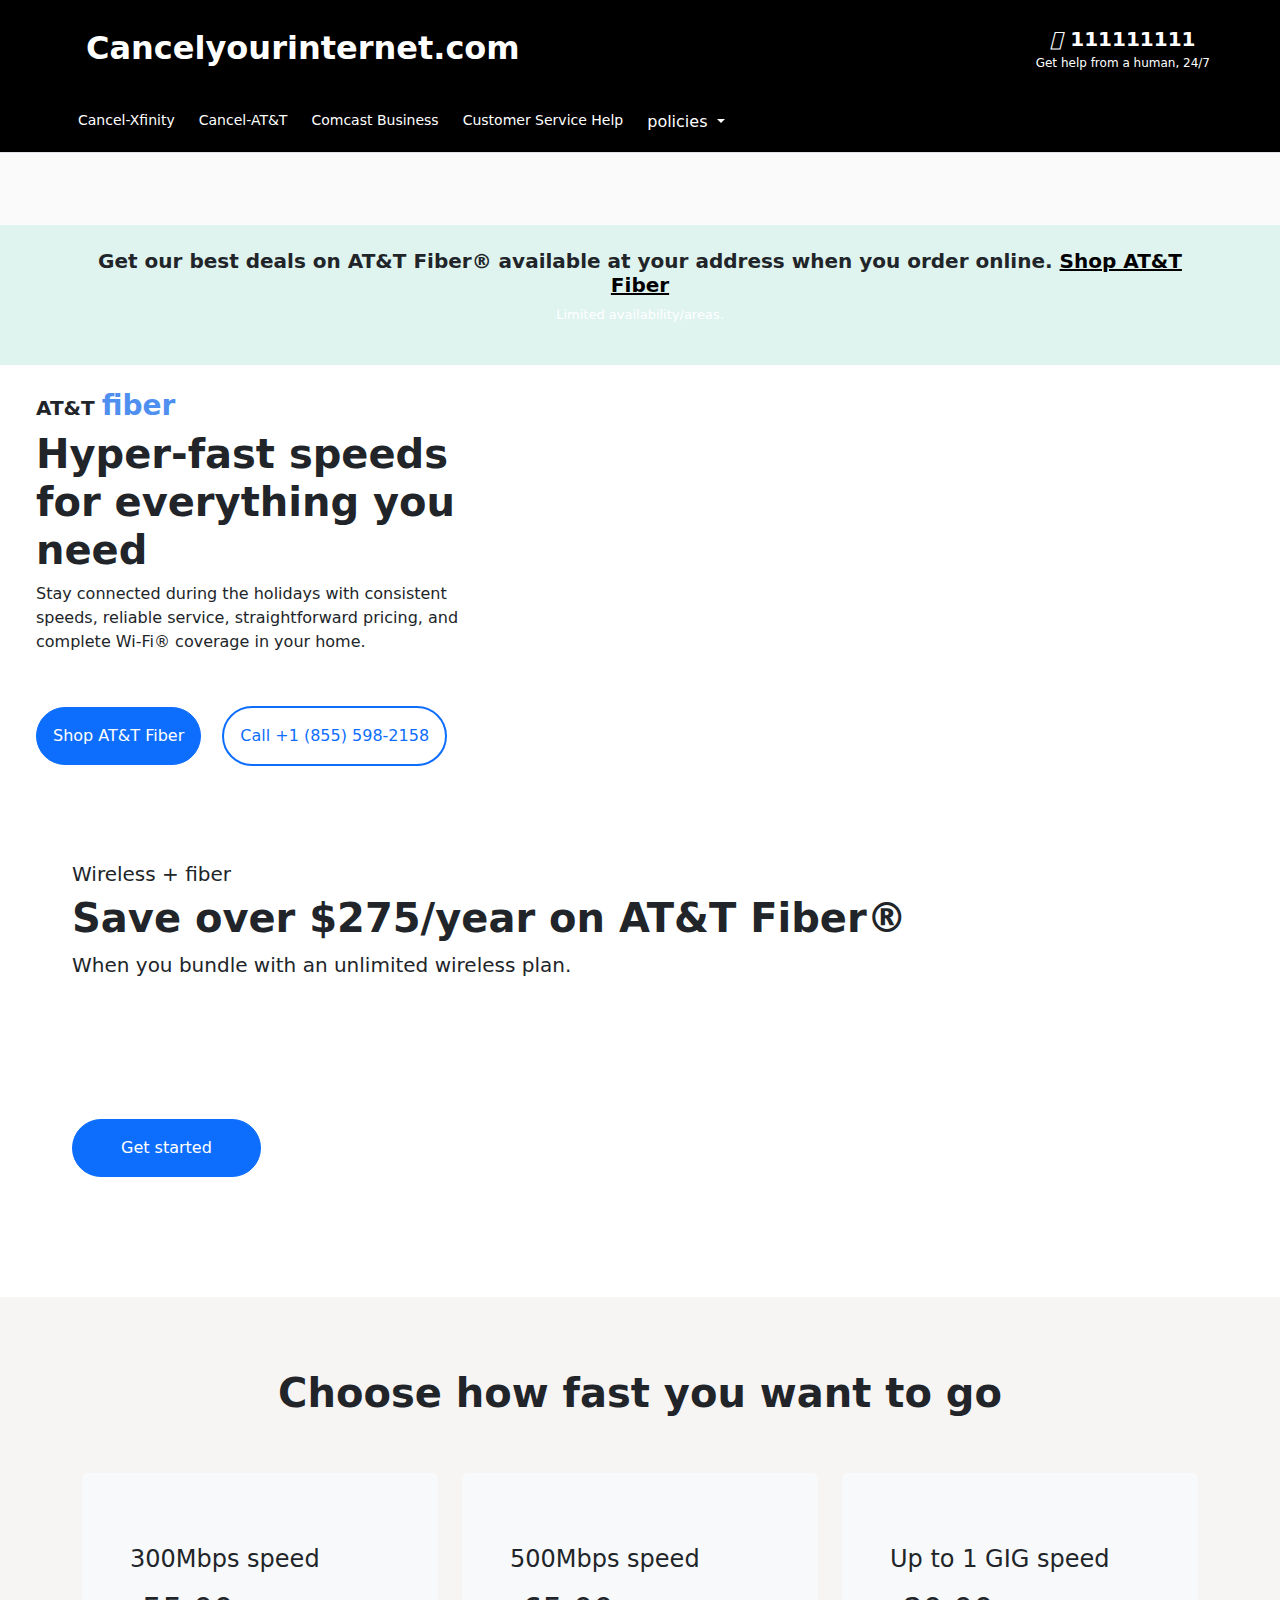
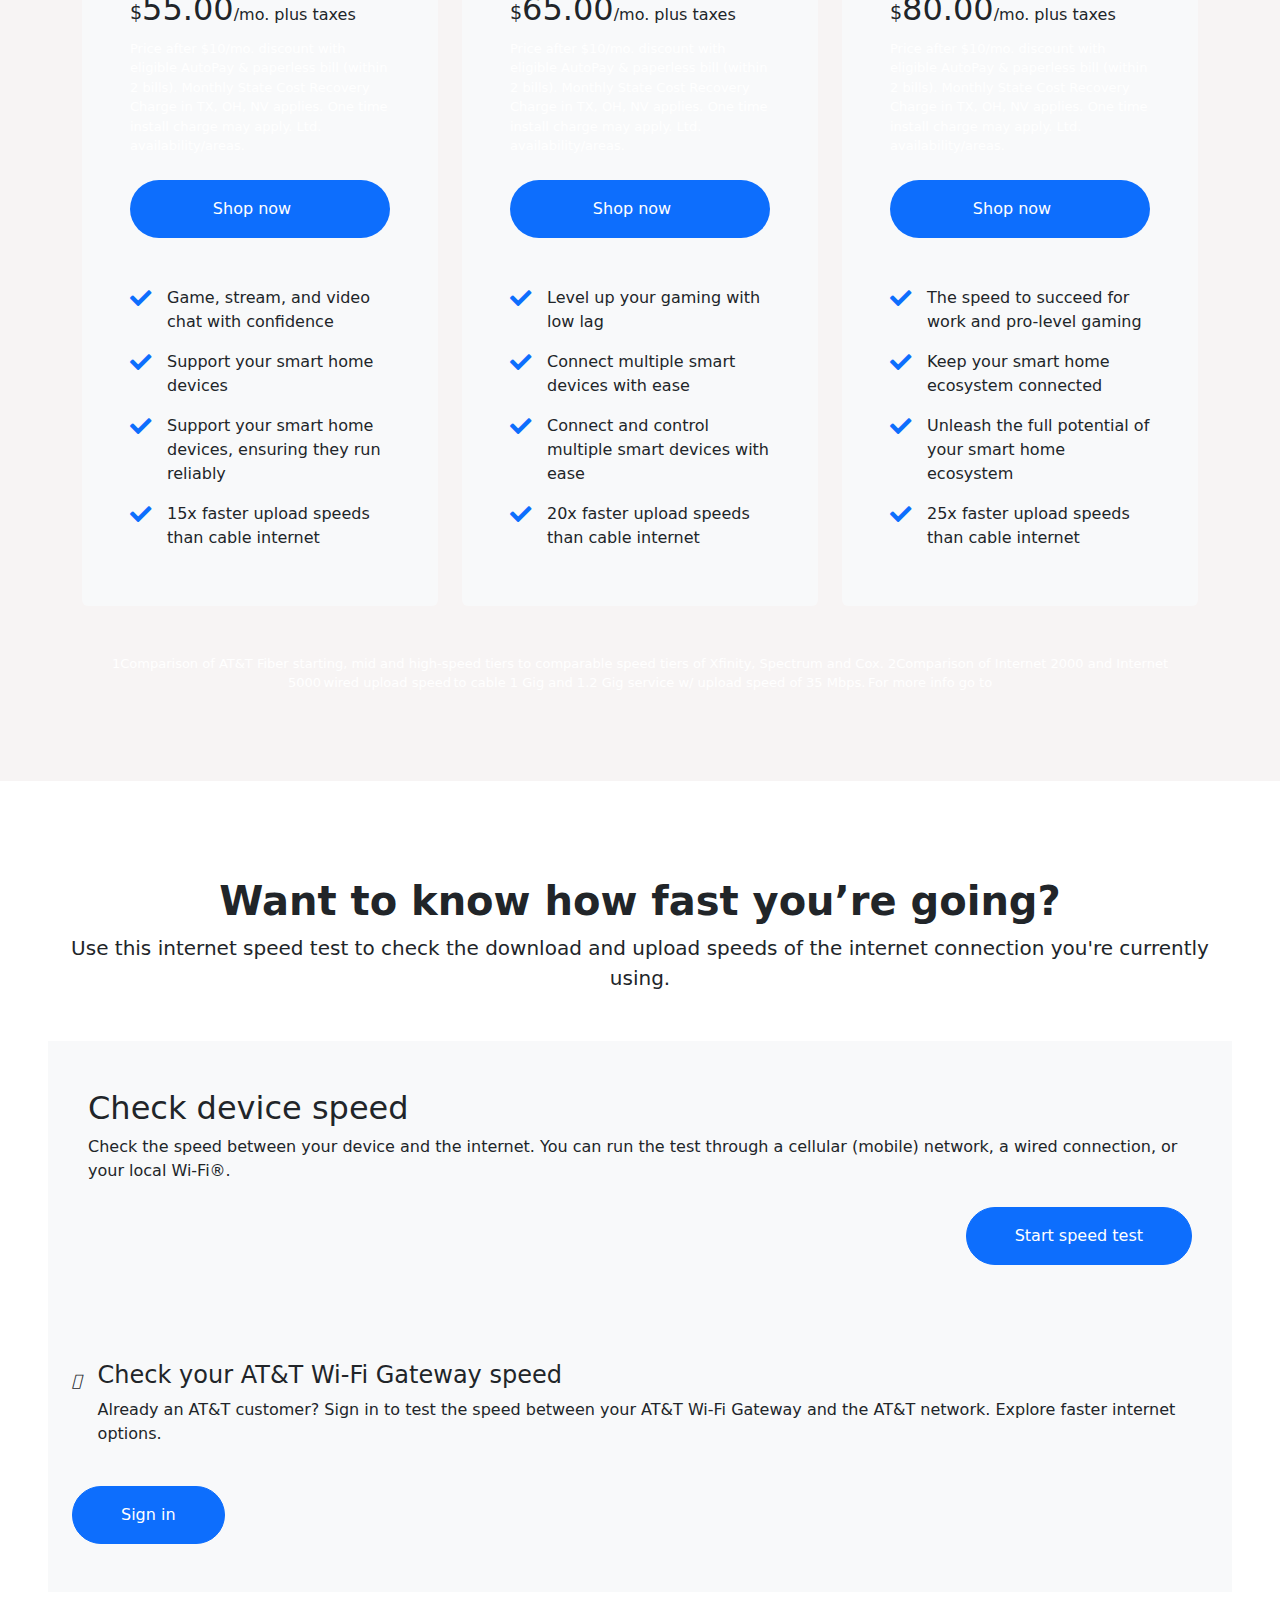
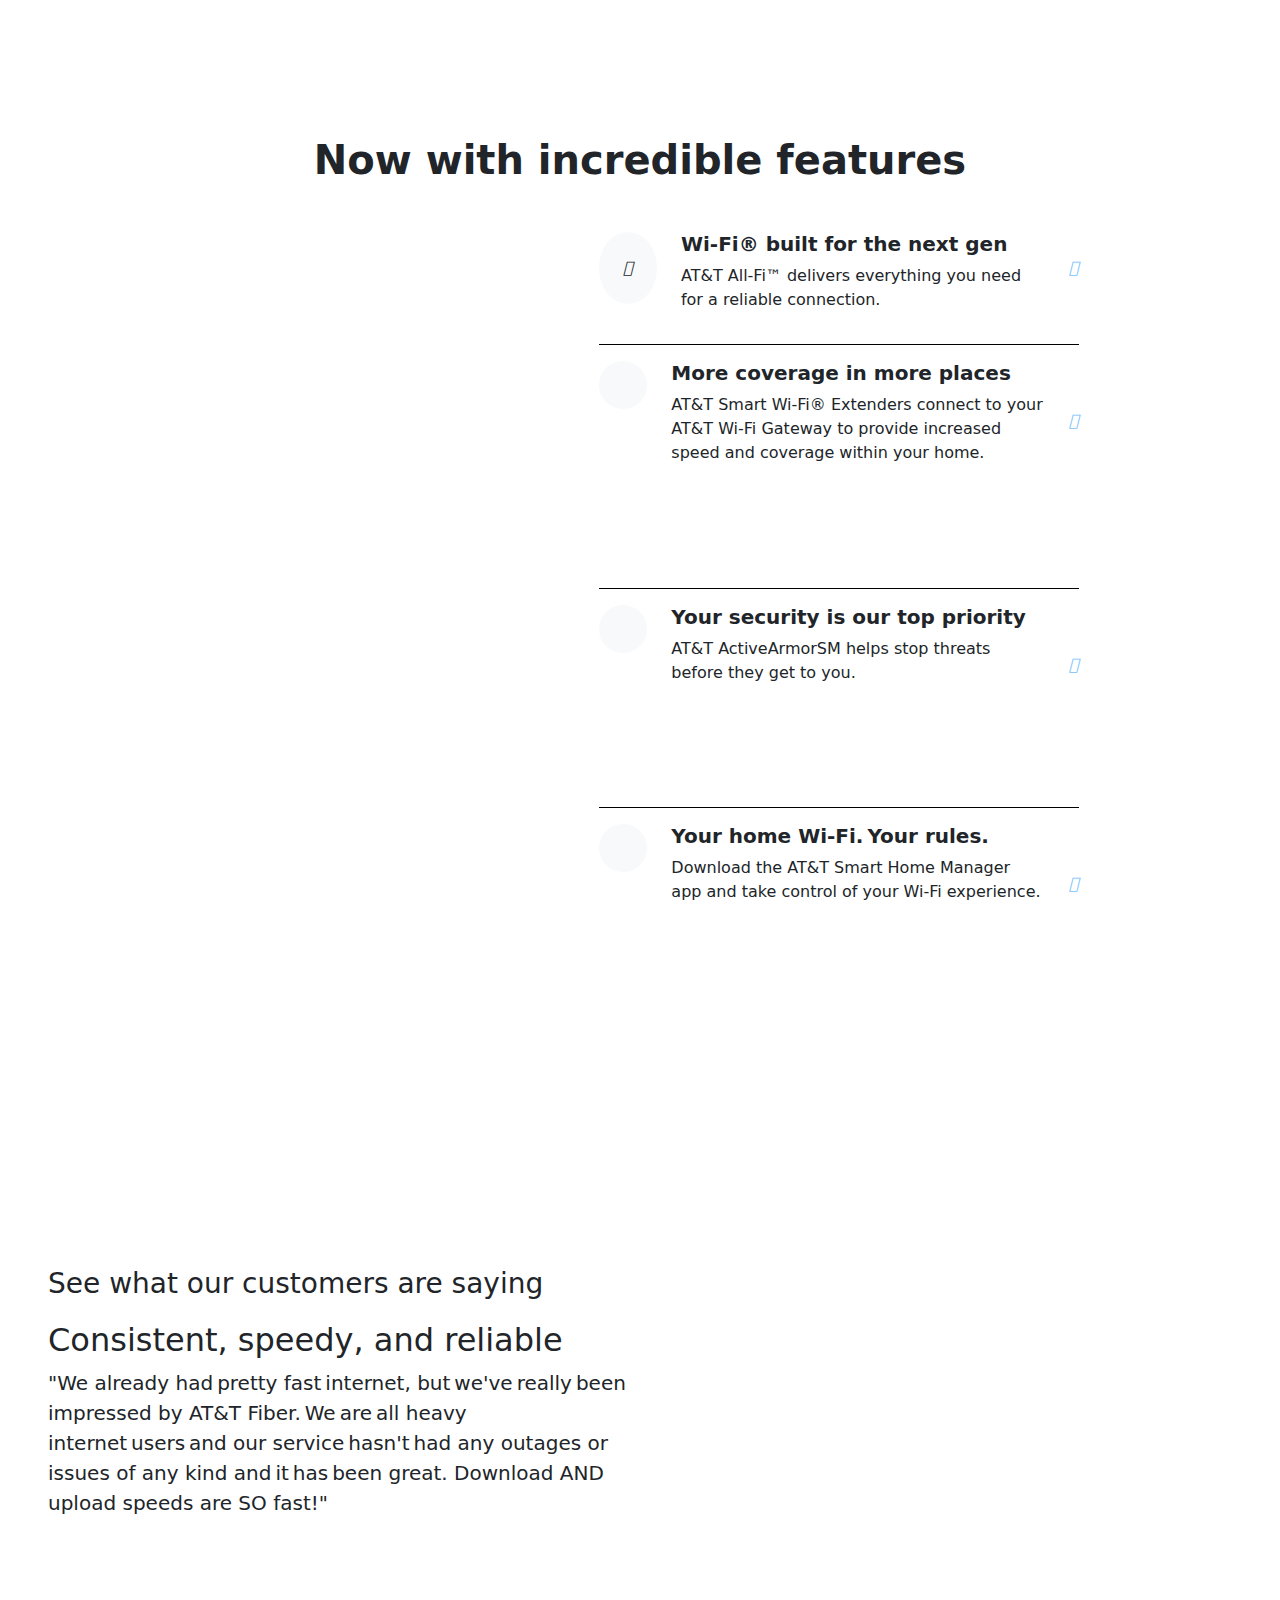
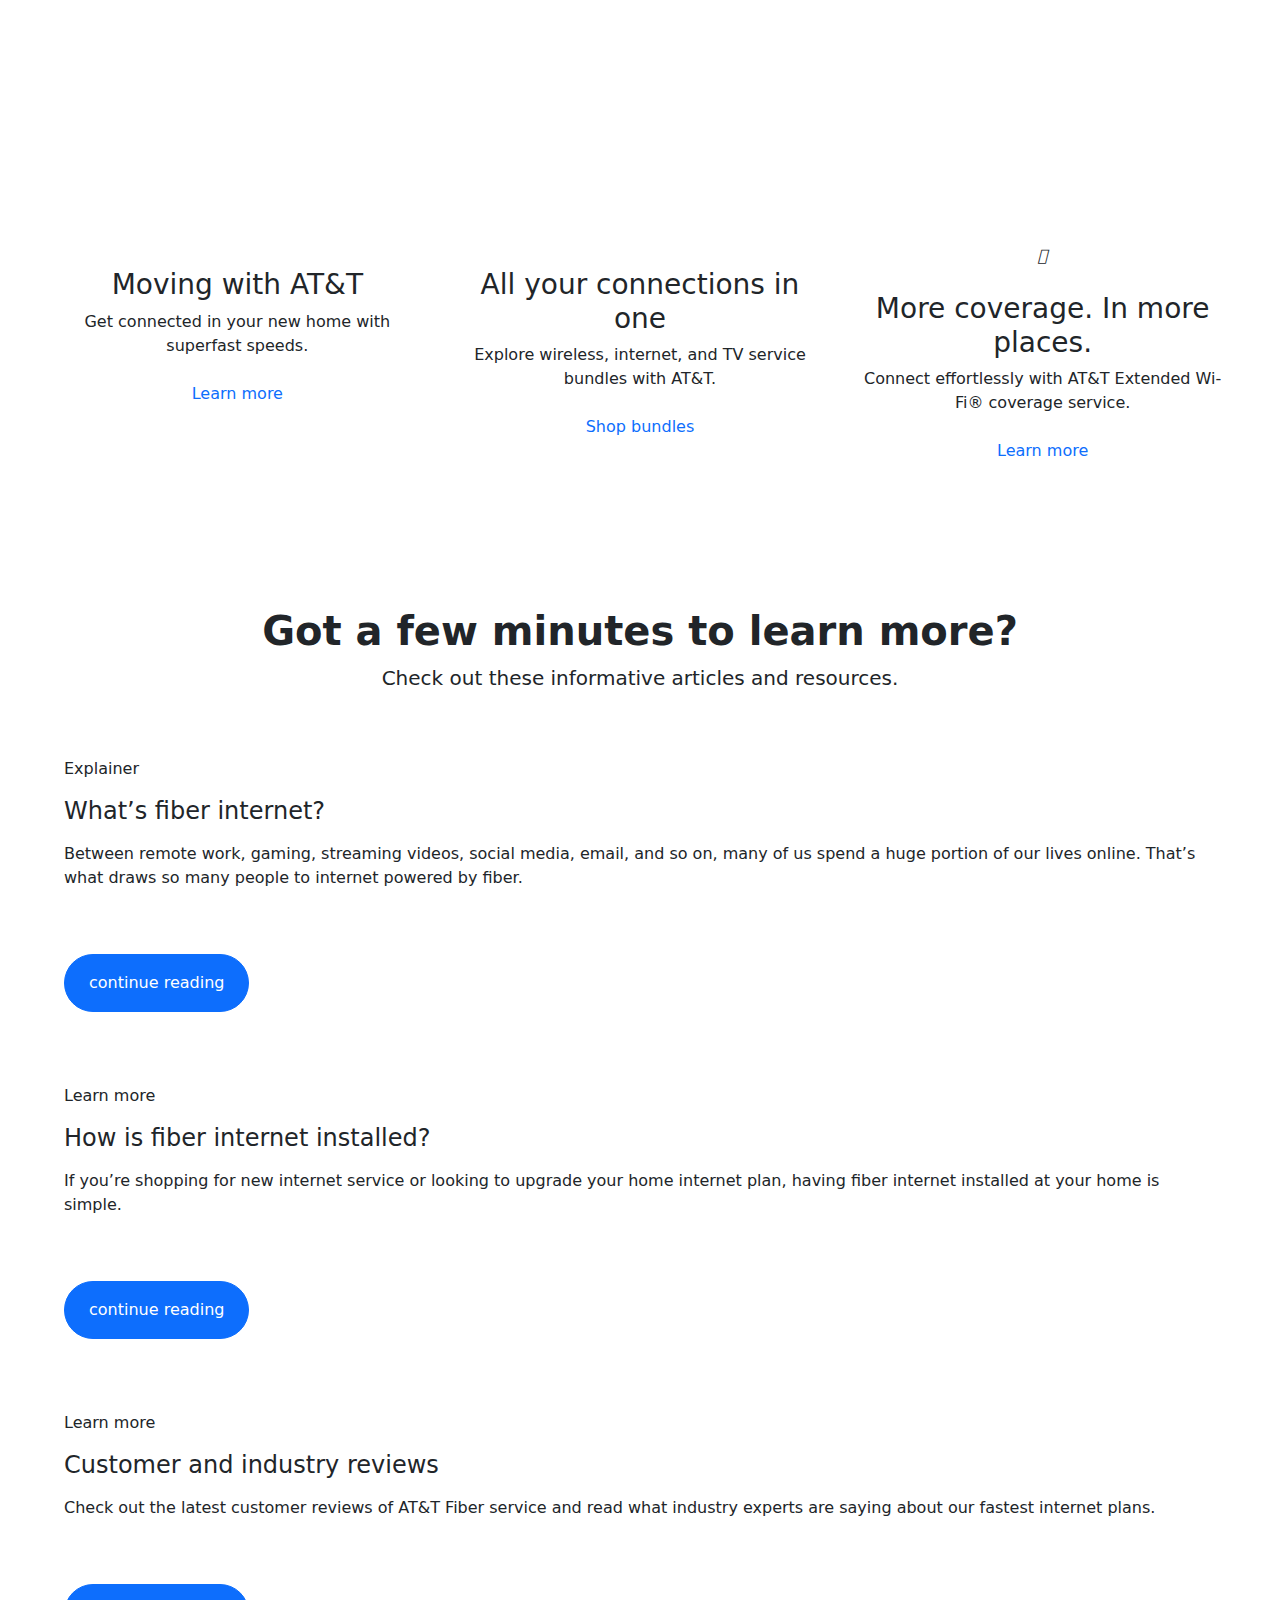
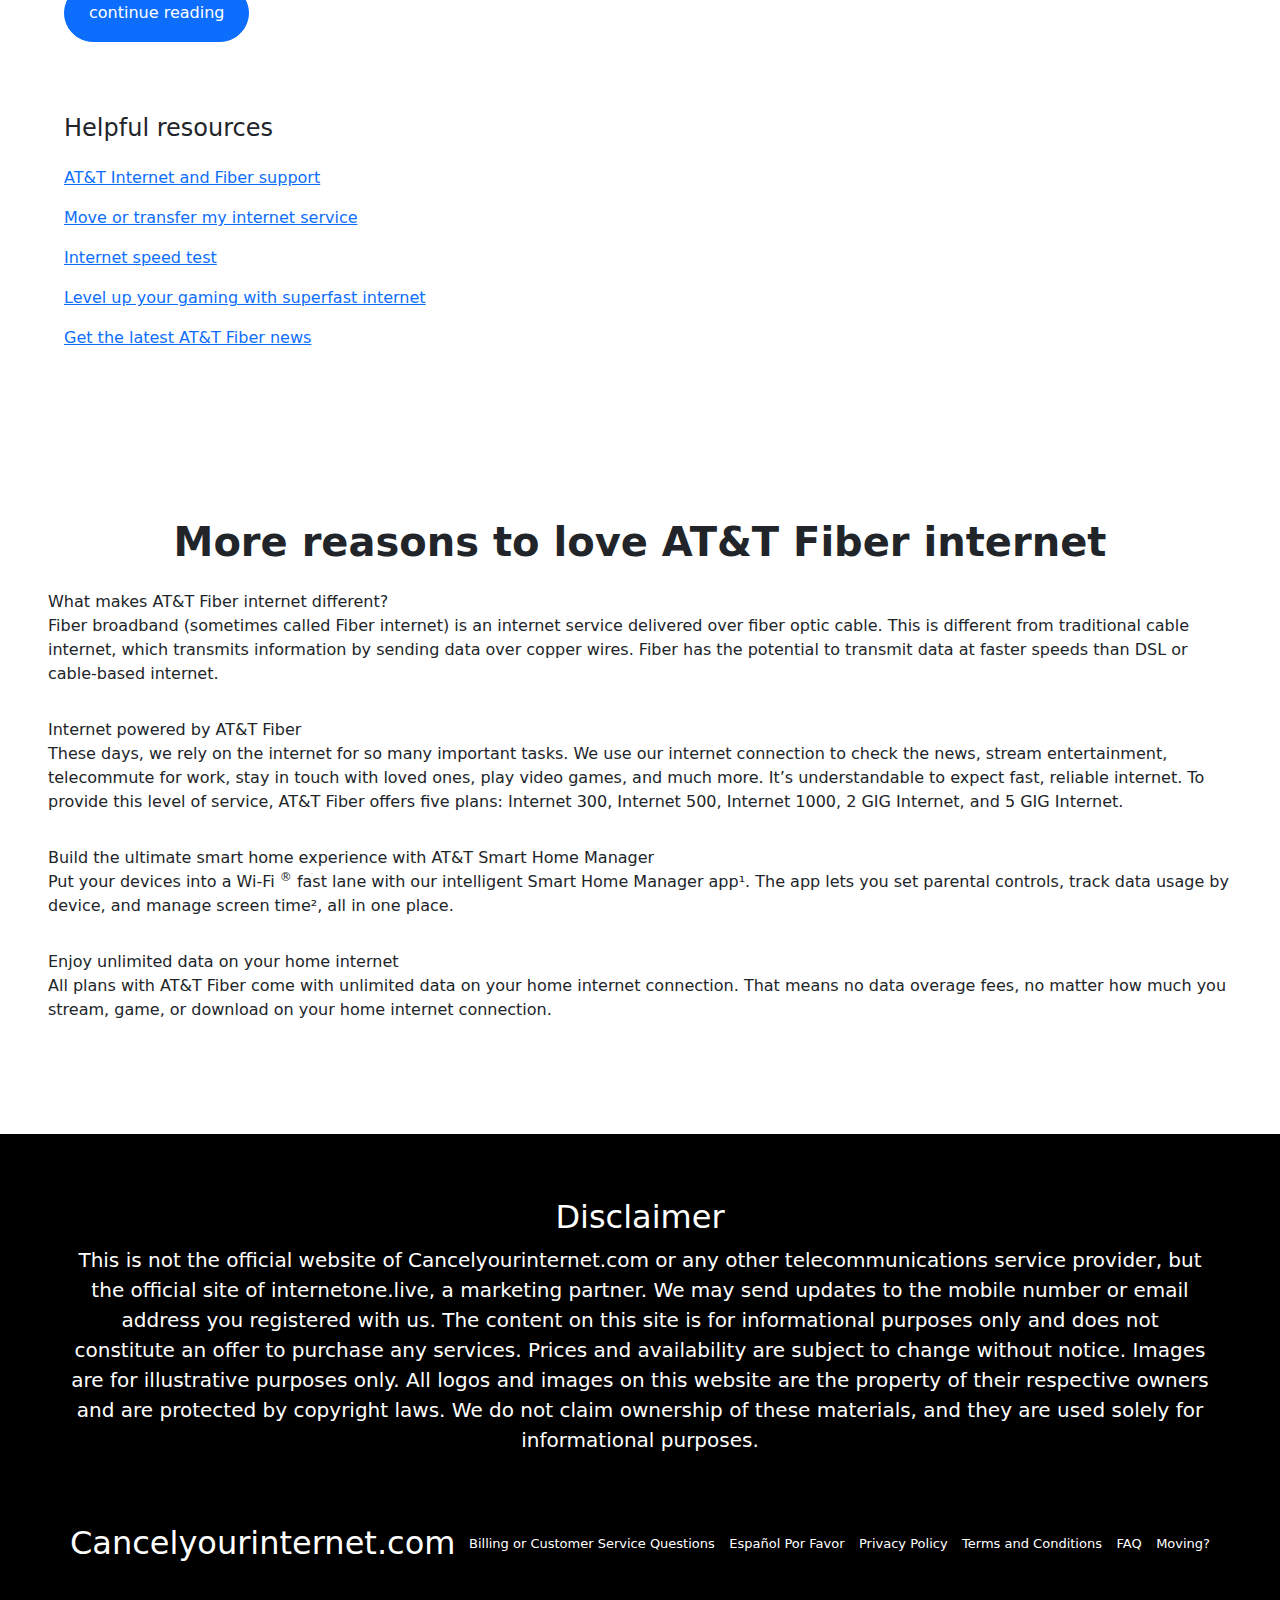
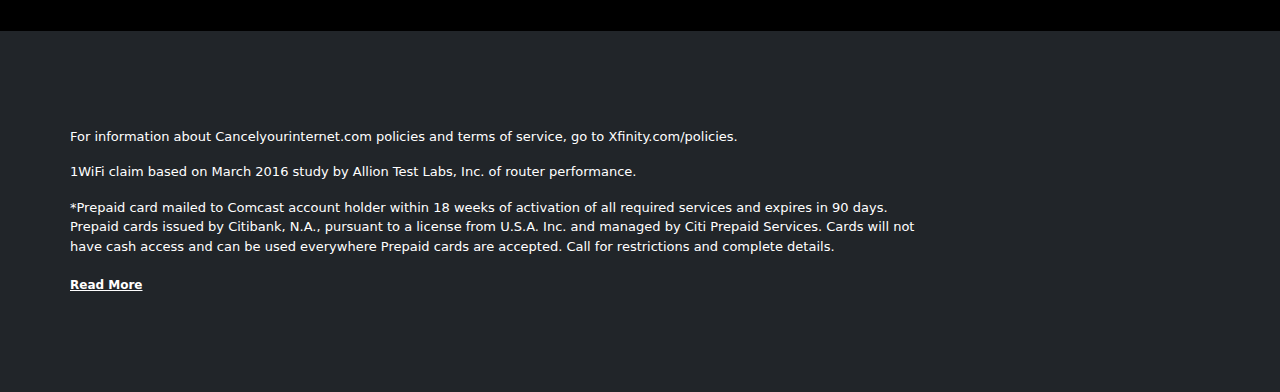
==== at&t.html @ edb3fdcb "set popop and navbar" ====
<!DOCTYPE html>
<html lang="en">

<head>
    <meta charset="utf-8">
    <title> Cancelyourinternet.com - at&t </title>
    <meta name="viewport" content="width=device-width, initial-scale=1.0" />
    
    <!-- Primary Meta Tags -->
    <meta name="title" content=" Cancelyourinternet.com - Quality Internet Providers" />
    <meta name="description" content=" Cancelyourinternet.com provides top-notch internet services, including fiber-optic, satellite, and cable internet. Discover our comprehensive solutions tailored to your connectivity needs." />
    <meta name="keywords" content="internet providers, fiber-optic internet, satellite internet, cable internet, Wi-Fi solutions, VoIP services, entertainment bundles" />
    <meta name="robots" content="index, follow" />
    <meta name="author" content="Xfinity" />

    <!-- Favicon -->
    <link href="img/favicon.png" rel="icon">

    <!-- Google Web Fonts -->
    <link rel="preconnect" href="https://fonts.googleapis.com">
    <link rel="preconnect" href="https://fonts.gstatic.com" crossorigin>
    <link href="https://fonts.googleapis.com/css2?family=Nunito:wght@400;600;700;800&family=Rubik:wght@400;500;600;700&display=swap" rel="stylesheet">

    <!-- Icon Font Stylesheet -->
    <link href="https://cdnjs.cloudflare.com/ajax/libs/font-awesome/5.10.0/css/all.min.css" rel="stylesheet">
    <link href="https://cdn.jsdelivr.net/npm/bootstrap-icons@1.4.1/font/bootstrap-icons.css" rel="stylesheet">
    <link href="https://cdn.jsdelivr.net/npm/bootstrap@5.3.3/dist/css/bootstrap.min.css" rel="stylesheet" integrity="sha384-QWTKZyjpPEjISv5WaRU9OFeRpok6YctnYmDr5pNlyT2bRjXh0JMhjY6hW+ALEwIH" crossorigin="anonymous">
    <link rel="stylesheet" href="https://cdnjs.cloudflare.com/ajax/libs/font-awesome/6.6.0/css/all.min.css" integrity="sha512-Kc323vGBEqzTmouAECnVceyQqyqdsSiqLQISBL29aUW4U/M7pSPA/gEUZQqv1cwx4OnYxTxve5UMg5GT6L4JJg==" crossorigin="anonymous" referrerpolicy="no-referrer" />
    <!-- Libraries Stylesheet -->
    <link href="lib/owlcarousel/assets/owl.carousel.min.css" rel="stylesheet">
    <link href="lib/animate/animate.min.css" rel="stylesheet">
    <link rel="stylesheet" href="style.css">
    <link rel="stylesheet" href="at&t.css">


    <!-- Customized Bootstrap Stylesheet -->

	<!-- Modernizer js -->
	<script src="js/vendor/modernizr-3.5.0.min.js"></script>
</head>

<body >
    <section class="banner">
      
          <!-- <div class="overlay"> -->
            <div class="popup">
              <div class="popupHeader" style="background-color: black;">
                <div><a href="tel:222222222" class="text-white fw-bold fs-2 text-decoration-none">222222222</a></div>
              </div>
              <div class="popupContent">
                <div class="text-center w-75 py-3"  >

                    <img
                    src="./images/at_t-logo-removebg-preview.png"
                    alt="Logo"
                    class="logo"
                    />
                </div>
                <h2 class="popupheading" style="font-size: 34px;">
                    Cancel your Internet  <br />
                    Services Now
                </h2>
                <a class="phoneNumber text-white fs-3 fw-bold text-decoration-none" href="tel:222222222"  style="background-color: black;">222222222</a>
              </div>
              <div class="popupFooter" style="background-color:  black;"><a href="tel:222222222" class="text-white fs-1 fw-bold text-decoration-none">Call Now 222222222</a></div>
            </div>
          <!-- </div> -->
        
      </section>
  
   <!-- nav one  -->
    <nav class="navbar navbar-expand-lg navbar-light     " style="background-color: black;" >
        <div class="container-lg d-flex container-fluid align-items-center px-lg-0 px-md-5 px-3 ">
             <button class="navbar-toggler border-white bg-white" type="button" data-bs-toggle="collapse" data-bs-target="#navbarSupportedContent" aria-controls="navbarSupportedContent" aria-expanded="false" aria-label="Toggle navigation">
            <span class="navbar-toggler-icon"></span>
          </button>
          <a class="navbar-brand   ms-3 logo1 text-white fs-2 fw-bold" href="#"  >Cancelyourinternet.com</a>
          <div class="collapse navbar-collapse" id="navbarSupportedContent">
              <ul class="navbar-nav gap-2 d-lg-none d-block" style="margin-top: -20px; " >
                <li class="nav-item mt-lg-0 mt-2">
                  <a class="nav-link text-white active" style="font-size: 14px;"  aria-current="page" href="index.html"> Cancel-Xfinity </a>
                </li>
              
                <li class="nav-item mt-lg-0 mt-2">
                  <a class="nav-link text-white active" style="font-size: 14px;"  aria-current="page" href="at&t.html">Cancel-AT&T </a>
                </li>
                <li class="nav-item mt-lg-0 mt-2">
                  <a class="nav-link text-white active" style="font-size: 14px;"  aria-current="page" href="#">Comcast Business</a>
                </li>
                <li class="nav-item mt-lg-0 mt-2">
                  <a class="nav-link text-white active" style="font-size: 14px;"  aria-current="page" href="#"> Customer Service Help</a>
                </li>
              
                <li class="nav-item dropdown">
                  <a class="nav-link dropdown-toggle text-white" href="#" id="navbarDropdown" role="button" data-bs-toggle="dropdown" aria-expanded="false">
                    policies
                  </a>
                  <ul class="dropdown-menu" aria-labelledby="navbarDropdown">
                    <li><a class="dropdown-item" href="privacypolicy.html">Privacy Policy</a></li>
                    <li><a class="dropdown-item" href="tremscondition.html">Trems&condition</a></li>
                    <li><a class="dropdown-item" href="disclaimer.html">Disclaimer</a></li>
                  </ul>
                </li>
              </ul> 
          </div>
          <div class="ms-auto mt-lg-3 text-center d-lg-block d-none">
            <a href="" class="link"><i class="fa-solid fa-phone me-2" style="color: #ffffff;"></i>111111111</a>
            <p style="font-size: 12px;" class="text-white">Get help from a human, 24/7                </p>
          </div>
          <div class="d-lg-none d-block">
            <a href="" class="link"><i class="fa-solid fa-phone me-2" style="color: #ffffff;"></i>Call</a>
          </div>
        </div>
      </nav>
      <!-- nav one  -->
      <!-- nav two  -->
        <nav class="navbar navbar-expand-lg navbar-light d-lg-block d-none pt-4 " style="background-color: black;" >
          <div class="container-lg container-fluid px-lg-0 px-md-5 px-3 ">
           
            <div class="collapse navbar-collapse " id="navbarSupportedContent">
              <ul class="navbar-nav gap-2  " style="margin-top: -20px; " >
                <li class="nav-item mt-lg-0 mt-2">
                    <a class="nav-link text-white active" style="font-size: 14px;"  aria-current="page" href="index.html"> Cancel-Xfinity </a>
                  </li>
                
                <li class="nav-item mt-lg-0 mt-2">
                  <a class="nav-link text-white active" style="font-size: 14px;"  aria-current="page" href="at&t.html">Cancel-AT&T </a>
                </li>
                  <li class="nav-item mt-lg-0 mt-2">
                    <a class="nav-link text-white active" style="font-size: 14px;"  aria-current="page" href="#">Comcast Business</a>
                  </li>
                  <li class="nav-item mt-lg-0 mt-2">
                    <a class="nav-link text-white active" style="font-size: 14px;"  aria-current="page" href="#"> Customer Service Help</a>
                  </li>
                
                  <li class="nav-item dropdown">
                    <a class="nav-link dropdown-toggle text-white" href="#" id="navbarDropdown" role="button" data-bs-toggle="dropdown" aria-expanded="false">
                      policies
                    </a>
                    <ul class="dropdown-menu" aria-labelledby="navbarDropdown">
                      <li><a class="dropdown-item" href="privacypolicy.html">Privacy Policy</a></li>
                      <li><a class="dropdown-item" href="tremscondition.html">Trems&condition</a></li>
                      <li><a class="dropdown-item" href="disclaimer.html">Disclaimer</a></li>
                    </ul>
                  </li>
                
              
               
              </ul> 
            </div>
          <div class="">
              <img src="./images/powered-by-updater.png" alt="">
          </div> 
  
          </div>
    
        </nav>
      <!-- nav two  -->
  

 <!-- head-2 start  -->
 <div class="container-fluid py-4 px-4 border-top " style="background-color: #fafafa;" >
   
          <div ><img src="./images/at_t-logo-removebg-preview.png" alt="" style="width: 16%;" ></div>
        
    
        </div>
        <!-- head-2 end -->
    <!-- head-2 start  -->
    <!-- <div class="container-fluid py-4 px-4 border-top " style="background-color: #fafafa;">

      <div><img src="./img/att_logo.jpg" alt="" class="img-fluid" width="180px"></div>


    </div> -->
    <!-- head-2 end -->

    <!-- at&t sec start  -->
    <div class="container-fluid py-4 " style="background-color: #d7f1ebcb;">
      <div class="container text-center">
        <h5 class="fw-bold">Get our best deals on AT&T Fiber® available at your address when you order online. <a
            href="" class="text-black" style="color: black; text-decoration: underline; ">Shop AT&T Fiber</a></h5>
        <p class="p1">Limited availability/areas.</p>
      </div>

    </div>
    <!-- at&t sec end -->

    <!-- hero sec start  -->
    <div class="container-fluid bg-white">
      <div class="att   ">
        <div class="bg-body col-xl-5 col-7 p-4 d-lg-block d-none " style="border-radius: 10px;">
          <div>
            <h5 class="fw-semibold">AT&T <span style="color: rgb(79, 143, 240);  " class="fw-bold fs-3">fiber</span>
            </h5>
          </div>
          <h1 class="h-1 fw-bold">Hyper-fast speeds for everything you need</h1>
          <p class="pe-3">Stay connected during the holidays with consistent speeds, reliable service, straightforward
            pricing, and complete Wi-Fi® coverage in your home. </p>
          <p class="p1">Limited availability/areas.</p>
          <a style="border-radius: 50px;" href="tel:+18556109401"
            class="btn btn-primary py-md-3 px-md-3 me-3 animated slideInLeft">Shop AT&T Fiber</a>
          <a style="border-radius: 50px; border: 2px solid ;" href="./contact.html"
            class="btn  btn-outline-primary py-md-3 px-md-3 animated slideInRight border-primary">Call +1 (855)
            598-2158</a>
        </div>


      </div>

      <div class=" mt-3 col-xl-5 col-12 py-md-4 py-0 d-lg-none d-block" style="border-radius: 10px;">
        <div>
          <h5 class="fw-semibold">AT&T <span style="color: rgb(79, 143, 240);  " class="fw-bold fs-3">fiber</span></h5>
        </div>
        <h1 class="h-1 fw-bold">Hyper-fast speeds for everything you need</h1>
        <p class="pe-3">Stay connected during the holidays with consistent speeds, reliable service, straightforward
          pricing, and complete Wi-Fi® coverage in your home. </p>
        <p class="p1">Limited availability/areas.</p>
        <a style="border-radius: 50px;" href="tel:+18556109401"
          class="btn btn-primary py-md-3 px-md-3 me-3 animated slideInLeft">Shop AT&T Fiber</a>
        <a style="border-radius: 50px; border: 2px solid ;" href="./contact.html"
          class="btn  btn-outline-primary py-md-3 px-md-3 animated slideInRight border-primary">Call +1 (855)
          598-2158</a>
      </div>

    </div>
    <!-- hero sec end -->

   
    <!-- hero sec2 start  -->

    <div class="container-fluid bg--white py-5 px-sm-5 px-3">
      <div class="atnt-1">
        <div class="atnt-2  py-4 px-4 pb-5">
          <div class="col-12 pb-4">

            <h5 class="fw-light">Wireless + fiber</h5>
            <h1 class="fw-semibold">Save over $275/year on AT&T Fiber®</h1>
            <p class="fs-5 fw-lighter">When you bundle with an unlimited wireless plan.</p>
            <p class="p1 fw-bold">AT&T Wireless:  AT&T may temporarily slow data speeds if the network is busy.</p>
            <r class="p1">Savings based on 20% discount on internet w/ eligible wireless and $10/mo.<br> discount with
              eligible AutoPay & paperless bill (start within 2 bills).<br>  Limited availability/areas.</p>
            <a style="border-radius: 50px;" href="tel:+18556109401"
              class="btn btn-primary py-md-3 px-md-5 me-3 animated slideInLeft">Get started</a>
          </div>
        </div>
      </div>

    </div>
    <!-- hero sec2 end -->

    <!-- price sec start  -->
    <div class="container-fluid py-5 " style="background-color: rgb(247, 244, 244);">
      <div class="container py-4">
        <h1 class="fw-bold h-1 text-center">
          Choose how fast you want to go
        </h1>
        <div class="row py-5">
          <div class="col-lg-4 col-md-6 col-12">
            <div class=" wow slideInUp " data-wow-delay="0.3s">
              <div class="bg-light rounded py-5">
                <div class=" pt-4 px-5 mb-3">
                  <h4 class="mb-1">300Mbps speed</h4>
                </div>
                <div class="px-5  pt-0">
                  <h2 class=" mb-1">
                    <small class="align-top" style="font-size: 19px; line-height: 45px">$</small>55.00<small
                      class="align-bottom" style="font-size: 16px; line-height: 40px">/mo. plus taxes</small>
                  </h2>
                  <p class="p1 p-0 m-0">Price after $10/mo. discount with eligible AutoPay & paperless bill (within 2
                    bills). Monthly State Cost Recovery Charge in TX, OH, NV applies. One time install charge may apply.
                    Ltd. availability/areas.</p>
                  <div class="bg-primary text-center mt-4 mb-5" style="border-radius: 50px;">

                    <a style="border-radius: 50px;" href="tel:+18556109401"
                      class="btn text-white py-md-3 px-md-5 me-3 animated slideInLeft">Shop now</a>
                  </div>
                  <div class="d-flex justify-content-between mb-3">
                    <i class="fa fa-check text-primary fa-lg me-3 pt-1"></i>
                    <span>Game, stream, and video chat with confidence</span>
                  </div>
                  <div class="d-flex justify-content-between mb-3">
                    <i class="fa fa-check text-primary fa-lg me-3  pt-1"></i>
                    <span>Support your smart home devices</span>
                  </div>
                  <div class="d-flex justify-content-between mb-3">
                    <i class="fa fa-check text-primary fa-lg me-3 pt-1"></i>
                    <span>Support your smart home devices, ensuring they run reliably</span>
                  </div>
                  <div class="d-flex justify-content-between mb-2">
                    <i class="fa fa-check text-primary fa-lg me-3 pt-1"></i>
                    <span>15x faster upload speeds than cable internet</span>
                  </div>
                </div>
              </div>
            </div>

          </div>

          <div class="col-lg-4 col-md-6 col-12 mt-md-0 mt-5">
            <div class=" wow slideInUp " data-wow-delay="0.3s">
              <div class="bg-light rounded py-5">
                <div class=" pt-4 px-5 mb-3">
                  <h4 class="mb-1">500Mbps speed</h4>
                </div>
                <div class="px-5  pt-0">
                  <h2 class=" mb-1">
                    <small class="align-top" style="font-size: 19px; line-height: 45px">$</small>65.00<small
                      class="align-bottom" style="font-size: 16px; line-height: 40px">/mo. plus taxes</small>
                  </h2>
                  <p class="p1 p-0 m-0">Price after $10/mo. discount with eligible AutoPay & paperless bill (within 2
                    bills). Monthly State Cost Recovery Charge in TX, OH, NV applies. One time install charge may apply.
                    Ltd. availability/areas.</p>
                  <div class="bg-primary text-center mt-4 mb-5" style="border-radius: 50px;">

                    <a style="border-radius: 50px;" href="tel:+18556109401"
                      class="btn text-white py-md-3 px-md-5 me-3 animated slideInLeft">Shop now</a>
                  </div>
                  <div class="d-flex justify-content-between mb-3">
                    <i class="fa fa-check text-primary fa-lg me-3 pt-1"></i>
                    <span>Level up your gaming with low lag</span>
                  </div>
                  <div class="d-flex justify-content-between mb-3">
                    <i class="fa fa-check text-primary fa-lg me-3  pt-1"></i>
                    <span>Connect multiple smart devices with ease</span>
                  </div>
                  <div class="d-flex justify-content-between mb-3">
                    <i class="fa fa-check text-primary fa-lg me-3 pt-1"></i>
                    <span>Connect and control multiple smart devices with ease</span>
                  </div>
                  <div class="d-flex justify-content-between mb-2">
                    <i class="fa fa-check text-primary fa-lg me-3 pt-1"></i>
                    <span>20x faster upload speeds than cable internet</span>
                  </div>
                </div>
              </div>
            </div>

          </div>

          <div class="col-lg-4 col-md-6 col-12 mt-lg-0 mt-5">
            <div class=" wow slideInUp " data-wow-delay="0.3s">
              <div class="bg-light rounded py-5">
                <div class=" pt-4 px-5 mb-3">
                  <h4 class="mb-1">Up to 1 GIG speed
                  </h4>
                </div>
                <div class="px-5  pt-0">
                  <h2 class=" mb-1">
                    <small class="align-top" style="font-size: 19px; line-height: 45px">$</small>80.00<small
                      class="align-bottom" style="font-size: 16px; line-height: 40px">/mo. plus taxes</small>
                  </h2>
                  <p class="p1 p-0 m-0">Price after $10/mo. discount with eligible AutoPay & paperless bill (within 2
                    bills). Monthly State Cost Recovery Charge in TX, OH, NV applies. One time install charge may apply.
                    Ltd. availability/areas.</p>
                  <div class="bg-primary text-center mt-4 mb-5" style="border-radius: 50px;">

                    <a style="border-radius: 50px;" href="tel:+18556109401"
                      class="btn text-white py-md-3 px-md-5 me-3 animated slideInLeft">Shop now</a>
                  </div>
                  <div class="d-flex justify-content-between mb-3">
                    <i class="fa fa-check text-primary fa-lg me-3 pt-1"></i>
                    <span>The speed to succeed for work and pro-level gaming</span>
                  </div>
                  <div class="d-flex justify-content-between mb-3">
                    <i class="fa fa-check text-primary fa-lg me-3  pt-1"></i>
                    <span>Keep your smart home ecosystem connected</span>
                  </div>
                  <div class="d-flex justify-content-between mb-3">
                    <i class="fa fa-check text-primary fa-lg me-3 pt-1"></i>
                    <span>Unleash the full potential of your smart home ecosystem</span>
                  </div>
                  <div class="d-flex justify-content-between mb-2">
                    <i class="fa fa-check text-primary fa-lg me-3 pt-1"></i>
                    <span>25x faster upload speeds than cable internet</span>
                  </div>
                </div>
              </div>
            </div>

          </div>

        </div>

        <p class="p1 text-center">1Comparison of AT&T Fiber starting, mid and high-speed tiers to comparable speed tiers
          of Xfinity, Spectrum and Cox. 2Comparison of Internet 2000 and Internet 5000 wired upload speed to cable 1 Gig
          and 1.2 Gig service w/ upload speed of 35 Mbps. For more info go to</p>

      </div>
    </div>
    <!-- price sec end  -->

    <!-- center sec start  -->
    <div class="container-fluid px-sm-5 px-3 py-5 my-5 bg--white">
      <h1 class="fw-bold h-1 text-center">Want to know how fast you’re going?</h1>
      <p class="fs-5 text-center">Use this internet speed test to check the download and upload speeds of the internet
        connection you're currently using.</p>
      <div class="atnt-4 mt-5">
        <div class="atnt-5 bg-light py-5 px-4">
          <div class="d-flex align-items-start gap-3 mb-2 ">
            <div class="mt-2"><i class="fa-solid fa-2xl  fa-gauge-simple-high"></i></div>
            <div>
              <h2>Check device speed</h2>
              <p>Check the speed between your device and the internet. You can run the test through a cellular (mobile)
                network, a wired connection, or your local Wi-Fi®.</p>
            </div>
          </div>
          <div class="text-end">
            <a style="border-radius: 50px;" href="tel:+18556109401"
              class="btn btn-primary  py-md-3 px-md-5 me-3 animated slideInLeft">Start speed test</a>
          </div>


        </div>
        <div class="atnt-6 bg-light py-5 px-4 mt-lg-0 mt-5">
          <div class="d-flex align-items-start gap-3 mb-4 ">
            <div class="mt-2"><i class="fa-solid fa-2xl fa-network-wired"></i></div>
            <div>
              <h4>Check your AT&T
                Wi-Fi Gateway speed</h4>
              <p>Already an AT&T customer? Sign in to test the speed between your AT&T Wi-Fi Gateway and the AT&T
                network. Explore faster internet options. </p>
            </div>
          </div>
          <div class="text-start">

            <a style="border-radius: 50px;" href="tel:+18556109401"
              class="btn btn-primary  py-md-3 px-md-5 me-3 animated slideInLeft">Sign in</a>
          </div>

        </div>

      </div>

    </div>
    <!-- center sec end -->


    <!-- feature sec start  -->
    <div class="container-fluid px-sm-5 px-3 py-5 bg--white">
      <h1 class="fw-bold h-1 text-center">Now with incredible features</h1>
      <div class="row mt-5 gap-5 align-items-start">
        <div class="col-lg-5 col-12">
          <img src="./images/at&t-4.jpg" class="img-fluid" alt="" style="border-radius: 15px;">
        </div>
        <div class="col-lg-5 col-12 mt-lg-0 mt-5">
          <div class="d-flex align-items-start">
            <div class="bg-light p-4" style="border-radius: 100%;"><i class="fa-solid fa-2xl fa-wifi"></i></div>
            <div class="px-4">
              <h5 class="fw-bold">Wi-Fi® built for the next gen </h5>
              <p class="fs-6">AT&T All-Fi™ delivers everything you need for a reliable connection.</p>
            </div>
            <div class="mt-4">
              <i class="fa-solid fa-arrow-right" style="color: #74C0FC;"></i>
            </div>
          </div>

          <div class="d-flex align-items-start mt-3 py-3" style=" border-top:1px solid black;">
            <div class="bg-light p-4" style="border-radius: 100%;"><i class="fa-solid fa-2xl fa-house"></i></div>
            <div class="px-4">
              <h5 class="fw-bold">More coverage in more places </h5>
              <p class="fs-6">AT&T Smart Wi-Fi® Extenders connect to your AT&T Wi-Fi Gateway to provide increased speed
                and coverage within your home.</p>
              <p class="p1">Requires AT&T Extended Wi-Fi Coverage Service, $10/month for up to 5 extenders at the sole
                discretion of AT&T.</p>
            </div>
            <div class="mt-5">
              <i class="fa-solid fa-arrow-right" style="color: #74C0FC;"></i>
            </div>
          </div>

          <div class="d-flex align-items-start mt-3 py-3" style=" border-top:1px solid black;">
            <div class="bg-light p-4" style="border-radius: 100%;"><i class="fa-solid fa-2xl fa-shield-halved"></i>
            </div>
            <div class="px-4">
              <h5 class="fw-bold">Your security is our top priority </h5>
              <p class="fs-6">AT&T ActiveArmorSM helps stop threats before they get to you.  </p>
              <p class="p1">Guards against known threats only. Compatible gateway and Smart Home Manager app req’d.
                Security features must be enabled. </p>
            </div>
            <div class="mt-5">
              <i class="fa-solid fa-arrow-right" style="color: #74C0FC;"></i>
            </div>
          </div>

          <div class="d-flex align-items-start mt-3 py-3" style=" border-top:1px solid black;">
            <div class="bg-light p-4" style="border-radius: 100%;"><i class="fa-solid fa-2xl fa-house-signal"></i></div>
            <div class="px-4">
              <h5 class="fw-bold">Your home Wi-Fi. Your rules. </h5>
              <p class="fs-6">Download the AT&T Smart Home Manager app and take control of your Wi-Fi experience. </p>
            </div>
            <div class="mt-5">
              <i class="fa-solid fa-arrow-right" style="color: #74C0FC;"></i>
            </div>
          </div>

        </div>
      </div>

    </div>
    <!-- feature sec end -->

    <!-- speedy sec start  -->
    <div class="container-fluid feature py-5 mt-5 px-sm-5 px-3 bg--white">
      <div class="row pt-5 mt-5 justify-content-center align-items-center">
        <div class="col-lg-6 col-md-5 col-12 text-dark">
          <p class="fs-3  fw-lighter">See what our customers are saying</p>
          <h2 class="text-dark h-1">Consistent, speedy, and reliable</h2>
          <p class="fs-5">"We already had pretty fast internet, but we've really been impressed by AT&T
            Fiber. We are all heavy internet users and our service hasn't had any outages or issues of any kind
            and it has been great. Download AND upload speeds are SO fast!"</p>
          <p class="p1">SB Texas​ <br>
            Verified customer</p>
         
        </div>
        <div class="col-md-6 col-12   d-flex  justify-content-center align-items-center">
          <img src="./images/at&t-5.jpg" alt="" class="" style="border-radius: 15px; height: 500px; max-width: 100%;">
        </div>
      </div>
    </div>
    <!-- speedy sec end -->

    <!-- card sec start  -->
    <div class="container-fluid px-sm-5 px-3 py-5 my-5 bg--white ">
      <div class="row">
        <div class="col-4 text-center ">
          <div class="py-4"><i class="fa-regular fa-2xl fa-floppy-disk"></i></div>
          <h3>Moving with AT&T</h3>
          <p class="p2 mb-4">Get connected in your new home with superfast speeds.</p>
          <a href="" class="fw-medium text-decoration-none">Learn more</a>

        </div>

        <div class="col-4 text-center ">
          <div class="py-4"><i class="fa-solid fa-2xl fa-laptop-file"></i></div>
          <h3>All your connections in one</h3>
          <p class="p2 mb-4">Explore wireless, internet, and TV service bundles with AT&T.</p>
          <a href="" class="fw-medium text-decoration-none">Shop bundles</a>

        </div>

        <div class="col-4 text-center ">
          <div class="py-4"><i class="fa-solid fa-2xl fa-wifi"></i></div>
          <h3>More coverage. In more places.</h3>
          <p class="p2 mb-4">Connect effortlessly with AT&T Extended Wi-Fi® coverage service.</p>
          <a href="" class="fw-medium text-decoration-none">Learn more</a>

        </div>
      </div>

    </div>
    <!-- card sec end -->

    <!-- card sec sec start  -->
    <div class="container-fluid px-sm-5 px-3 py-5 my-5 bg--white">
      <h1 class="h-1 fw-bold text-center">Got a few minutes to learn more?</h1>
      <p class="fs-5 text-center">Check out these informative articles and resources.</p>

      <div class="mc-1">
        <div class="mc-2">
          <img src="/img/atnt-1.jpg" alt="" class="img-fluid" style="border-radius: 15px 15px 0px 0px;">
          <div class="px-3 py-4">

            <p>Explainer</p>
            <h4 class="w-75 m-0">What’s fiber internet?</h4>
            <p class="p2 mt-3">Between remote work, gaming, streaming videos, social media, email, and so on, many of us
              spend a huge portion of our lives online. That’s what draws so many people to internet powered by fiber.
            </p>
            <a style="border-radius: 50px;" href="tel:+18556109401"
              class="btn btn-primary  py-md-3 px-md-4 me-3 mt-5 animated slideInLeft">continue reading</a>
          </div>

        </div>

        <div class="mc-2 mt-md-0 mt-5">
          <img src="/img/atnt-2.webp" alt="" class="img-fluid" style="border-radius: 15px 15px 0px 0px;">
          <div class="px-3 py-4">

            <p>Learn more</p>
            <h4 class=" m-0">How is fiber internet installed?</h4>
            <p class="p2 mt-3">If you’re shopping for new internet service or looking to upgrade your home internet
              plan, having fiber internet installed at your home is simple.</p>
            <a style="border-radius: 50px;" href="tel:+18556109401"
              class="btn btn-primary  py-md-3 px-md-4 me-3 mt-5 animated slideInLeft">continue reading</a>
          </div>

        </div>

        <div class="mc-2 mt-lg-0 mt-5">
          <img src="/img/atnt-3.webp" alt="" class="img-fluid" style="border-radius: 15px 15px 0px 0px;">
          <div class="px-3 py-4">

            <p>Learn more</p>
            <h4 class=" m-0">Customer and industry reviews</h4>
            <p class="p2 mt-3">Check out the latest customer reviews of AT&T Fiber service and read what industry
              experts are saying about our fastest internet plans.</p>
            <a style="border-radius: 50px;" href="tel:+18556109401"
              class="btn btn-primary  py-md-3 px-md-4 me-3 mt-5 animated slideInLeft">continue reading</a>
          </div>

        </div>

        <div class="mc-2 mt-lg-0 mt-5">
          <img src="/img/atnt-4.jpg" alt="" class="img-fluid" style="border-radius: 15px 15px 0px 0px;">
          <div class="px-3 py-4">

            <h4 class=" m-0 mb-4">Helpful resources</h4>

            <div class="gap-5">

              <div> <a href="/">AT&T Internet and Fiber support</a></div>
              <div class="mt-3"> <a href="/">Move or transfer my internet service</a></div>
              <div class="mt-3"> <a href="/">Internet speed test</a></div>
              <div class="mt-3"> <a href="/">Level up your gaming with superfast internet</a></div>
              <div class="mt-3"><a href="/">Get the latest AT&T Fiber news</a></div>

            </div>

          </div>

        </div>

      </div>
    </div>
    <!-- card sec sec end -->

    <!-- faq sec start  -->
    <div class="container-fluid px-sm-5 px-3 py-5 my-5 bg--white ">
      <h1 class="h-1 fw-bold text-center">More reasons to love AT&T Fiber internet</h1>
      <div class="faq py-3" onclick="toggleFAQ(event)">
        <div class="faq-title">What makes AT&T Fiber internet different?</div>
        <div class="faq-content">Fiber broadband (sometimes called Fiber internet) is an internet service delivered over
          fiber optic cable. This is different from traditional cable internet, which transmits information by sending
          data over copper wires. Fiber has the potential to transmit data at faster speeds than DSL or cable-based
          internet.</div>
      </div>

      <div class="faq py-3" onclick="toggleFAQ(event)">
        <div class="faq-title">Internet powered by AT&T Fiber</div>
        <div class="faq-content">These days, we rely on the internet for so many important tasks. We use our internet
          connection to check the news, stream entertainment, telecommute for work, stay in touch with loved ones, play
          video games, and much more. It’s understandable to expect fast, reliable internet. To provide this level of
          service, AT&T Fiber offers five plans: Internet 300, Internet 500, Internet 1000, 2 GIG Internet, and 5 GIG
          Internet.</div>
      </div>

      <div class="faq py-3" onclick="toggleFAQ(event)">
        <div class="faq-title">Build the ultimate smart home experience with AT&T Smart Home Manager</div>
        <div class="faq-content"> Put your devices into a Wi-Fi <sup>®</sup> fast lane with our intelligent Smart Home
          Manager app¹. The app lets you set parental controls, track data usage by device, and manage screen time², all
          in one place.</div>
      </div>

      <div class="faq py-3" onclick="toggleFAQ(event)">
        <div class="faq-title">Enjoy unlimited data on your home internet</div>
        <div class="faq-content">All plans with AT&T Fiber come with unlimited data on your home internet connection.
          That means no data overage fees, no matter how much you stream, game, or download on your home internet
          connection.</div>
      </div>

    </div>
    <!-- faq sec end -->



    <div class="container-fluid py-3 " style="background-color: black;" >
        <div class="container-lg container-fluid px-lg-0 px-md-5 px-3 my-5  ">
          <div class="text-center pb-5">
            <h2 class="text-white">Disclaimer</h2>
            <p class="text-white fs-5 ">This is not the official website of  Cancelyourinternet.com or any other telecommunications service provider, but the official site of internetone.live, a marketing partner. We may send updates to the mobile number or email address you registered with us. The content on this site is for informational purposes only and does not constitute an offer to purchase any services. Prices and availability are subject to change without notice. Images are for illustrative purposes only. All logos and images on this website are the property of their respective owners and are protected by copyright laws. We do not claim ownership of these materials, and they are used solely for informational purposes.</p>
          </div>
            <div class="row-2 align-items-center">
            <div class="line-1 fs-2 text-white"> Cancelyourinternet.com </div>
            <div class=" line-2 d-md-flex justify-content-between    gap-2">
                <div class=" mt-lg-0 mt-3"><a href="" class="text-white text-decoration-none  " style="font-size: 13px;" >Billing or Customer Service Questions</a></div>
                <div class=" mt-lg-0 mt-3"><a href="" class="text-white text-decoration-none  " style="font-size: 13px;" >Español Por Favor</a></div>
     <div class=" mt-lg-0 mt-3"><a href="privacypolicy.html" class="text-white text-decoration-none  " style="font-size: 13px;" >Privacy Policy</a></div>
                <div class=" mt-lg-0 mt-3"><a href="tremscondition.html" class="text-white text-decoration-none  " style="font-size: 13px;" >Terms and Conditions</a></div>
                <div class=" mt-lg-0 mt-3"><a href="" class="text-white text-decoration-none  " style="font-size: 13px;" >FAQ</a></div>
                <div class=" mt-lg-0 mt-3"><a href="" class="text-white text-decoration-none  " style="font-size: 13px;" >Moving?</a></div>
            </div>
        </div>
          
        </div>
        </div>
        <div class="container-fluid py-5 bg-dark"  >
            <div class="container-lg container-fluid px-lg-0 px-md-5 px-3 my-5 ">
                <div class="row justify-content-between">
                    <div class="col-md-9">
                        <p class="p1 fw-medium">For information about  Cancelyourinternet.com policies and terms of service, go to Xfinity.com/policies.</p>
                        <p class="p1 fw-medium">1WiFi claim based on March 2016 study by Allion Test Labs, Inc. of router performance.</p>
                        <p class="p1 fw-medium">*Prepaid card mailed to Comcast account holder within 18 weeks of activation of all required services and expires in 90 days. Prepaid cards issued by Citibank, N.A., pursuant to a license from U.S.A. Inc. and managed by Citi Prepaid Services. Cards will not have cash access and can be used everywhere Prepaid cards are accepted. Call for restrictions and complete details.</p>
                        <a href="" class="text-white fw-bold" style="font-size: 12px;"  >Read More</a>
                    </div>
                    <div class="col-2 mt-md-0 mt-4"><img src="./images/powered-by-updater.png" alt=""></div>
    
                </div>
            </div>
        </div>
        

   

  <!-- JavaScript Libraries -->
  <script src="https://code.jquery.com/jquery-3.4.1.min.js"></script>
  <script src="https://cdn.jsdelivr.net/npm/bootstrap@5.0.0/dist/js/bootstrap.bundle.min.js"></script>
  <script src="lib/wow/wow.min.js"></script>
  <script src="lib/easing/easing.min.js"></script>
  <script src="lib/waypoints/waypoints.min.js"></script>
  <script src="lib/counterup/counterup.min.js"></script>
  <script src="lib/owlcarousel/owl.carousel.min.js"></script>

  <!-- Template Javascript -->
  <script src="js/main.js"></script>
</body>

</html>
---- style.css ----
.link{
    color: white;
    font-size: 20px;
    font-weight: bold;
    text-decoration: none;
}
.link:hover{
    color: white;
    font-size: 20px;
    font-weight: bold;
    text-decoration: underline;
}
.link1{
    color: black;;
    font-size: 18px;
    font-weight: bold;
    text-decoration: none;
}
.link1:hover{
    color: black;;
    font-size: 18px;
    font-weight: bold;
    text-decoration: underline;
}
.main{
    background-image: url(./images/internet-background.jpg);
    background-repeat: no-repeat;
    background-size: cover;
    background-position: right;
}
.heading{
    font-size: 50px;
}
.button{
    background-color: white;
    border-radius: 50px;
    border: 2px solid rgb(127, 65, 243);
    color: rgb(127, 65, 243);

}
.button:hover{
    background-color: rgb(127, 65, 243) ;
    border-radius: 50px;
    border: 2px solid rgb(127, 65, 243);
    color: white;

}
.button2{
    background-color: white;
    border-radius: 50px;
    border: 2px solid  rgb(67, 143, 67);
    color:  rgb(67, 143, 67);

}
.button2:hover{
    background-color:  rgb(67, 143, 67) ;
    border-radius: 50px;
    border: 2px solid  rgb(67, 143, 67);
    color: white;

}
.p1{
    color: white;
    font-size: 13px;
    
}
.logo1{
    width: 50%;
}
.logo1 img{
    width: 30%;
}

.can{
    background-color:  rgb(67, 143, 67);
    
    border-top-right-radius: 40px;
    border-bottom-left-radius: 40px;
    width: 70%;
    margin: auto;
}
.button3{
    border: 2px solid gray;
    border-radius: 5px;
    color: black;
}
.button3:hover{
    background-color: black;
    border: 2px solid black;
    border-radius: 5px;
    color: white;
}
.row-1{
    width: 100%;
    display: flex;
    
}
.card-1{
    width: 47%;
}
.row-2{
    width: 100%;
    display: flex;
    justify-content: space-between;
    
}
.line-1{
    width: 25%;
}
.line-2{
    width: 65%;
}

.banner .overlay {
    cursor: pointer;
  }
  .banner{
    display: none;
  }
  .popup {
    position: fixed;
    display: flex;
    flex-direction: column;
    align-items: center;
    z-index: 999;
    background-color: #fff;
  }
  
  .popupHeader {
    background-color: #bf1111;
    color: #f0f0f0;
    /* display: flex;
    justify-content: center; */
    /* align-items: center; */
    text-align: center;
    /* font-weight: bold; */
    width: 100%;
    padding: 20px 0;
  }
  
  .popupContent {
    display: flex;
    flex-direction: column;
    align-items: center;
    justify-content: space-between;
    margin-bottom: 20px;
    width: 100%;
  }
  
  .logo {
    width: 325px;
    
    height: auto;
    margin-bottom: 10px;
  }
  
  .popupheading {
    text-align: center;
    font-weight: 750;
    color: #050505cb;
    margin: 24px 0px;
  }
  
  .phoneNumber {
    /* font-weight: bold; */
    background-color: #bf1111;
    color: #f0f0f0;
    display: flex;
    justify-content: center;
    align-items: center;
    padding: 20px 60px;
    border-radius: 6px;
    font-size: 25px;
  }
  
  .popupFooter {
    display: flex;
    align-items: center;
    justify-content: center;
    /* font-weight: bold; */
    background-color: #bf1111;
    color: #f0f0f0;
    width: 100%;
  }
  
  @media only screen and (max-width: 428px) {
    .banner{
      display: block;
    }
    .popupheading {
      font-size: 34px !important;
    }
    .popupFooter {
      font-size: 1.1rem;
      height: 10vh;
    }
    .phoneNumber {
      width: 80vw;
      padding: 18px;
      font-size: 16px;
    }
  }
  
  @media only screen and (max-width: 768px) {
    .banner{
      display: block;
    }
    .popup {
      width: 100%;
      height: 100%;
      justify-content: space-between;
    }
    .popupHeader p {
      font-size: 20px;
    }
    .popupFooter {
      font-size: 25px;
      height: 12vh;
    }
  }
  
  @media only screen and (min-width: 768px) {
    .popup {
      top: 5vh;
      left: 5vw;
      width: 22vw;
      padding-top: 3vw;
      height: fit-content;
      border-radius: 6px;
    }
    .popupFooter {
      font-size: 20px;
      height: 8vh;
    }
    .popupheading {
      font-size: 22px;
    }
    .phoneNumber {
      min-width: 80%;
    }
  }
  
@media screen and (max-width:786px){
    .link{
        color: white;
        font-size: 20px;
        font-weight: bold;
        text-decoration: none;
    }
    .link:hover{
        color: white;
        font-size: 20px;
        font-weight: bold;
        text-decoration: underline;
    }
    .link1{
        color: black;;
        font-size: 18px;
        font-weight: bold;
        text-decoration: none;
    }
    .link1:hover{
        color: black;;
        font-size: 18px;
        font-weight: bold;
        text-decoration: underline;
    }
    .main{
        background-image: url(./images/internet-background.jpg);
        background-repeat: no-repeat;
        background-size: cover;
        background-position: right;
    }
    .heading{
        font-size: 50px;
    }
    .button{
        background-color: white;
        border-radius: 50px;
        border: 2px solid rgb(127, 65, 243);
        color: rgb(127, 65, 243);
    
    }
    .button:hover{
        background-color: rgb(127, 65, 243) ;
        border-radius: 50px;
        border: 2px solid rgb(127, 65, 243);
        color: white;
    
    }
    .button2{
        background-color: white;
        border-radius: 50px;
        border: 2px solid  rgb(67, 143, 67);
        color:  rgb(67, 143, 67);
    
    }
    .button2:hover{
        background-color:  rgb(67, 143, 67) ;
        border-radius: 50px;
        border: 2px solid  rgb(67, 143, 67);
        color: white;
    
    }
    .can{
        background-color:  rgb(67, 143, 67);
        
        border-top-right-radius: 40px;
        border-bottom-left-radius: 40px;
        width: 100%;
        margin: auto;
    }
    .p1{
        color: white;
        font-size: 13px;
        
    }
    .logo1{
        width: 50%;
    }
    .logo1 img{
        width: 50%;
    }
    .row-2{
    width: 100%;
    display: flex;
    flex-direction: column;
    justify-content: space-between;
    
}
.line-1{
    width: 50%;
}
.line-2{
    width: 100%;
}
.row-1{
    width: 100%;
    display: flex;
    flex-direction: column;
    
}
.card-1{
    width: 100%;
}
}

@media screen and (max-width:500px){
    .link{
        color: white;
        font-size: 20px;
        font-weight: bold;
        text-decoration: none;
    }
    .link:hover{
        color: white;
        font-size: 20px;
        font-weight: bold;
        text-decoration: underline;
    }
    .link1{
        color: black;;
        font-size: 18px;
        font-weight: bold;
        text-decoration: none;
    }
    .link1:hover{
        color: black;;
        font-size: 18px;
        font-weight: bold;
        text-decoration: underline;
    }
    .main{
        background-image: url(./images/internet-background.jpg);
        background-repeat: no-repeat;
        background-size: cover;
        background-position: right;
    }
    .heading{
        font-size: 50px;
    }
    .button{
        background-color: white;
        border-radius: 50px;
        border: 2px solid rgb(127, 65, 243);
        color: rgb(127, 65, 243);
    
    }
    .button:hover{
        background-color: rgb(127, 65, 243) ;
        border-radius: 50px;
        border: 2px solid rgb(127, 65, 243);
        color: white;
    
    }
    .button2{
        background-color: white;
        border-radius: 50px;
        border: 2px solid  rgb(67, 143, 67);
        color:  rgb(67, 143, 67);
    
    }
    .button2:hover{
        background-color:  rgb(67, 143, 67) ;
        border-radius: 50px;
        border: 2px solid  rgb(67, 143, 67);
        color: white;
    
    }
    .p1{
        color: white;
        font-size: 13px;
        
    }
    .logo1{
        width: 50%;
    }
    .logo1 img{
        width: 80%;
    }
}
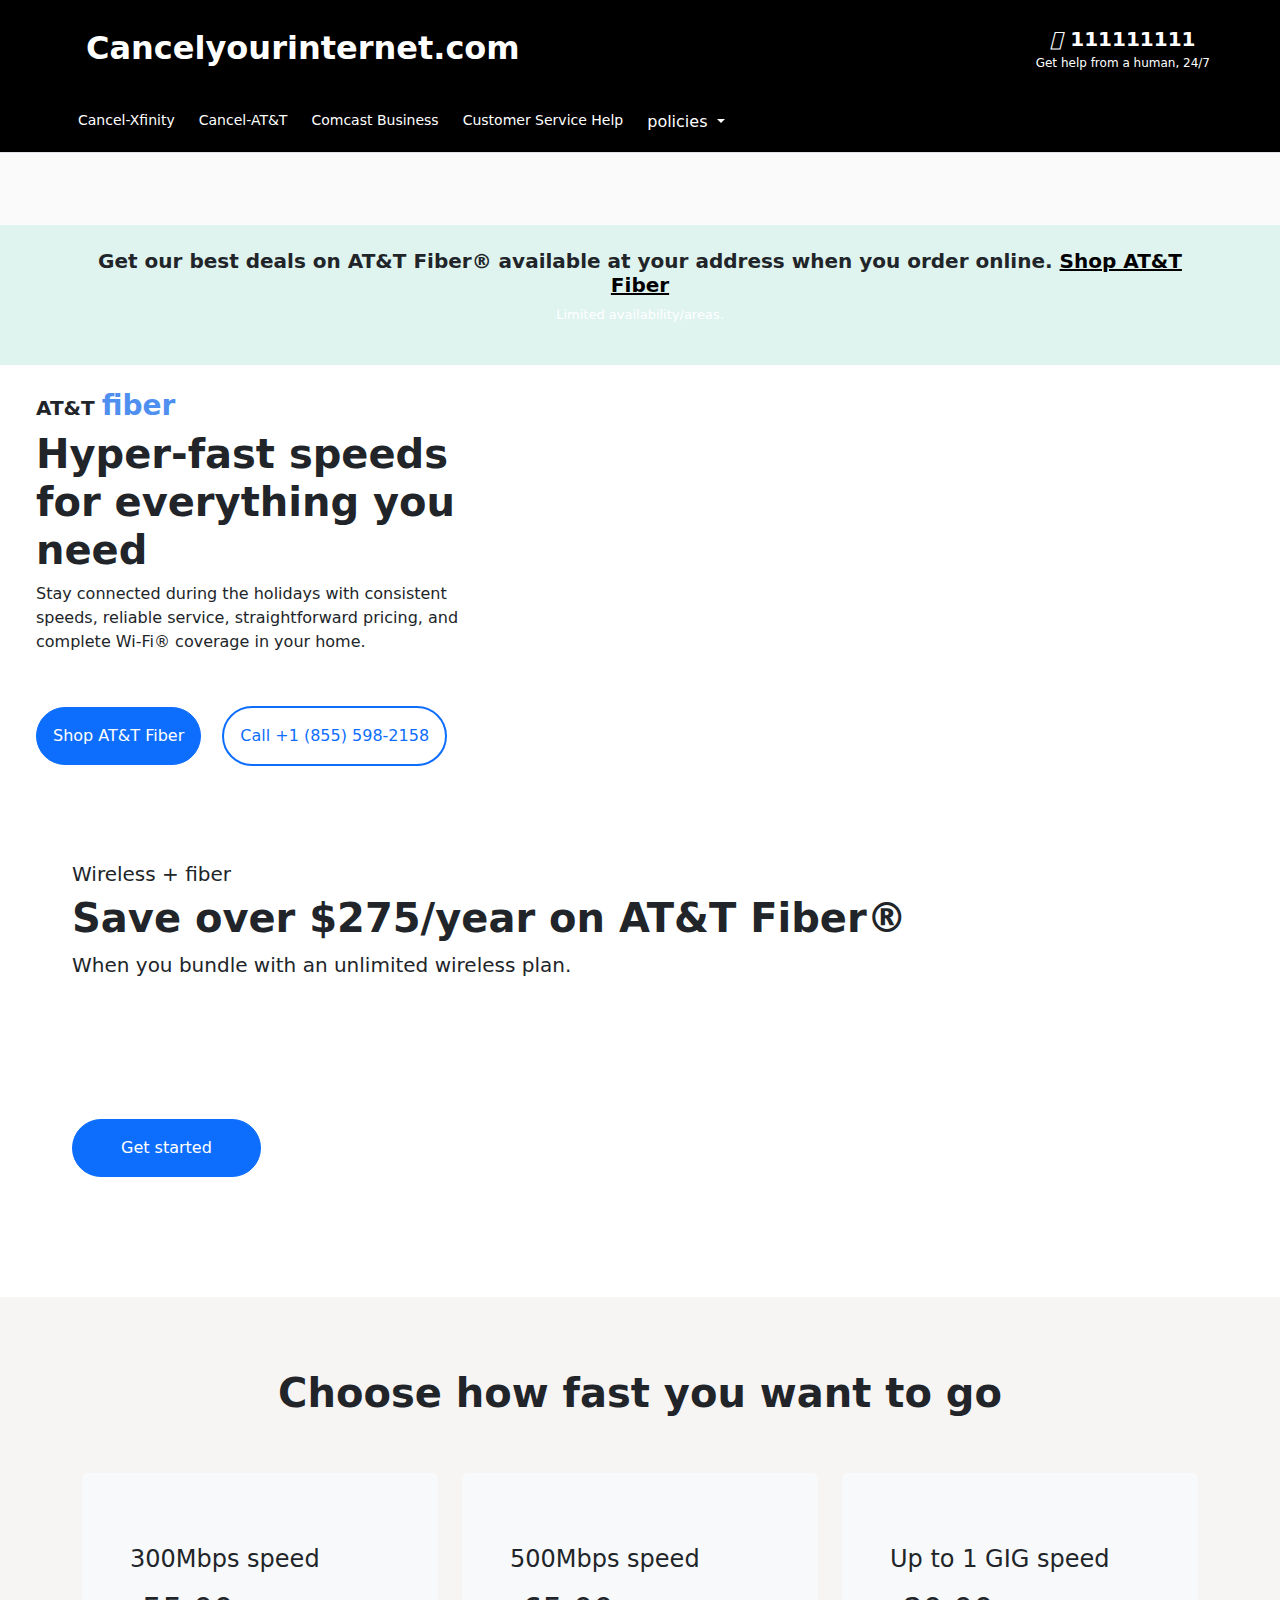
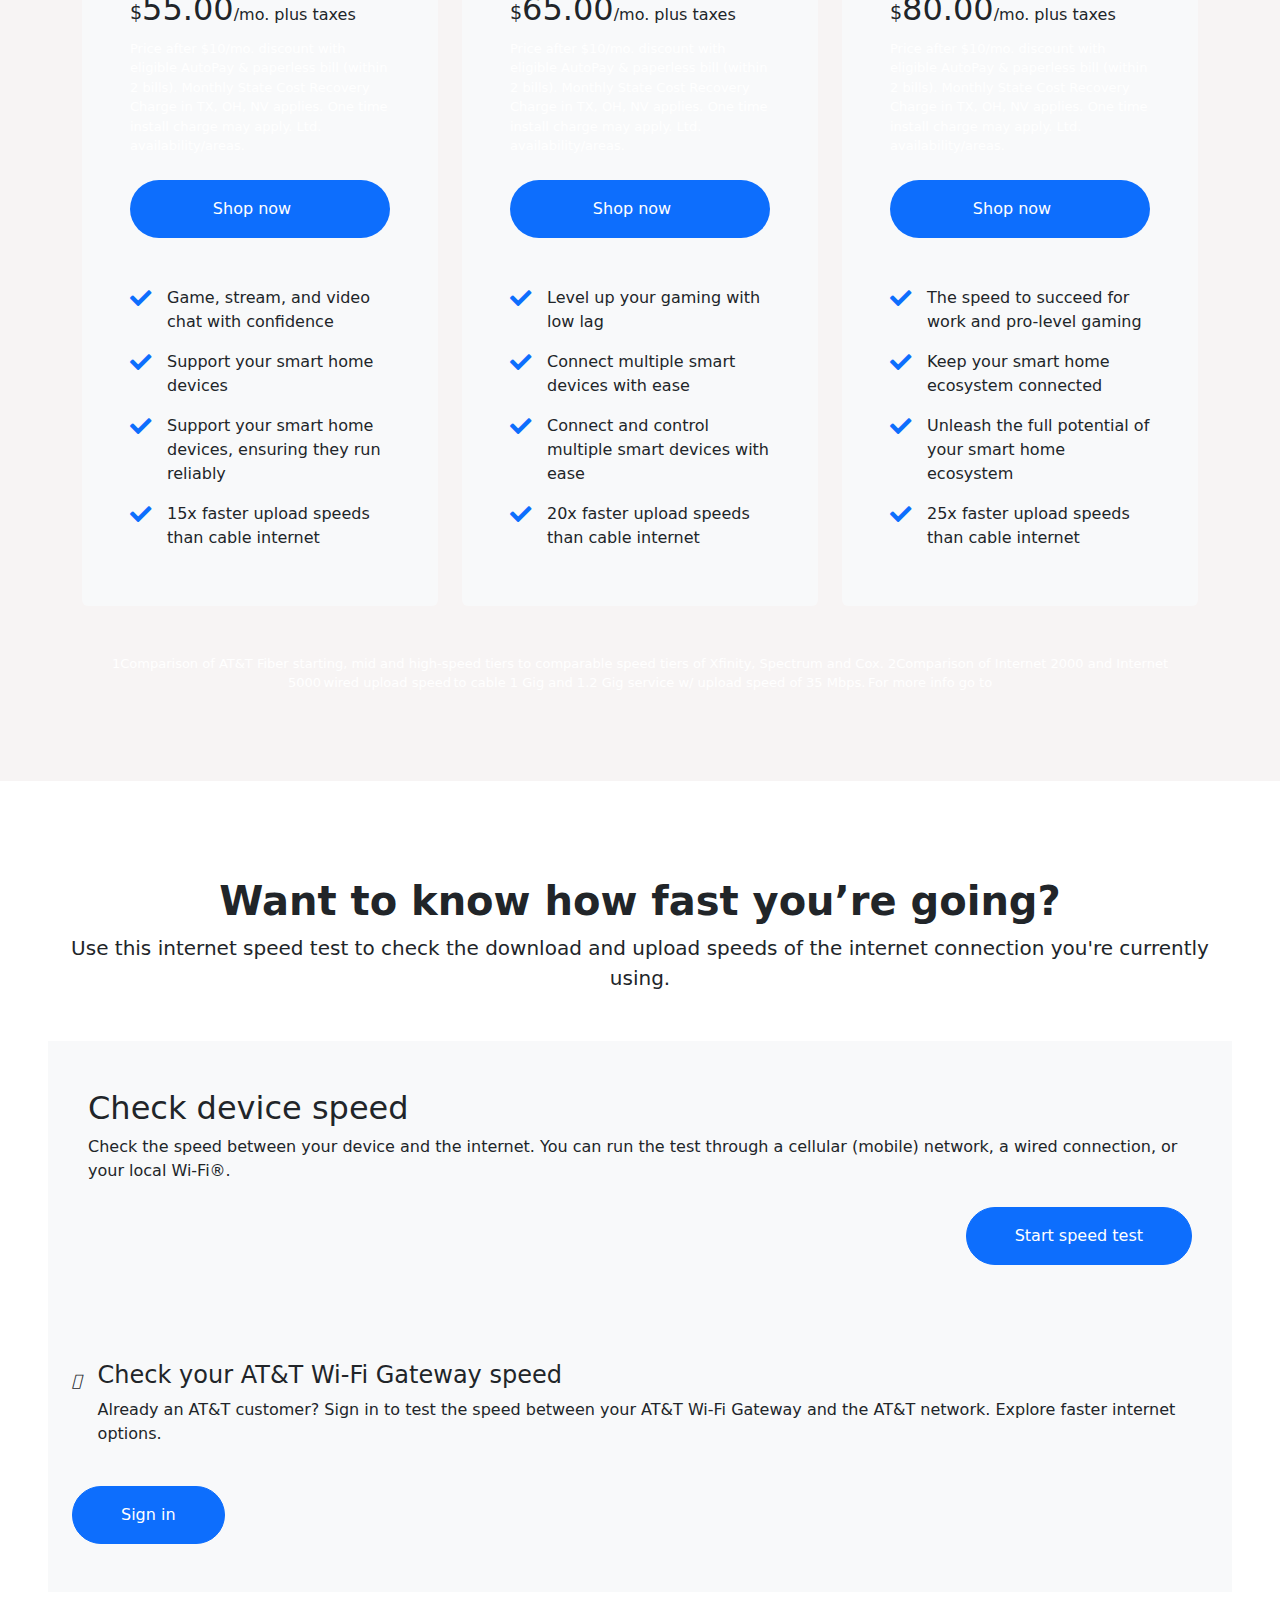
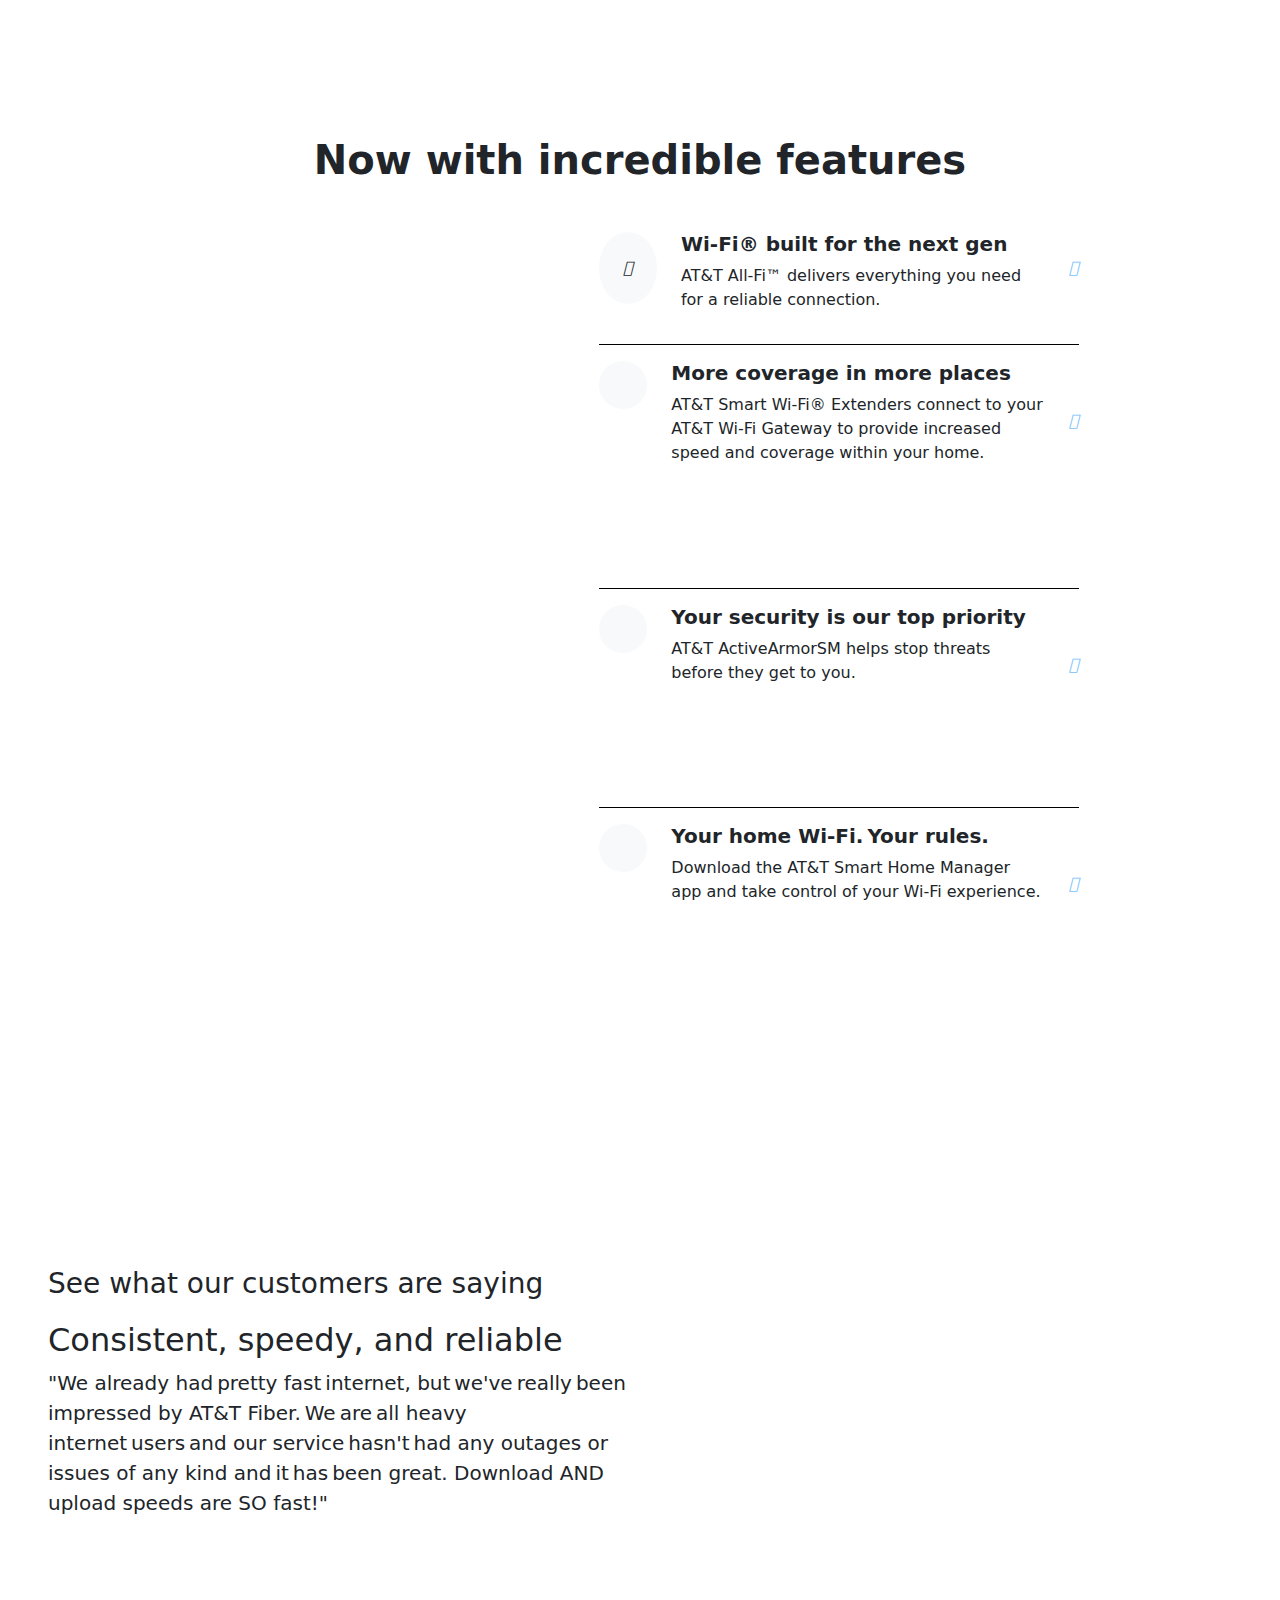
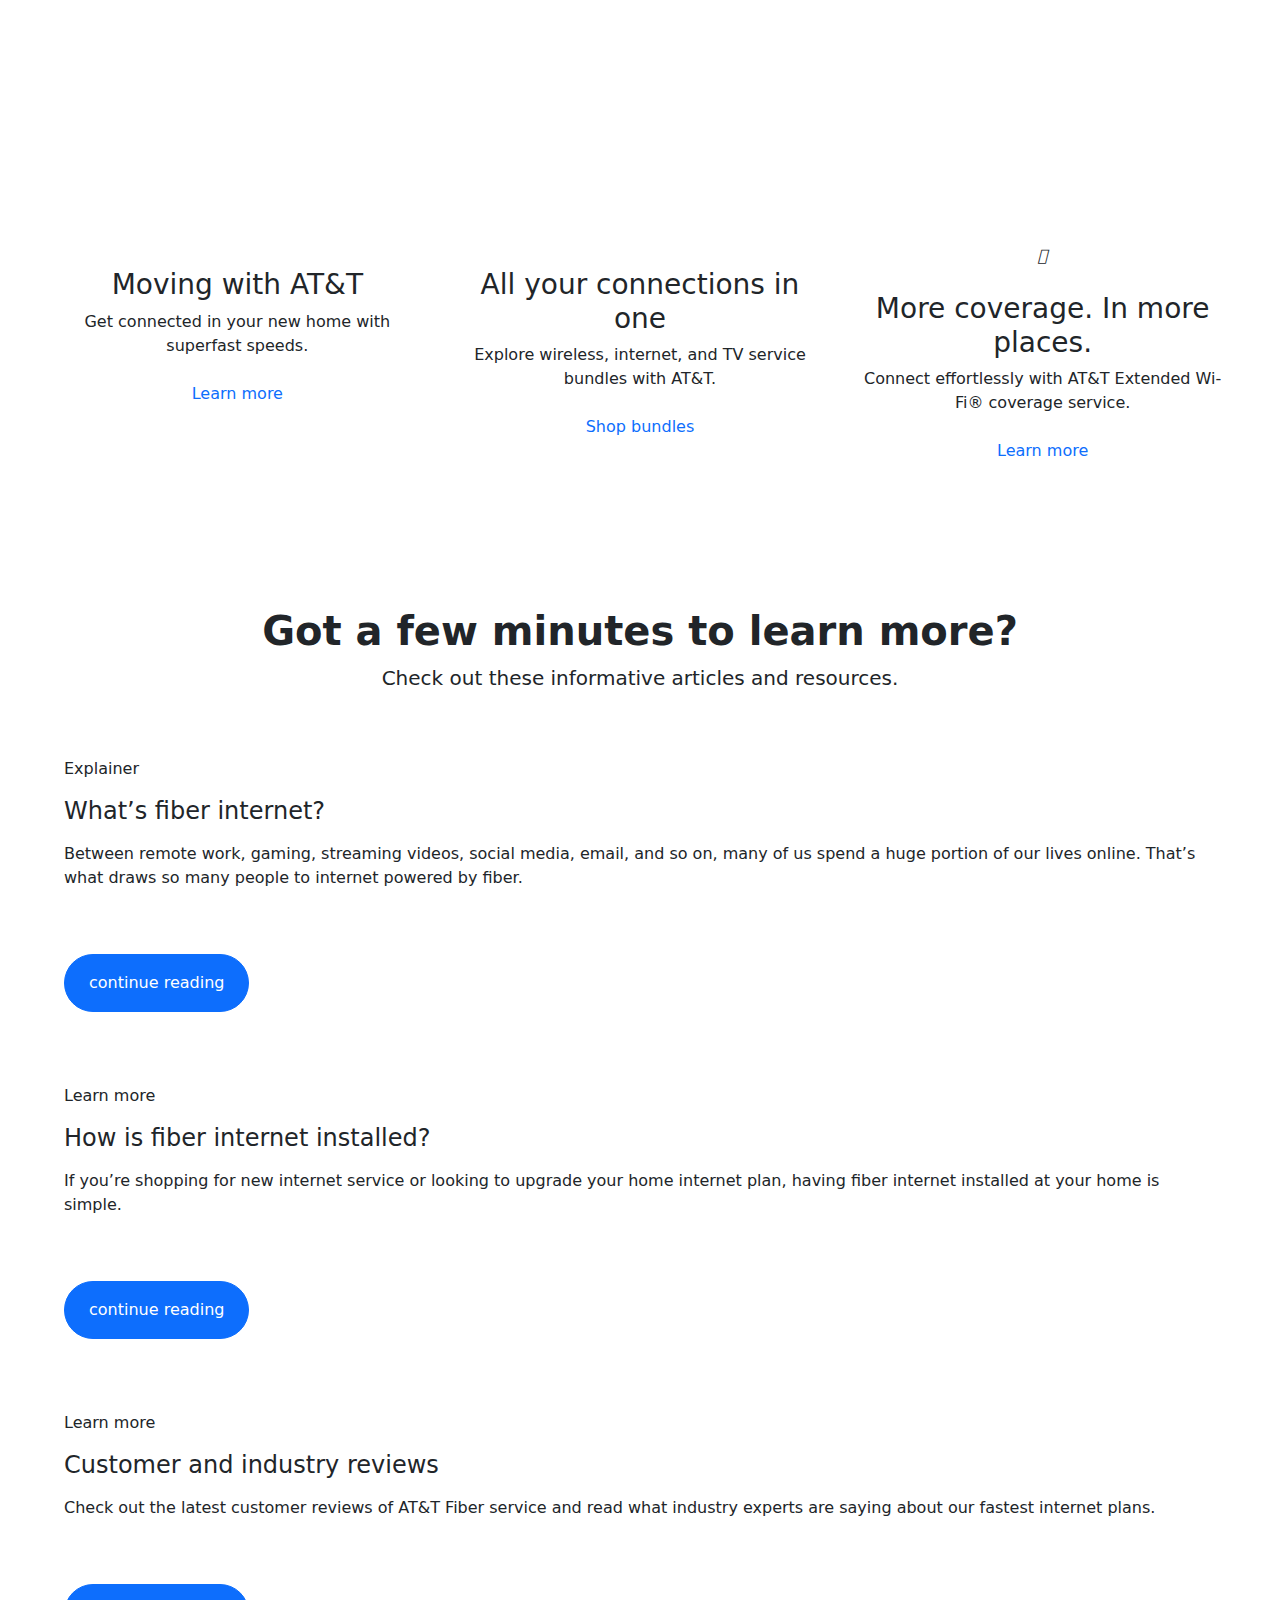
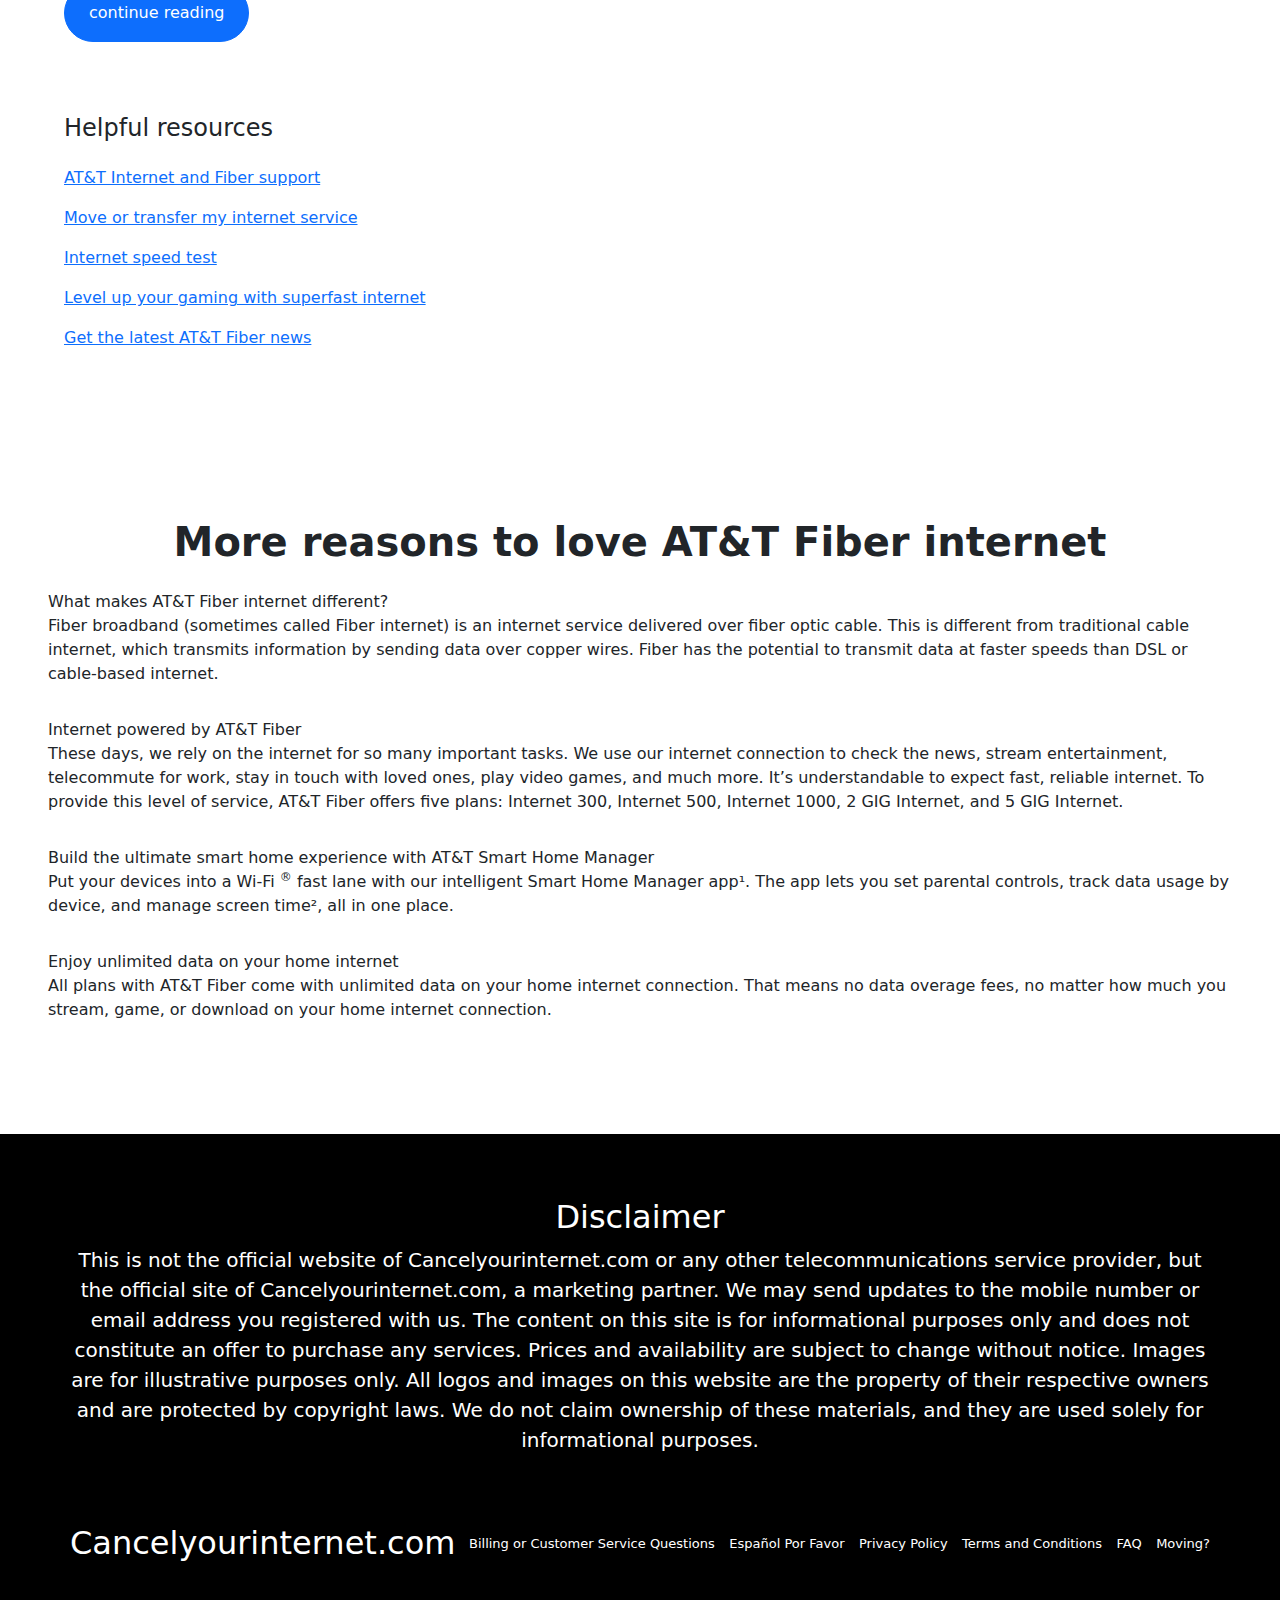
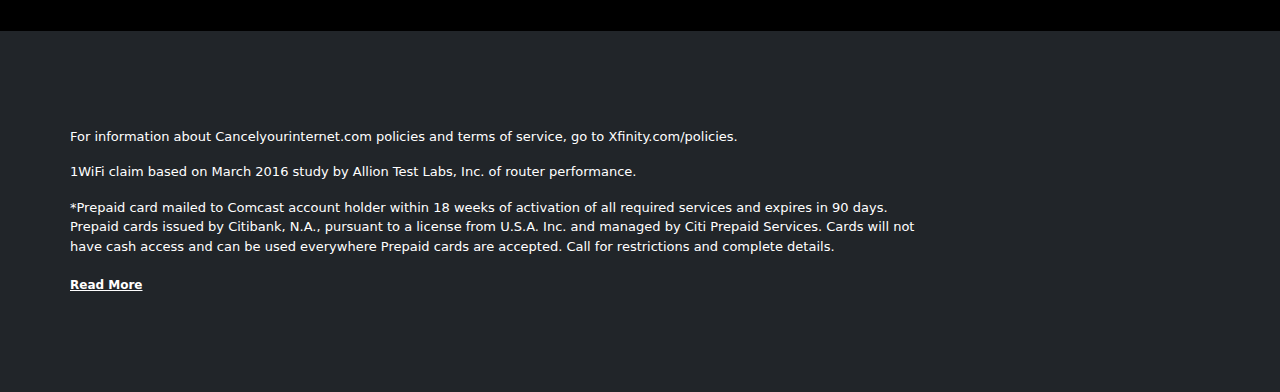
==== commit 026d6cf2: "set disclaimer spial" ====
--- a/at&t.html
+++ b/at&t.html
@@ -667,7 +667,7 @@
         <div class="container-lg container-fluid px-lg-0 px-md-5 px-3 my-5  ">
           <div class="text-center pb-5">
             <h2 class="text-white">Disclaimer</h2>
-            <p class="text-white fs-5 ">This is not the official website of  Cancelyourinternet.com or any other telecommunications service provider, but the official site of internetone.live, a marketing partner. We may send updates to the mobile number or email address you registered with us. The content on this site is for informational purposes only and does not constitute an offer to purchase any services. Prices and availability are subject to change without notice. Images are for illustrative purposes only. All logos and images on this website are the property of their respective owners and are protected by copyright laws. We do not claim ownership of these materials, and they are used solely for informational purposes.</p>
+            <p class="text-white fs-5 ">This is not the official website of  Cancelyourinternet.com or any other telecommunications service provider, but the official site of Cancelyourinternet.com, a marketing partner. We may send updates to the mobile number or email address you registered with us. The content on this site is for informational purposes only and does not constitute an offer to purchase any services. Prices and availability are subject to change without notice. Images are for illustrative purposes only. All logos and images on this website are the property of their respective owners and are protected by copyright laws. We do not claim ownership of these materials, and they are used solely for informational purposes.</p>
           </div>
             <div class="row-2 align-items-center">
             <div class="line-1 fs-2 text-white"> Cancelyourinternet.com </div>
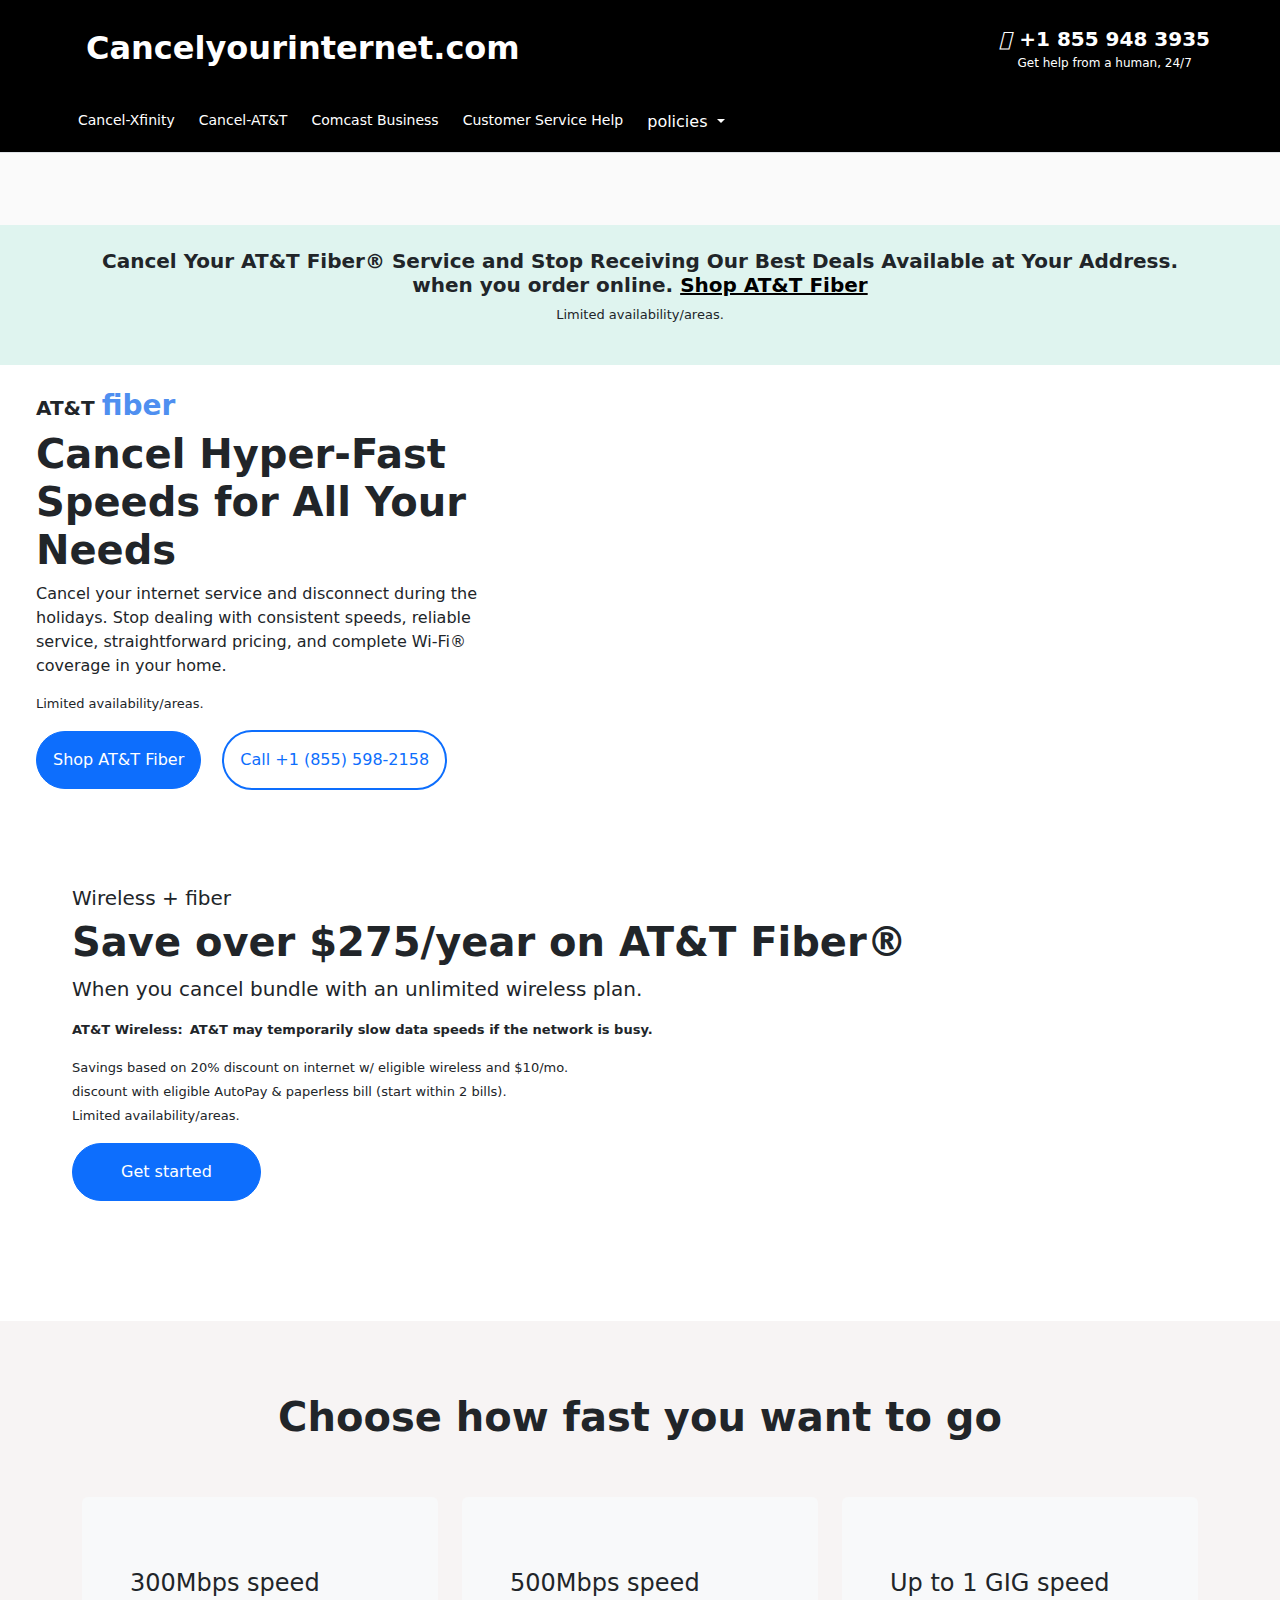
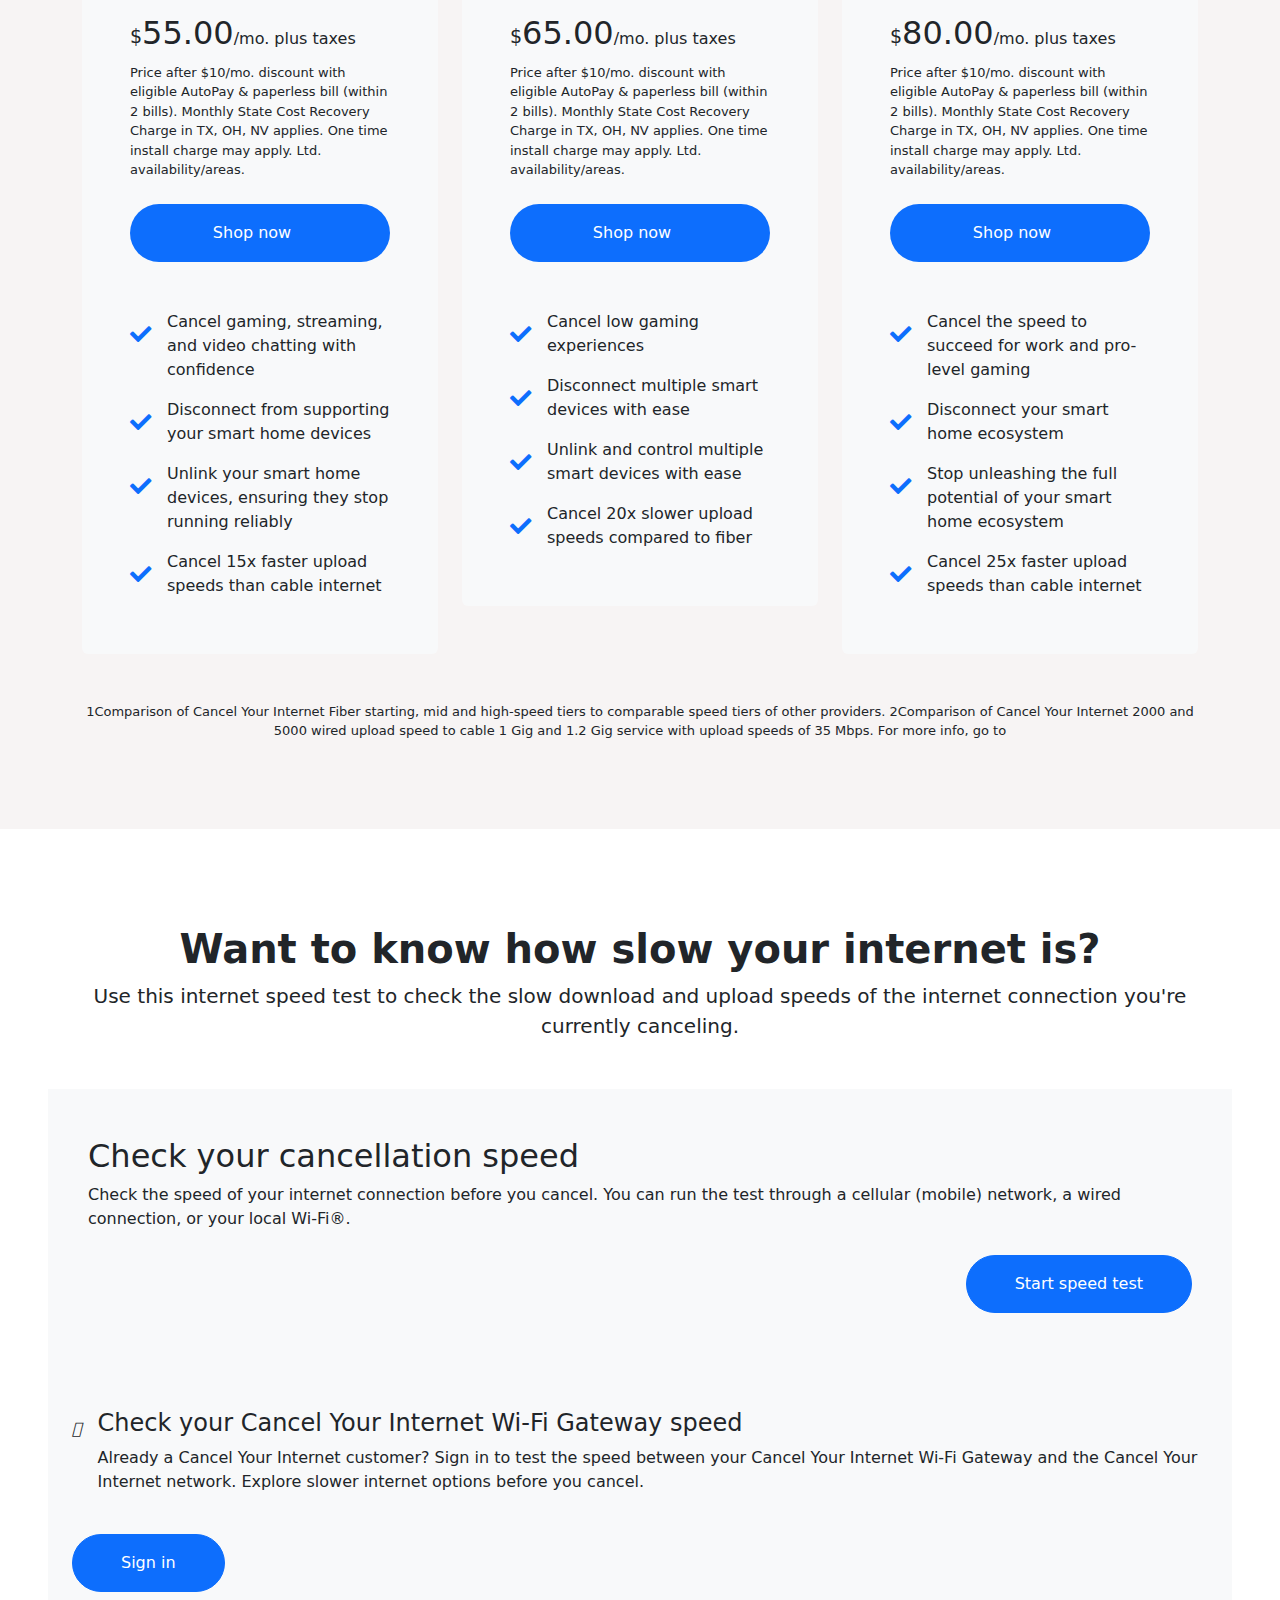
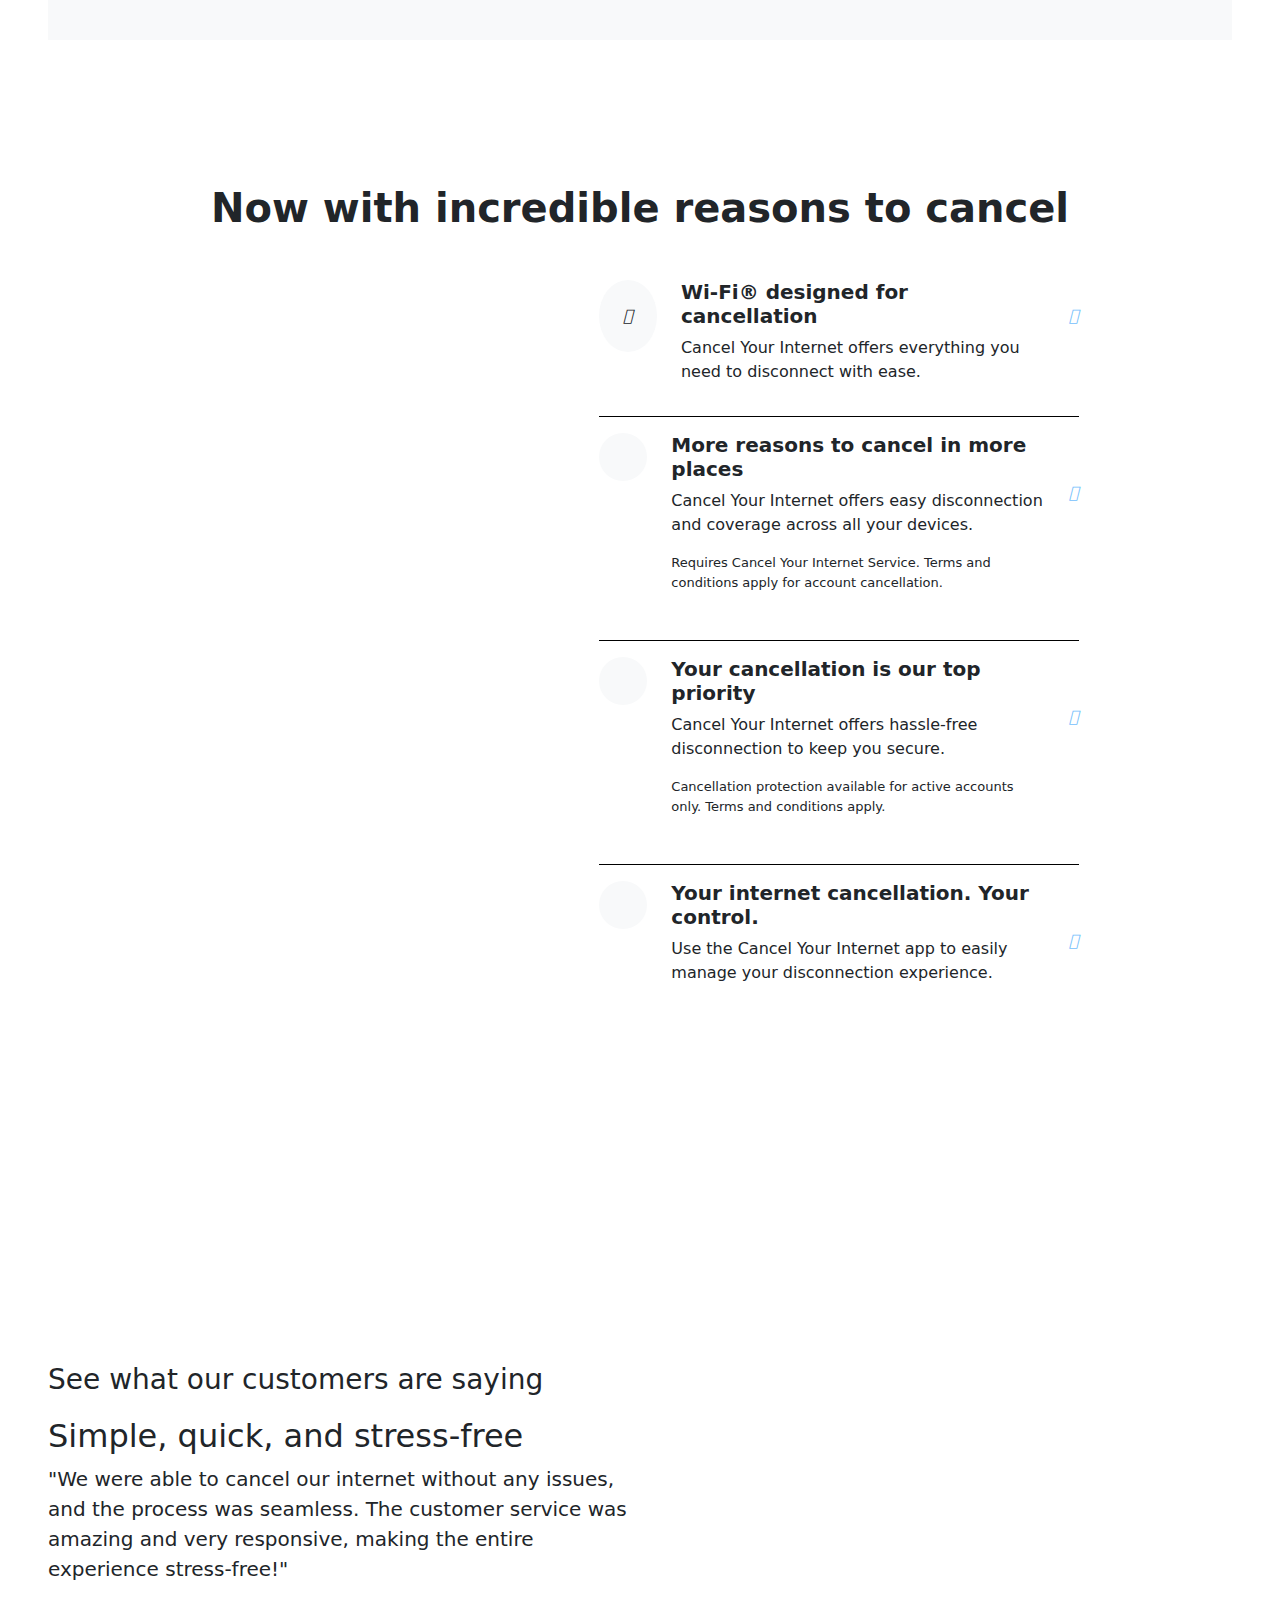
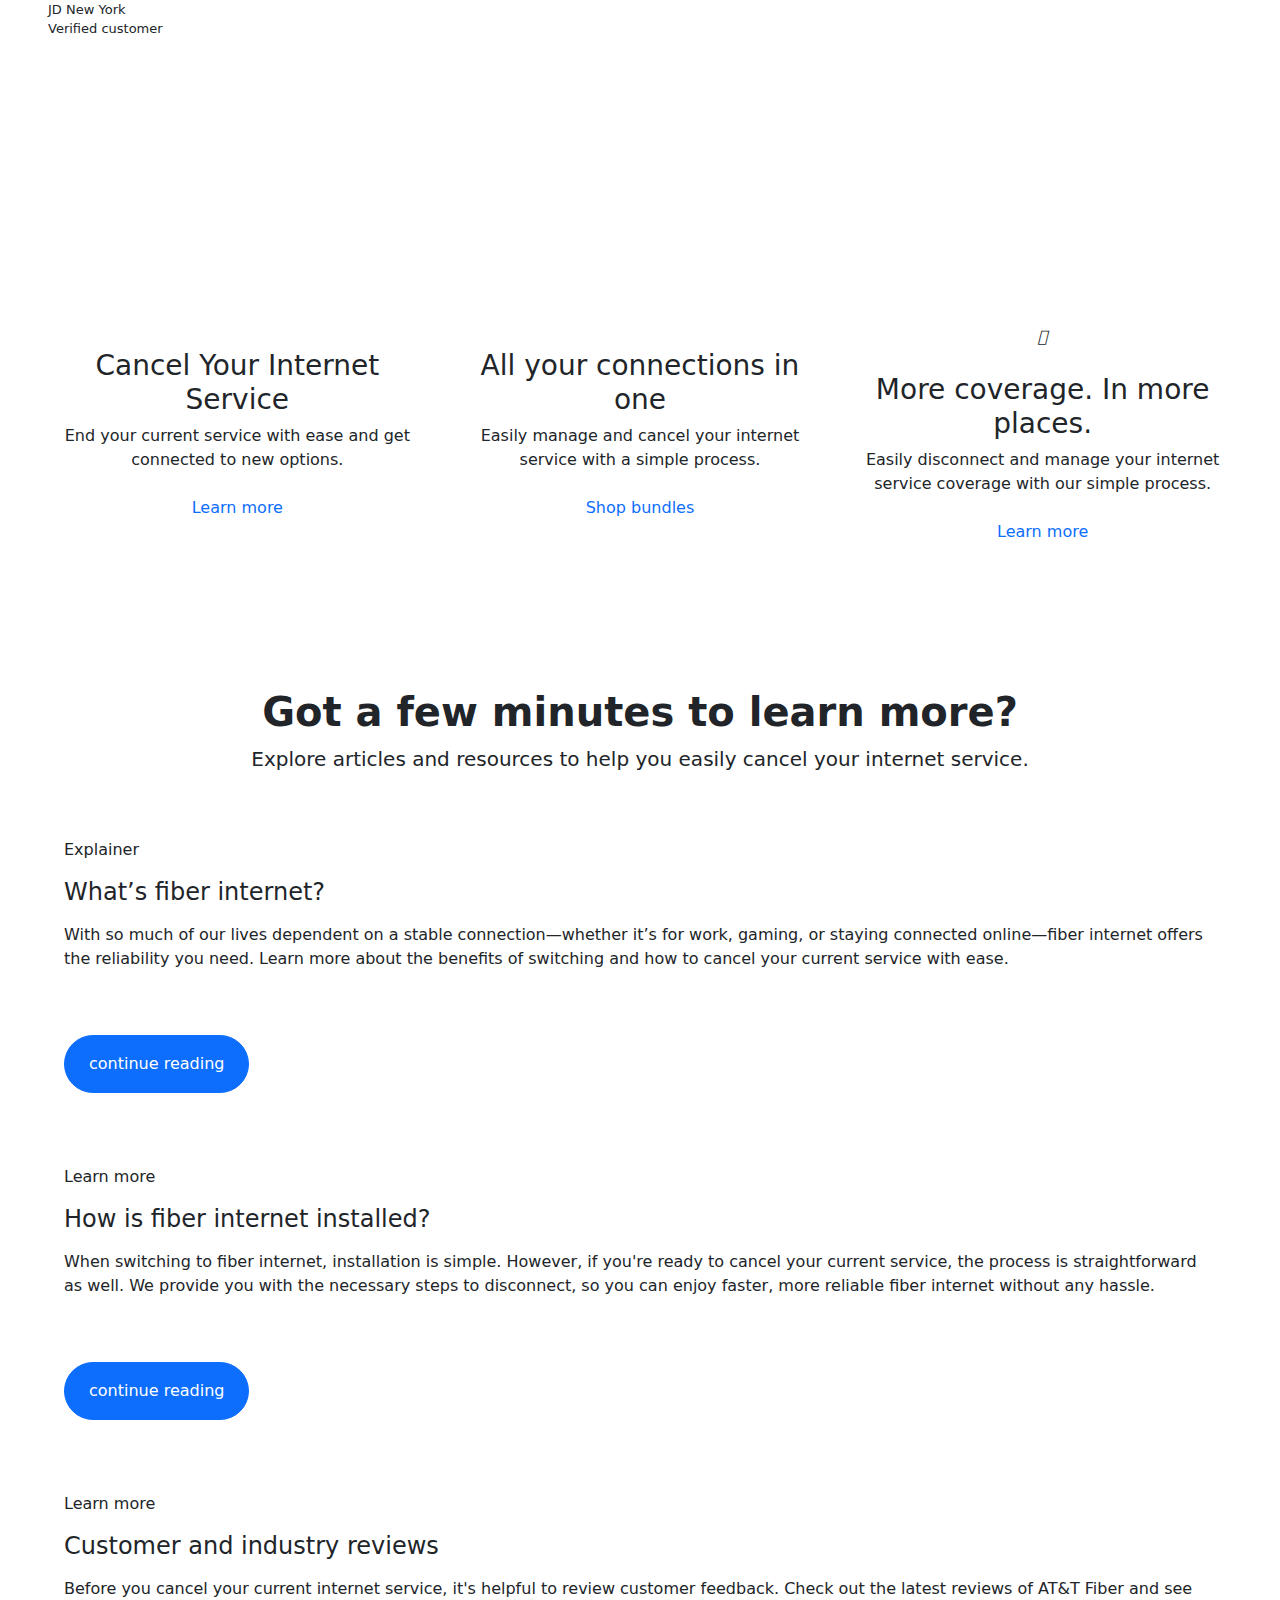
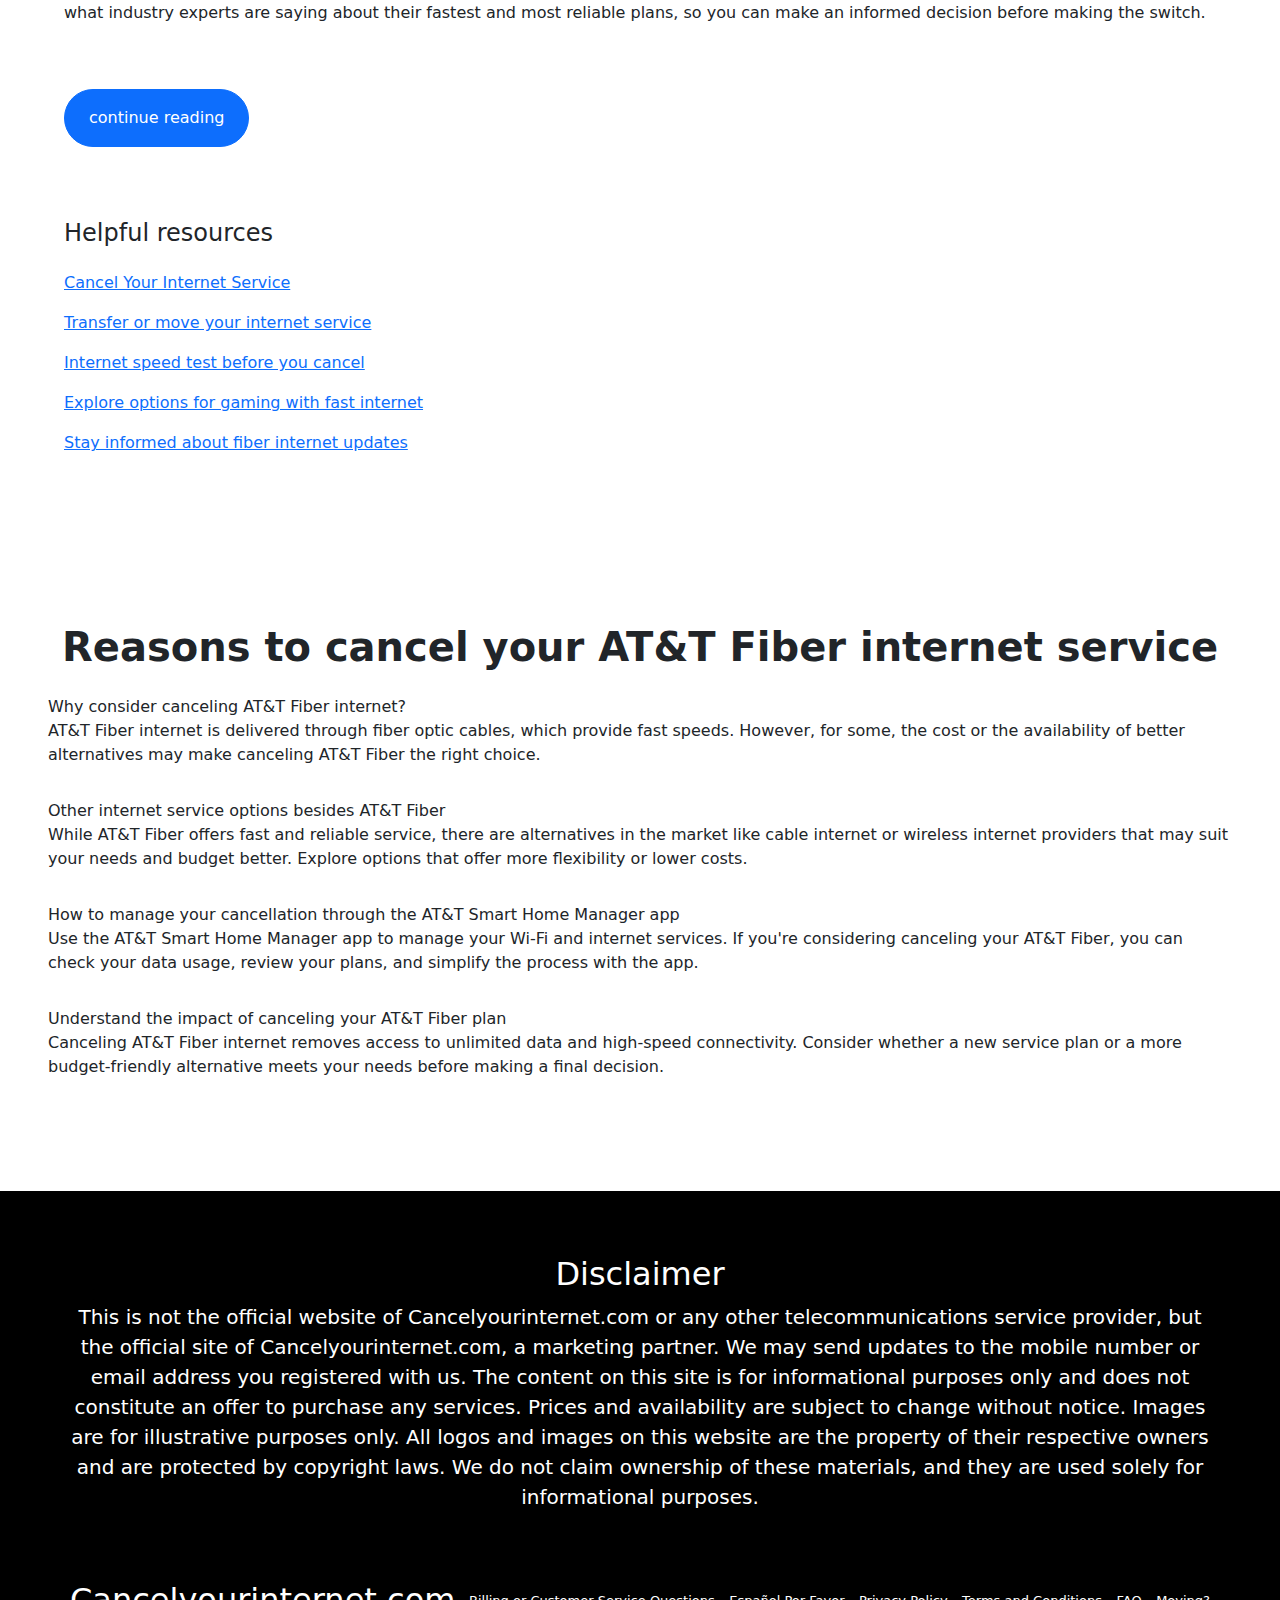
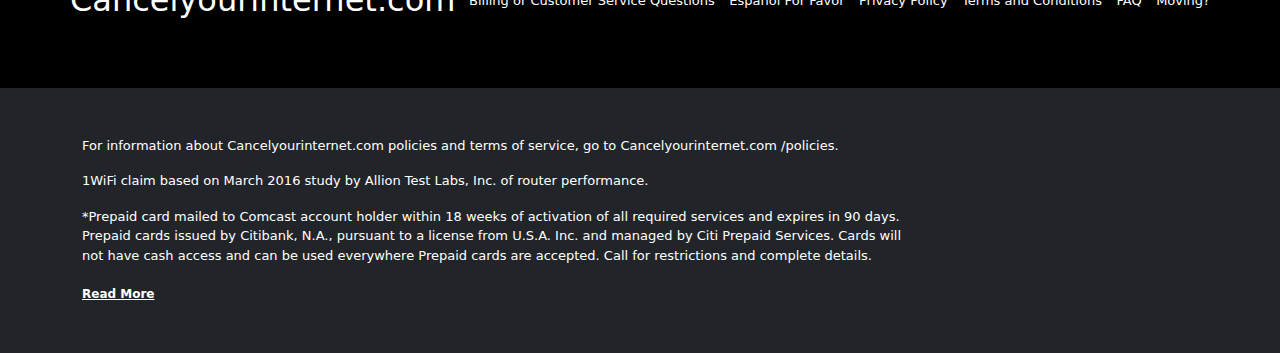
==== commit 1cfc2c9e: "add number" ====
--- a/at&t.html
+++ b/at&t.html
@@ -45,7 +45,7 @@
           <!-- <div class="overlay"> -->
             <div class="popup">
               <div class="popupHeader" style="background-color: black;">
-                <div><a href="tel:222222222" class="text-white fw-bold fs-2 text-decoration-none">222222222</a></div>
+                <div><a href="tel:+1 855 948 3935" class="text-white fw-bold fs-2 text-decoration-none">+1 855 948 3935</a></div>
               </div>
               <div class="popupContent">
                 <div class="text-center w-75 py-3"  >
@@ -60,9 +60,9 @@
                     Cancel your Internet  <br />
                     Services Now
                 </h2>
-                <a class="phoneNumber text-white fs-3 fw-bold text-decoration-none" href="tel:222222222"  style="background-color: black;">222222222</a>
+                <a class="phoneNumber text-white fs-3 fw-bold text-decoration-none" href="tel:+1 855 948 3935"  style="background-color: black;">+1 855 948 3935</a>
               </div>
-              <div class="popupFooter" style="background-color:  black;"><a href="tel:222222222" class="text-white fs-1 fw-bold text-decoration-none">Call Now 222222222</a></div>
+              <div class="popupFooter" style="background-color:  black;"><a href="tel:+1 855 948 3935" class="text-white fs-1 fw-bold text-decoration-none">Call Now +1 855 948 3935</a></div>
             </div>
           <!-- </div> -->
         
@@ -104,7 +104,7 @@
               </ul> 
           </div>
           <div class="ms-auto mt-lg-3 text-center d-lg-block d-none">
-            <a href="" class="link"><i class="fa-solid fa-phone me-2" style="color: #ffffff;"></i>111111111</a>
+            <a href="" class="link"><i class="fa-solid fa-phone me-2" style="color: #ffffff;"></i>+1 855 948 3935</a>
             <p style="font-size: 12px;" class="text-white">Get help from a human, 24/7                </p>
           </div>
           <div class="d-lg-none d-block">
@@ -178,9 +178,9 @@
     <!-- at&t sec start  -->
     <div class="container-fluid py-4 " style="background-color: #d7f1ebcb;">
       <div class="container text-center">
-        <h5 class="fw-bold">Get our best deals on AT&T Fiber® available at your address when you order online. <a
+        <h5 class="fw-bold">Cancel Your AT&T Fiber® Service and Stop Receiving Our Best Deals Available at Your Address. when you order online. <a
             href="" class="text-black" style="color: black; text-decoration: underline; ">Shop AT&T Fiber</a></h5>
-        <p class="p1">Limited availability/areas.</p>
+        <p class="p1 text-dark">Limited availability/areas.</p>
       </div>
 
     </div>
@@ -194,10 +194,9 @@
             <h5 class="fw-semibold">AT&T <span style="color: rgb(79, 143, 240);  " class="fw-bold fs-3">fiber</span>
             </h5>
           </div>
-          <h1 class="h-1 fw-bold">Hyper-fast speeds for everything you need</h1>
-          <p class="pe-3">Stay connected during the holidays with consistent speeds, reliable service, straightforward
-            pricing, and complete Wi-Fi® coverage in your home. </p>
-          <p class="p1">Limited availability/areas.</p>
+          <h1 class="h-1 fw-bold">Cancel Hyper-Fast Speeds for All Your Needs</h1>
+          <p class="pe-3">Cancel your internet service and disconnect during the holidays. Stop dealing with consistent speeds, reliable service, straightforward pricing, and complete Wi-Fi® coverage in your home.</p>
+          <p class="p1 text-dark">Limited availability/areas.</p>
           <a style="border-radius: 50px;" href="tel:+18556109401"
             class="btn btn-primary py-md-3 px-md-3 me-3 animated slideInLeft">Shop AT&T Fiber</a>
           <a style="border-radius: 50px; border: 2px solid ;" href="./contact.html"
@@ -213,9 +212,8 @@
           <h5 class="fw-semibold">AT&T <span style="color: rgb(79, 143, 240);  " class="fw-bold fs-3">fiber</span></h5>
         </div>
         <h1 class="h-1 fw-bold">Hyper-fast speeds for everything you need</h1>
-        <p class="pe-3">Stay connected during the holidays with consistent speeds, reliable service, straightforward
-          pricing, and complete Wi-Fi® coverage in your home. </p>
-        <p class="p1">Limited availability/areas.</p>
+        <p class="pe-3">Cancel your internet service and disconnect during the holidays. Stop dealing with consistent speeds, reliable service, straightforward pricing, and complete Wi-Fi® coverage in your home.</p>
+        <p class="p1 text-dark">Limited availability/areas.</p>
         <a style="border-radius: 50px;" href="tel:+18556109401"
           class="btn btn-primary py-md-3 px-md-3 me-3 animated slideInLeft">Shop AT&T Fiber</a>
         <a style="border-radius: 50px; border: 2px solid ;" href="./contact.html"
@@ -236,9 +234,9 @@
 
             <h5 class="fw-light">Wireless + fiber</h5>
             <h1 class="fw-semibold">Save over $275/year on AT&T Fiber®</h1>
-            <p class="fs-5 fw-lighter">When you bundle with an unlimited wireless plan.</p>
-            <p class="p1 fw-bold">AT&T Wireless:  AT&T may temporarily slow data speeds if the network is busy.</p>
-            <r class="p1">Savings based on 20% discount on internet w/ eligible wireless and $10/mo.<br> discount with
+            <p class="fs-5 fw-lighter">When you cancel bundle with an unlimited wireless plan.</p>
+            <p class="p1 text-dark fw-bold">AT&T Wireless:  AT&T may temporarily slow data speeds if the network is busy.</p>
+            <r class="p1 text-dark">Savings based on 20% discount on internet w/ eligible wireless and $10/mo.<br> discount with
               eligible AutoPay & paperless bill (start within 2 bills).<br>  Limited availability/areas.</p>
             <a style="border-radius: 50px;" href="tel:+18556109401"
               class="btn btn-primary py-md-3 px-md-5 me-3 animated slideInLeft">Get started</a>
@@ -267,7 +265,7 @@
                     <small class="align-top" style="font-size: 19px; line-height: 45px">$</small>55.00<small
                       class="align-bottom" style="font-size: 16px; line-height: 40px">/mo. plus taxes</small>
                   </h2>
-                  <p class="p1 p-0 m-0">Price after $10/mo. discount with eligible AutoPay & paperless bill (within 2
+                  <p class="p1 text-dark p-0 m-0 text-dark">Price after $10/mo. discount with eligible AutoPay & paperless bill (within 2
                     bills). Monthly State Cost Recovery Charge in TX, OH, NV applies. One time install charge may apply.
                     Ltd. availability/areas.</p>
                   <div class="bg-primary text-center mt-4 mb-5" style="border-radius: 50px;">
@@ -276,21 +274,22 @@
                       class="btn text-white py-md-3 px-md-5 me-3 animated slideInLeft">Shop now</a>
                   </div>
                   <div class="d-flex justify-content-between mb-3">
-                    <i class="fa fa-check text-primary fa-lg me-3 pt-1"></i>
-                    <span>Game, stream, and video chat with confidence</span>
-                  </div>
-                  <div class="d-flex justify-content-between mb-3">
-                    <i class="fa fa-check text-primary fa-lg me-3  pt-1"></i>
-                    <span>Support your smart home devices</span>
-                  </div>
-                  <div class="d-flex justify-content-between mb-3">
-                    <i class="fa fa-check text-primary fa-lg me-3 pt-1"></i>
-                    <span>Support your smart home devices, ensuring they run reliably</span>
-                  </div>
-                  <div class="d-flex justify-content-between mb-2">
-                    <i class="fa fa-check text-primary fa-lg me-3 pt-1"></i>
-                    <span>15x faster upload speeds than cable internet</span>
-                  </div>
+                    <i class="fa fa-check text-primary fa-lg me-3 pt-3"></i>
+                    <span>Cancel gaming, streaming, and video chatting with confidence</span>
+                </div>
+                <div class="d-flex justify-content-between mb-3">
+                    <i class="fa fa-check text-primary fa-lg me-3 pt-3"></i>
+                    <span>Disconnect from supporting your smart home devices</span>
+                </div>
+                <div class="d-flex justify-content-between mb-3">
+                    <i class="fa fa-check text-primary fa-lg me-3 pt-3"></i>
+                    <span>Unlink your smart home devices, ensuring they stop running reliably</span>
+                </div>
+                <div class="d-flex justify-content-between mb-2">
+                    <i class="fa fa-check text-primary fa-lg me-3 pt-3"></i>
+                    <span>Cancel 15x faster upload speeds than cable internet</span>
+                </div>
+                
                 </div>
               </div>
             </div>
@@ -308,7 +307,7 @@
                     <small class="align-top" style="font-size: 19px; line-height: 45px">$</small>65.00<small
                       class="align-bottom" style="font-size: 16px; line-height: 40px">/mo. plus taxes</small>
                   </h2>
-                  <p class="p1 p-0 m-0">Price after $10/mo. discount with eligible AutoPay & paperless bill (within 2
+                  <p class="p1 text-dark p-0 m-0 text-dark">Price after $10/mo. discount with eligible AutoPay & paperless bill (within 2
                     bills). Monthly State Cost Recovery Charge in TX, OH, NV applies. One time install charge may apply.
                     Ltd. availability/areas.</p>
                   <div class="bg-primary text-center mt-4 mb-5" style="border-radius: 50px;">
@@ -317,21 +316,22 @@
                       class="btn text-white py-md-3 px-md-5 me-3 animated slideInLeft">Shop now</a>
                   </div>
                   <div class="d-flex justify-content-between mb-3">
-                    <i class="fa fa-check text-primary fa-lg me-3 pt-1"></i>
-                    <span>Level up your gaming with low lag</span>
-                  </div>
-                  <div class="d-flex justify-content-between mb-3">
-                    <i class="fa fa-check text-primary fa-lg me-3  pt-1"></i>
-                    <span>Connect multiple smart devices with ease</span>
-                  </div>
-                  <div class="d-flex justify-content-between mb-3">
-                    <i class="fa fa-check text-primary fa-lg me-3 pt-1"></i>
-                    <span>Connect and control multiple smart devices with ease</span>
-                  </div>
-                  <div class="d-flex justify-content-between mb-2">
-                    <i class="fa fa-check text-primary fa-lg me-3 pt-1"></i>
-                    <span>20x faster upload speeds than cable internet</span>
-                  </div>
+                    <i class="fa fa-check text-primary fa-lg me-3 pt-3"></i>
+                    <span>Cancel low gaming experiences</span>
+                </div>
+                <div class="d-flex justify-content-between mb-3">
+                    <i class="fa fa-check text-primary fa-lg me-3 pt-3"></i>
+                    <span>Disconnect multiple smart devices with ease</span>
+                </div>
+                <div class="d-flex justify-content-between mb-3">
+                    <i class="fa fa-check text-primary fa-lg me-3 pt-3"></i>
+                    <span>Unlink and control multiple smart devices with ease</span>
+                </div>
+                <div class="d-flex justify-content-between mb-2">
+                    <i class="fa fa-check text-primary fa-lg me-3 pt-3"></i>
+                    <span>Cancel 20x slower upload speeds compared to fiber</span>
+                </div>
+                
                 </div>
               </div>
             </div>
@@ -350,7 +350,7 @@
                     <small class="align-top" style="font-size: 19px; line-height: 45px">$</small>80.00<small
                       class="align-bottom" style="font-size: 16px; line-height: 40px">/mo. plus taxes</small>
                   </h2>
-                  <p class="p1 p-0 m-0">Price after $10/mo. discount with eligible AutoPay & paperless bill (within 2
+                  <p class="p1 text-dark p-0 m-0 text-dark">Price after $10/mo. discount with eligible AutoPay & paperless bill (within 2
                     bills). Monthly State Cost Recovery Charge in TX, OH, NV applies. One time install charge may apply.
                     Ltd. availability/areas.</p>
                   <div class="bg-primary text-center mt-4 mb-5" style="border-radius: 50px;">
@@ -359,21 +359,22 @@
                       class="btn text-white py-md-3 px-md-5 me-3 animated slideInLeft">Shop now</a>
                   </div>
                   <div class="d-flex justify-content-between mb-3">
-                    <i class="fa fa-check text-primary fa-lg me-3 pt-1"></i>
-                    <span>The speed to succeed for work and pro-level gaming</span>
-                  </div>
-                  <div class="d-flex justify-content-between mb-3">
-                    <i class="fa fa-check text-primary fa-lg me-3  pt-1"></i>
-                    <span>Keep your smart home ecosystem connected</span>
-                  </div>
-                  <div class="d-flex justify-content-between mb-3">
-                    <i class="fa fa-check text-primary fa-lg me-3 pt-1"></i>
-                    <span>Unleash the full potential of your smart home ecosystem</span>
-                  </div>
-                  <div class="d-flex justify-content-between mb-2">
-                    <i class="fa fa-check text-primary fa-lg me-3 pt-1"></i>
-                    <span>25x faster upload speeds than cable internet</span>
-                  </div>
+                    <i class="fa fa-check text-primary fa-lg me-3 pt-3"></i>
+                    <span>Cancel the speed to succeed for work and pro-level gaming</span>
+                </div>
+                <div class="d-flex justify-content-between mb-3">
+                    <i class="fa fa-check text-primary fa-lg me-3 pt-3"></i>
+                    <span>Disconnect your smart home ecosystem</span>
+                </div>
+                <div class="d-flex justify-content-between mb-3">
+                    <i class="fa fa-check text-primary fa-lg me-3 pt-3"></i>
+                    <span>Stop unleashing the full potential of your smart home ecosystem</span>
+                </div>
+                <div class="d-flex justify-content-between mb-2">
+                    <i class="fa fa-check text-primary fa-lg me-3 pt-3"></i>
+                    <span>Cancel 25x faster upload speeds than cable internet</span>
+                </div>
+                
                 </div>
               </div>
             </div>
@@ -382,9 +383,8 @@
 
         </div>
 
-        <p class="p1 text-center">1Comparison of AT&T Fiber starting, mid and high-speed tiers to comparable speed tiers
-          of Xfinity, Spectrum and Cox. 2Comparison of Internet 2000 and Internet 5000 wired upload speed to cable 1 Gig
-          and 1.2 Gig service w/ upload speed of 35 Mbps. For more info go to</p>
+        <p class="p1 text-dark text-center">1Comparison of Cancel Your Internet Fiber starting, mid and high-speed tiers to comparable speed tiers of other providers. 2Comparison of Cancel Your Internet 2000 and 5000 wired upload speed to cable 1 Gig and 1.2 Gig service with upload speeds of 35 Mbps. For more info, go to</p>
+
 
       </div>
     </div>
@@ -392,17 +392,17 @@
 
     <!-- center sec start  -->
     <div class="container-fluid px-sm-5 px-3 py-5 my-5 bg--white">
-      <h1 class="fw-bold h-1 text-center">Want to know how fast you’re going?</h1>
-      <p class="fs-5 text-center">Use this internet speed test to check the download and upload speeds of the internet
-        connection you're currently using.</p>
+      <h1 class="fw-bold h-1 text-center">Want to know how slow your internet is?</h1>
+<p class="fs-5 text-center">Use this internet speed test to check the slow download and upload speeds of the internet connection you're currently canceling.</p>
+
       <div class="atnt-4 mt-5">
         <div class="atnt-5 bg-light py-5 px-4">
           <div class="d-flex align-items-start gap-3 mb-2 ">
             <div class="mt-2"><i class="fa-solid fa-2xl  fa-gauge-simple-high"></i></div>
             <div>
-              <h2>Check device speed</h2>
-              <p>Check the speed between your device and the internet. You can run the test through a cellular (mobile)
-                network, a wired connection, or your local Wi-Fi®.</p>
+              <h2>Check your cancellation speed</h2>
+<p>Check the speed of your internet connection before you cancel. You can run the test through a cellular (mobile) network, a wired connection, or your local Wi-Fi®.</p>
+
             </div>
           </div>
           <div class="text-end">
@@ -416,10 +416,9 @@
           <div class="d-flex align-items-start gap-3 mb-4 ">
             <div class="mt-2"><i class="fa-solid fa-2xl fa-network-wired"></i></div>
             <div>
-              <h4>Check your AT&T
-                Wi-Fi Gateway speed</h4>
-              <p>Already an AT&T customer? Sign in to test the speed between your AT&T Wi-Fi Gateway and the AT&T
-                network. Explore faster internet options. </p>
+              <h4>Check your Cancel Your Internet Wi-Fi Gateway speed</h4>
+              <p>Already a Cancel Your Internet customer? Sign in to test the speed between your Cancel Your Internet Wi-Fi Gateway and the Cancel Your Internet network. Explore slower internet options before you cancel.</p>
+              
             </div>
           </div>
           <div class="text-start">
@@ -438,7 +437,7 @@
 
     <!-- feature sec start  -->
     <div class="container-fluid px-sm-5 px-3 py-5 bg--white">
-      <h1 class="fw-bold h-1 text-center">Now with incredible features</h1>
+      <h1 class="fw-bold h-1 text-center">Now with incredible reasons to cancel</h1>
       <div class="row mt-5 gap-5 align-items-start">
         <div class="col-lg-5 col-12">
           <img src="./images/at&t-4.jpg" class="img-fluid" alt="" style="border-radius: 15px;">
@@ -447,9 +446,9 @@
           <div class="d-flex align-items-start">
             <div class="bg-light p-4" style="border-radius: 100%;"><i class="fa-solid fa-2xl fa-wifi"></i></div>
             <div class="px-4">
-              <h5 class="fw-bold">Wi-Fi® built for the next gen </h5>
-              <p class="fs-6">AT&T All-Fi™ delivers everything you need for a reliable connection.</p>
-            </div>
+              <h5 class="fw-bold">Wi-Fi® designed for cancellation</h5>
+              <p class="fs-6">Cancel Your Internet offers everything you need to disconnect with ease.</p>
+          </div>          
             <div class="mt-4">
               <i class="fa-solid fa-arrow-right" style="color: #74C0FC;"></i>
             </div>
@@ -458,12 +457,10 @@
           <div class="d-flex align-items-start mt-3 py-3" style=" border-top:1px solid black;">
             <div class="bg-light p-4" style="border-radius: 100%;"><i class="fa-solid fa-2xl fa-house"></i></div>
             <div class="px-4">
-              <h5 class="fw-bold">More coverage in more places </h5>
-              <p class="fs-6">AT&T Smart Wi-Fi® Extenders connect to your AT&T Wi-Fi Gateway to provide increased speed
-                and coverage within your home.</p>
-              <p class="p1">Requires AT&T Extended Wi-Fi Coverage Service, $10/month for up to 5 extenders at the sole
-                discretion of AT&T.</p>
-            </div>
+              <h5 class="fw-bold">More reasons to cancel in more places</h5>
+              <p class="fs-6">Cancel Your Internet offers easy disconnection and coverage across all your devices.</p>
+              <p class="p1 text-dark">Requires Cancel Your Internet Service. Terms and conditions apply for account cancellation.</p>
+          </div>          
             <div class="mt-5">
               <i class="fa-solid fa-arrow-right" style="color: #74C0FC;"></i>
             </div>
@@ -473,11 +470,10 @@
             <div class="bg-light p-4" style="border-radius: 100%;"><i class="fa-solid fa-2xl fa-shield-halved"></i>
             </div>
             <div class="px-4">
-              <h5 class="fw-bold">Your security is our top priority </h5>
-              <p class="fs-6">AT&T ActiveArmorSM helps stop threats before they get to you.  </p>
-              <p class="p1">Guards against known threats only. Compatible gateway and Smart Home Manager app req’d.
-                Security features must be enabled. </p>
-            </div>
+              <h5 class="fw-bold">Your cancellation is our top priority</h5>
+              <p class="fs-6">Cancel Your Internet offers hassle-free disconnection to keep you secure.</p>
+              <p class="p1 text-dark">Cancellation protection available for active accounts only. Terms and conditions apply.</p>
+          </div>          
             <div class="mt-5">
               <i class="fa-solid fa-arrow-right" style="color: #74C0FC;"></i>
             </div>
@@ -486,9 +482,9 @@
           <div class="d-flex align-items-start mt-3 py-3" style=" border-top:1px solid black;">
             <div class="bg-light p-4" style="border-radius: 100%;"><i class="fa-solid fa-2xl fa-house-signal"></i></div>
             <div class="px-4">
-              <h5 class="fw-bold">Your home Wi-Fi. Your rules. </h5>
-              <p class="fs-6">Download the AT&T Smart Home Manager app and take control of your Wi-Fi experience. </p>
-            </div>
+              <h5 class="fw-bold">Your internet cancellation. Your control.</h5>
+              <p class="fs-6">Use the Cancel Your Internet app to easily manage your disconnection experience.</p>
+          </div>          
             <div class="mt-5">
               <i class="fa-solid fa-arrow-right" style="color: #74C0FC;"></i>
             </div>
@@ -504,15 +500,12 @@
     <div class="container-fluid feature py-5 mt-5 px-sm-5 px-3 bg--white">
       <div class="row pt-5 mt-5 justify-content-center align-items-center">
         <div class="col-lg-6 col-md-5 col-12 text-dark">
-          <p class="fs-3  fw-lighter">See what our customers are saying</p>
-          <h2 class="text-dark h-1">Consistent, speedy, and reliable</h2>
-          <p class="fs-5">"We already had pretty fast internet, but we've really been impressed by AT&T
-            Fiber. We are all heavy internet users and our service hasn't had any outages or issues of any kind
-            and it has been great. Download AND upload speeds are SO fast!"</p>
-          <p class="p1">SB Texas​ <br>
-            Verified customer</p>
-         
-        </div>
+          <p class="fs-3 fw-lighter">See what our customers are saying</p>
+          <h2 class="text-dark h-1">Simple, quick, and stress-free</h2>
+          <p class="fs-5">"We were able to cancel our internet without any issues, and the process was seamless. The customer service was amazing and very responsive, making the entire experience stress-free!"</p>
+          <p class="p1 text-dark">JD New York​ <br> Verified customer</p>
+      </div>
+      
         <div class="col-md-6 col-12   d-flex  justify-content-center align-items-center">
           <img src="./images/at&t-5.jpg" alt="" class="" style="border-radius: 15px; height: 500px; max-width: 100%;">
         </div>
@@ -525,8 +518,8 @@
       <div class="row">
         <div class="col-4 text-center ">
           <div class="py-4"><i class="fa-regular fa-2xl fa-floppy-disk"></i></div>
-          <h3>Moving with AT&T</h3>
-          <p class="p2 mb-4">Get connected in your new home with superfast speeds.</p>
+          <h3>Cancel Your Internet Service</h3>
+          <p class="p2 mb-4">End your current service with ease and get connected to new options.</p>
           <a href="" class="fw-medium text-decoration-none">Learn more</a>
 
         </div>
@@ -534,7 +527,7 @@
         <div class="col-4 text-center ">
           <div class="py-4"><i class="fa-solid fa-2xl fa-laptop-file"></i></div>
           <h3>All your connections in one</h3>
-          <p class="p2 mb-4">Explore wireless, internet, and TV service bundles with AT&T.</p>
+          <p class="p2 mb-4">Easily manage and cancel your internet service with a simple process.</p>
           <a href="" class="fw-medium text-decoration-none">Shop bundles</a>
 
         </div>
@@ -542,7 +535,7 @@
         <div class="col-4 text-center ">
           <div class="py-4"><i class="fa-solid fa-2xl fa-wifi"></i></div>
           <h3>More coverage. In more places.</h3>
-          <p class="p2 mb-4">Connect effortlessly with AT&T Extended Wi-Fi® coverage service.</p>
+          <p class="p2 mb-4">Easily disconnect and manage your internet service coverage with our simple process.</p>
           <a href="" class="fw-medium text-decoration-none">Learn more</a>
 
         </div>
@@ -554,7 +547,8 @@
     <!-- card sec sec start  -->
     <div class="container-fluid px-sm-5 px-3 py-5 my-5 bg--white">
       <h1 class="h-1 fw-bold text-center">Got a few minutes to learn more?</h1>
-      <p class="fs-5 text-center">Check out these informative articles and resources.</p>
+<p class="fs-5 text-center">Explore articles and resources to help you easily cancel your internet service.</p>
+
 
       <div class="mc-1">
         <div class="mc-2">
@@ -563,9 +557,8 @@
 
             <p>Explainer</p>
             <h4 class="w-75 m-0">What’s fiber internet?</h4>
-            <p class="p2 mt-3">Between remote work, gaming, streaming videos, social media, email, and so on, many of us
-              spend a huge portion of our lives online. That’s what draws so many people to internet powered by fiber.
-            </p>
+            <p class="p2 mt-3">With so much of our lives dependent on a stable connection—whether it’s for work, gaming, or staying connected online—fiber internet offers the reliability you need. Learn more about the benefits of switching and how to cancel your current service with ease.</p>
+            
             <a style="border-radius: 50px;" href="tel:+18556109401"
               class="btn btn-primary  py-md-3 px-md-4 me-3 mt-5 animated slideInLeft">continue reading</a>
           </div>
@@ -577,9 +570,8 @@
           <div class="px-3 py-4">
 
             <p>Learn more</p>
-            <h4 class=" m-0">How is fiber internet installed?</h4>
-            <p class="p2 mt-3">If you’re shopping for new internet service or looking to upgrade your home internet
-              plan, having fiber internet installed at your home is simple.</p>
+            <h4 class="m-0">How is fiber internet installed?</h4>
+            <p class="p2 mt-3">When switching to fiber internet, installation is simple. However, if you're ready to cancel your current service, the process is straightforward as well. We provide you with the necessary steps to disconnect, so you can enjoy faster, more reliable fiber internet without any hassle.</p>
             <a style="border-radius: 50px;" href="tel:+18556109401"
               class="btn btn-primary  py-md-3 px-md-4 me-3 mt-5 animated slideInLeft">continue reading</a>
           </div>
@@ -591,9 +583,8 @@
           <div class="px-3 py-4">
 
             <p>Learn more</p>
-            <h4 class=" m-0">Customer and industry reviews</h4>
-            <p class="p2 mt-3">Check out the latest customer reviews of AT&T Fiber service and read what industry
-              experts are saying about our fastest internet plans.</p>
+            <h4 class="m-0">Customer and industry reviews</h4>
+            <p class="p2 mt-3">Before you cancel your current internet service, it's helpful to review customer feedback. Check out the latest reviews of AT&T Fiber and see what industry experts are saying about their fastest and most reliable plans, so you can make an informed decision before making the switch.</p>
             <a style="border-radius: 50px;" href="tel:+18556109401"
               class="btn btn-primary  py-md-3 px-md-4 me-3 mt-5 animated slideInLeft">continue reading</a>
           </div>
@@ -608,11 +599,12 @@
 
             <div class="gap-5">
 
-              <div> <a href="/">AT&T Internet and Fiber support</a></div>
-              <div class="mt-3"> <a href="/">Move or transfer my internet service</a></div>
-              <div class="mt-3"> <a href="/">Internet speed test</a></div>
-              <div class="mt-3"> <a href="/">Level up your gaming with superfast internet</a></div>
-              <div class="mt-3"><a href="/">Get the latest AT&T Fiber news</a></div>
+              <div><a href="/">Cancel Your Internet Service</a></div>
+              <div class="mt-3"><a href="/">Transfer or move your internet service</a></div>
+              <div class="mt-3"><a href="/">Internet speed test before you cancel</a></div>
+              <div class="mt-3"><a href="/">Explore options for gaming with fast internet</a></div>
+              <div class="mt-3"><a href="/">Stay informed about fiber internet updates</a></div>
+              
 
             </div>
 
@@ -625,51 +617,42 @@
     <!-- card sec sec end -->
 
     <!-- faq sec start  -->
-    <div class="container-fluid px-sm-5 px-3 py-5 my-5 bg--white ">
-      <h1 class="h-1 fw-bold text-center">More reasons to love AT&T Fiber internet</h1>
+    <div class="container-fluid px-sm-5 px-3 py-5 my-5 bg--white">
+      <h1 class="h-1 fw-bold text-center">Reasons to cancel your AT&T Fiber internet service</h1>
+      
       <div class="faq py-3" onclick="toggleFAQ(event)">
-        <div class="faq-title">What makes AT&T Fiber internet different?</div>
-        <div class="faq-content">Fiber broadband (sometimes called Fiber internet) is an internet service delivered over
-          fiber optic cable. This is different from traditional cable internet, which transmits information by sending
-          data over copper wires. Fiber has the potential to transmit data at faster speeds than DSL or cable-based
-          internet.</div>
-      </div>
-
+        <div class="faq-title">Why consider canceling AT&T Fiber internet?</div>
+        <div class="faq-content">AT&T Fiber internet is delivered through fiber optic cables, which provide fast speeds. However, for some, the cost or the availability of better alternatives may make canceling AT&T Fiber the right choice.</div>
+      </div>
+    
       <div class="faq py-3" onclick="toggleFAQ(event)">
-        <div class="faq-title">Internet powered by AT&T Fiber</div>
-        <div class="faq-content">These days, we rely on the internet for so many important tasks. We use our internet
-          connection to check the news, stream entertainment, telecommute for work, stay in touch with loved ones, play
-          video games, and much more. It’s understandable to expect fast, reliable internet. To provide this level of
-          service, AT&T Fiber offers five plans: Internet 300, Internet 500, Internet 1000, 2 GIG Internet, and 5 GIG
-          Internet.</div>
-      </div>
-
+        <div class="faq-title">Other internet service options besides AT&T Fiber</div>
+        <div class="faq-content">While AT&T Fiber offers fast and reliable service, there are alternatives in the market like cable internet or wireless internet providers that may suit your needs and budget better. Explore options that offer more flexibility or lower costs.</div>
+      </div>
+    
       <div class="faq py-3" onclick="toggleFAQ(event)">
-        <div class="faq-title">Build the ultimate smart home experience with AT&T Smart Home Manager</div>
-        <div class="faq-content"> Put your devices into a Wi-Fi <sup>®</sup> fast lane with our intelligent Smart Home
-          Manager app¹. The app lets you set parental controls, track data usage by device, and manage screen time², all
-          in one place.</div>
-      </div>
-
+        <div class="faq-title">How to manage your cancellation through the AT&T Smart Home Manager app</div>
+        <div class="faq-content">Use the AT&T Smart Home Manager app to manage your Wi-Fi and internet services. If you're considering canceling your AT&T Fiber, you can check your data usage, review your plans, and simplify the process with the app.</div>
+      </div>
+    
       <div class="faq py-3" onclick="toggleFAQ(event)">
-        <div class="faq-title">Enjoy unlimited data on your home internet</div>
-        <div class="faq-content">All plans with AT&T Fiber come with unlimited data on your home internet connection.
-          That means no data overage fees, no matter how much you stream, game, or download on your home internet
-          connection.</div>
-      </div>
-
-    </div>
+        <div class="faq-title">Understand the impact of canceling your AT&T Fiber plan</div>
+        <div class="faq-content">Canceling AT&T Fiber internet removes access to unlimited data and high-speed connectivity. Consider whether a new service plan or a more budget-friendly alternative meets your needs before making a final decision.</div>
+      </div>
+    </div>
+    
     <!-- faq sec end -->
 
 
 
-    <div class="container-fluid py-3 " style="background-color: black;" >
-        <div class="container-lg container-fluid px-lg-0 px-md-5 px-3 my-5  ">
-          <div class="text-center pb-5">
-            <h2 class="text-white">Disclaimer</h2>
-            <p class="text-white fs-5 ">This is not the official website of  Cancelyourinternet.com or any other telecommunications service provider, but the official site of Cancelyourinternet.com, a marketing partner. We may send updates to the mobile number or email address you registered with us. The content on this site is for informational purposes only and does not constitute an offer to purchase any services. Prices and availability are subject to change without notice. Images are for illustrative purposes only. All logos and images on this website are the property of their respective owners and are protected by copyright laws. We do not claim ownership of these materials, and they are used solely for informational purposes.</p>
-          </div>
-            <div class="row-2 align-items-center">
+    <!-- footer section start  -->
+   <div class="container-fluid py-3 " style="background-color: black;" >
+    <div class="container-lg container-fluid px-lg-0 px-md-5 px-3 my-5  ">
+      <div class="text-center pb-5">
+        <h2 class="text-white">Disclaimer</h2>
+        <p class="text-white fs-5 ">This is not the official website of Cancelyourinternet.com or any other telecommunications service provider, but the official site of Cancelyourinternet.com, a marketing partner. We may send updates to the mobile number or email address you registered with us. The content on this site is for informational purposes only and does not constitute an offer to purchase any services. Prices and availability are subject to change without notice. Images are for illustrative purposes only. All logos and images on this website are the property of their respective owners and are protected by copyright laws. We do not claim ownership of these materials, and they are used solely for informational purposes.      </p>
+      </div>
+           <div class="row-2 align-items-center">
             <div class="line-1 fs-2 text-white"> Cancelyourinternet.com </div>
             <div class=" line-2 d-md-flex justify-content-between    gap-2">
                 <div class=" mt-lg-0 mt-3"><a href="" class="text-white text-decoration-none  " style="font-size: 13px;" >Billing or Customer Service Questions</a></div>
@@ -680,23 +663,25 @@
                 <div class=" mt-lg-0 mt-3"><a href="" class="text-white text-decoration-none  " style="font-size: 13px;" >Moving?</a></div>
             </div>
         </div>
-          
-        </div>
-        </div>
-        <div class="container-fluid py-5 bg-dark"  >
-            <div class="container-lg container-fluid px-lg-0 px-md-5 px-3 my-5 ">
-                <div class="row justify-content-between">
-                    <div class="col-md-9">
-                        <p class="p1 fw-medium">For information about  Cancelyourinternet.com policies and terms of service, go to Xfinity.com/policies.</p>
-                        <p class="p1 fw-medium">1WiFi claim based on March 2016 study by Allion Test Labs, Inc. of router performance.</p>
-                        <p class="p1 fw-medium">*Prepaid card mailed to Comcast account holder within 18 weeks of activation of all required services and expires in 90 days. Prepaid cards issued by Citibank, N.A., pursuant to a license from U.S.A. Inc. and managed by Citi Prepaid Services. Cards will not have cash access and can be used everywhere Prepaid cards are accepted. Call for restrictions and complete details.</p>
-                        <a href="" class="text-white fw-bold" style="font-size: 12px;"  >Read More</a>
-                    </div>
-                    <div class="col-2 mt-md-0 mt-4"><img src="./images/powered-by-updater.png" alt=""></div>
+      
+    </div>
+    </div>
+    <div class="container-fluid py-5 bg-dark"  >
+        <div class="container">
+            <div class="row justify-content-between">
+                <div class="col-md-9">
+                    <p class="p1 fw-medium">For information about  Cancelyourinternet.com policies and terms of service, go to Cancelyourinternet.com /policies.</p>
+                    <p class="p1 fw-medium">1WiFi claim based on March 2016 study by Allion Test Labs, Inc. of router performance.</p>
+                    <p class="p1 fw-medium">*Prepaid card mailed to Comcast account holder within 18 weeks of activation of all required services and expires in 90 days. Prepaid cards issued by Citibank, N.A., pursuant to a license from U.S.A. Inc. and managed by Citi Prepaid Services. Cards will not have cash access and can be used everywhere Prepaid cards are accepted. Call for restrictions and complete details.</p>
+                    <a href="" class="text-white fw-bold" style="font-size: 12px;"  >Read More</a>
+                </div>
+                <div class="col-2 mt-md-0 mt-4"><img src="./images/powered-by-updater.png" alt=""></div>
+
+            </div>
+        </div>
+    </div>
     
-                </div>
-            </div>
-        </div>
+   <!-- footer section end -->
         
 
    
--- a/style.css
+++ b/style.css
@@ -29,7 +29,7 @@
     background-position: right;
 }
 .heading{
-    font-size: 50px;
+    font-size: 40px;
 }
 .button{
     background-color: white;
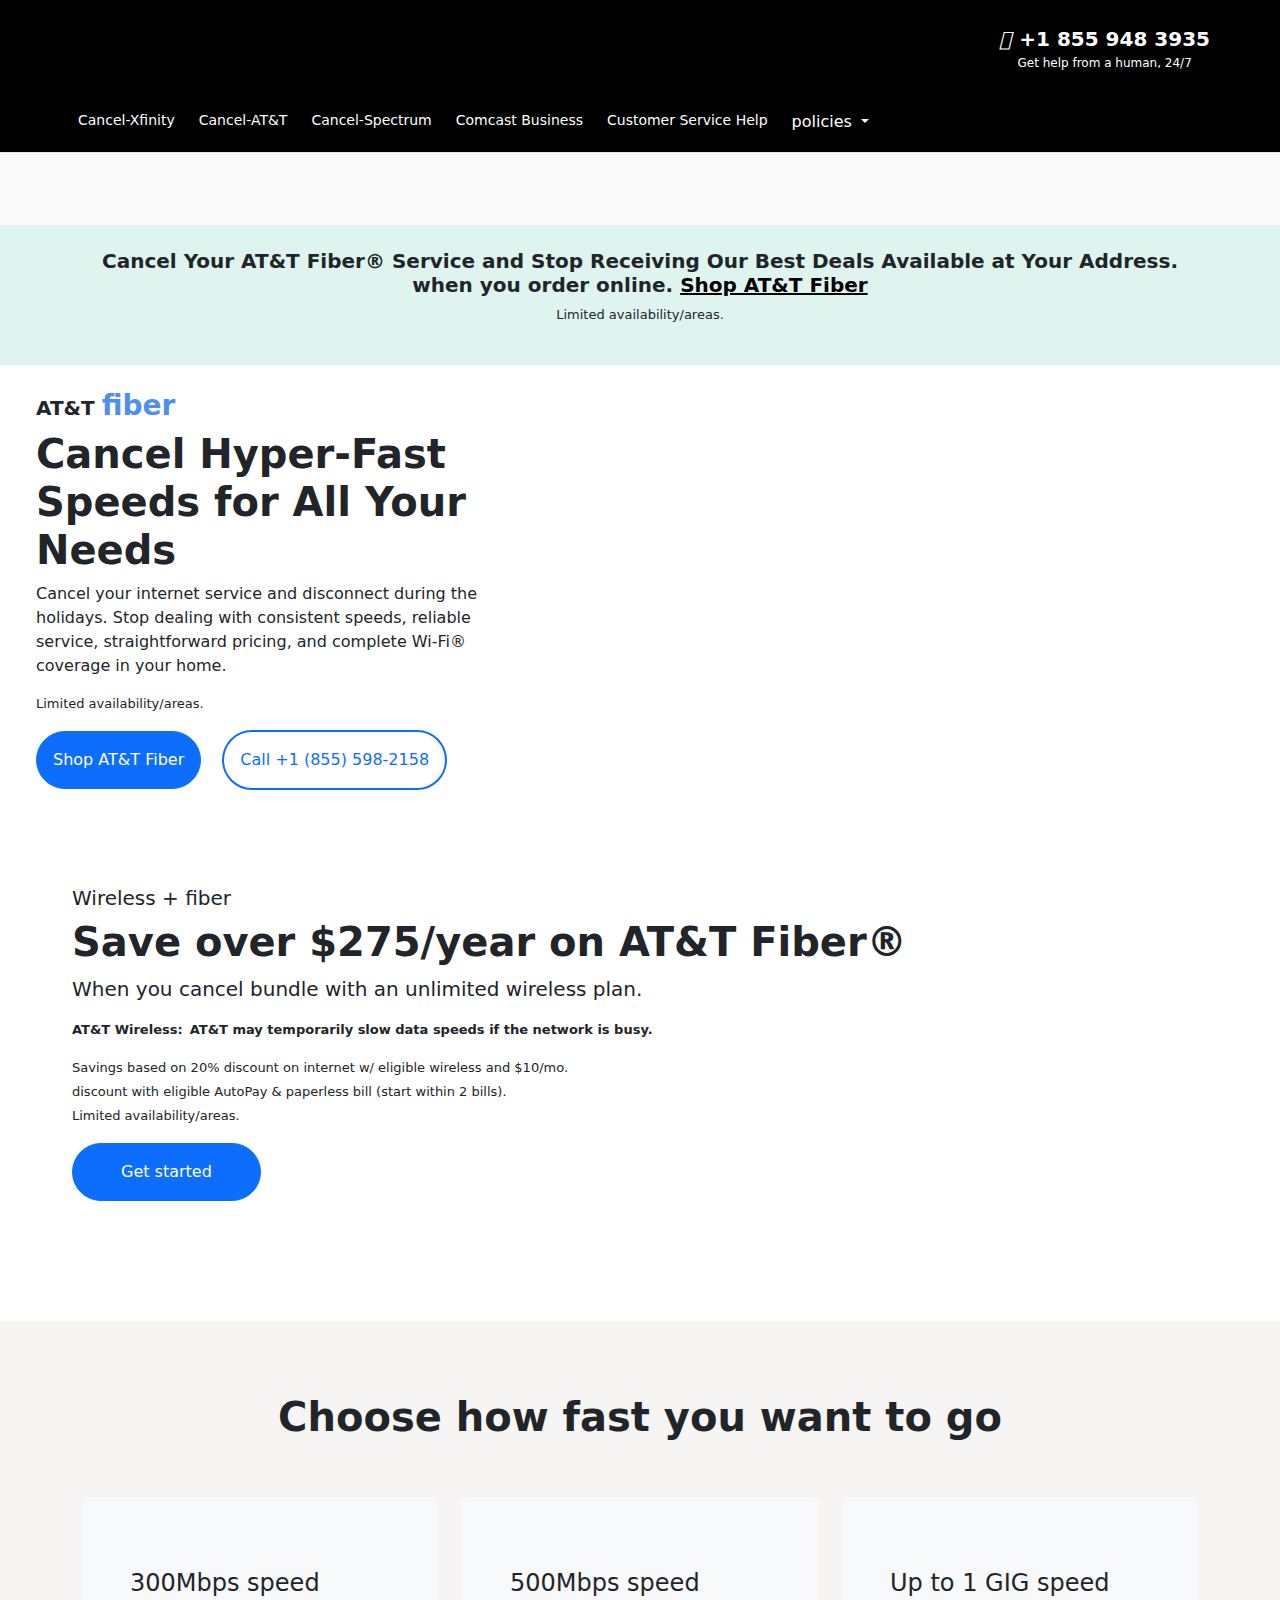
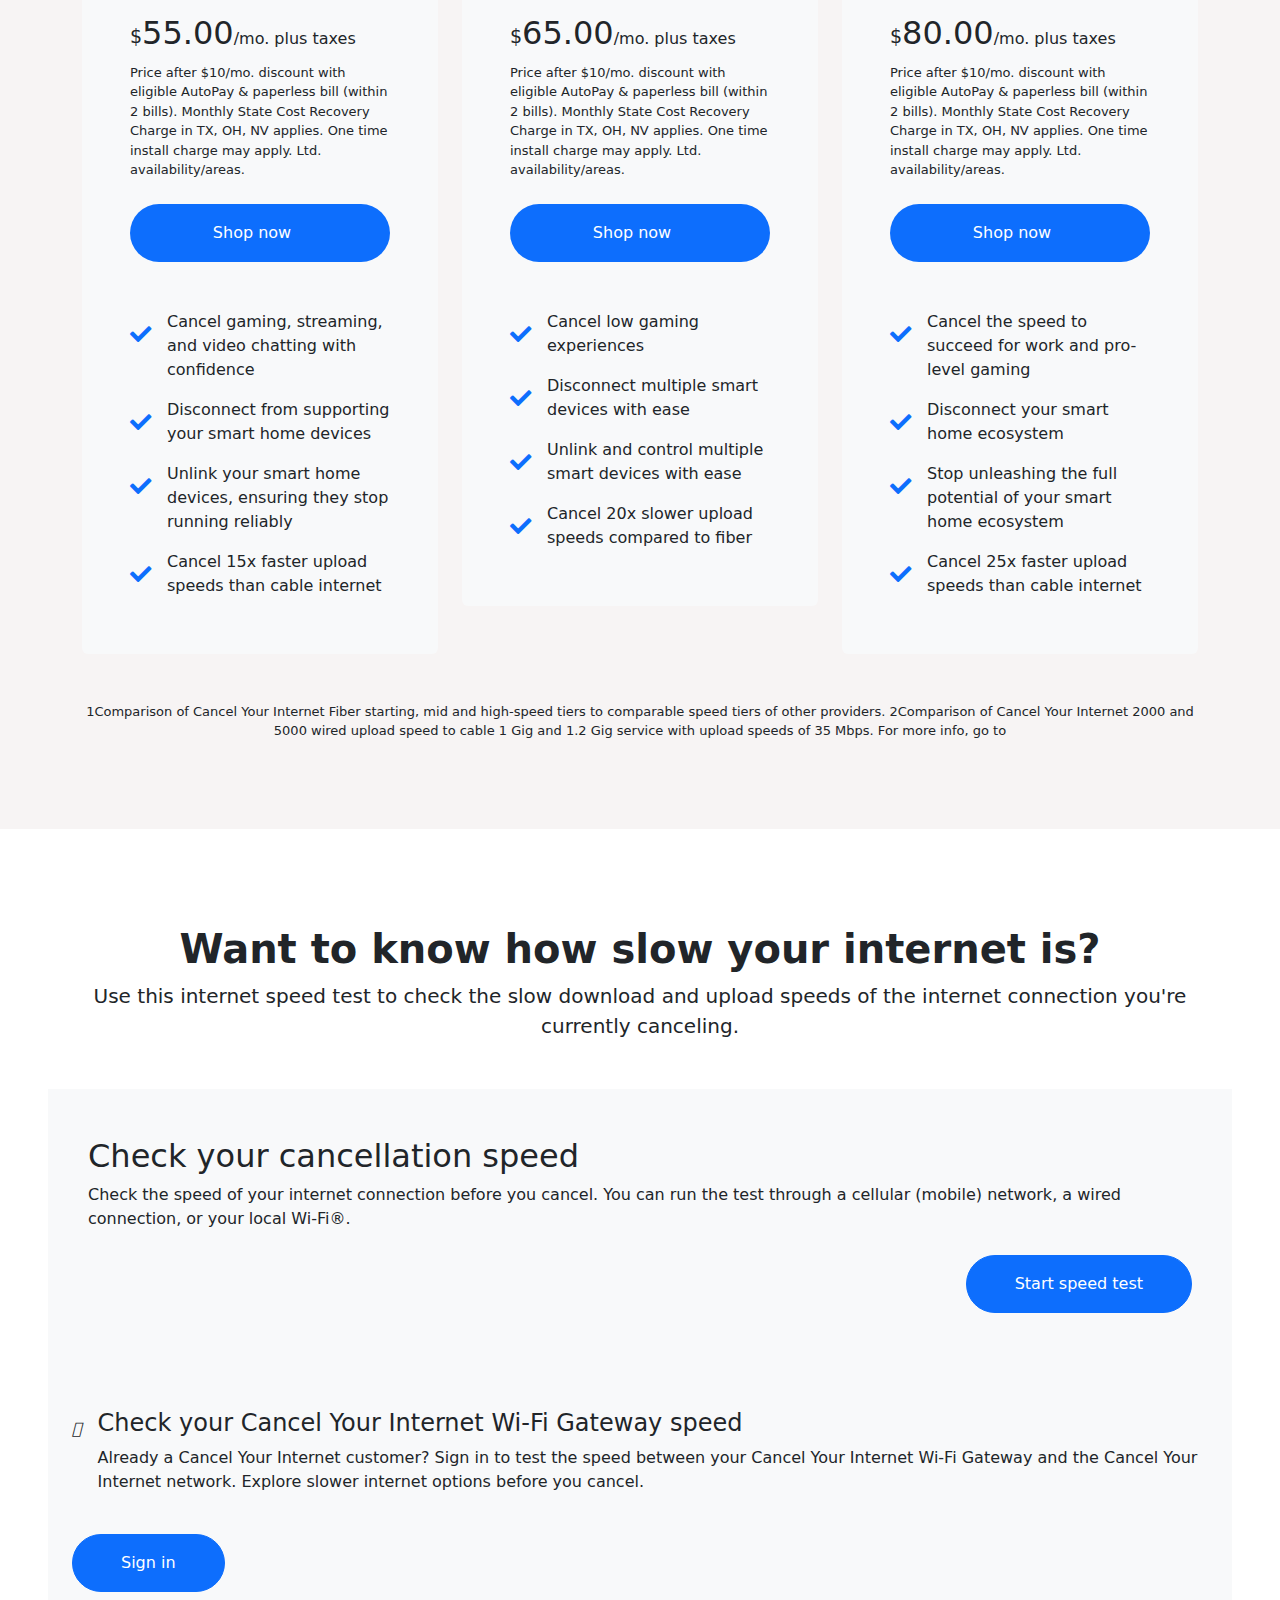
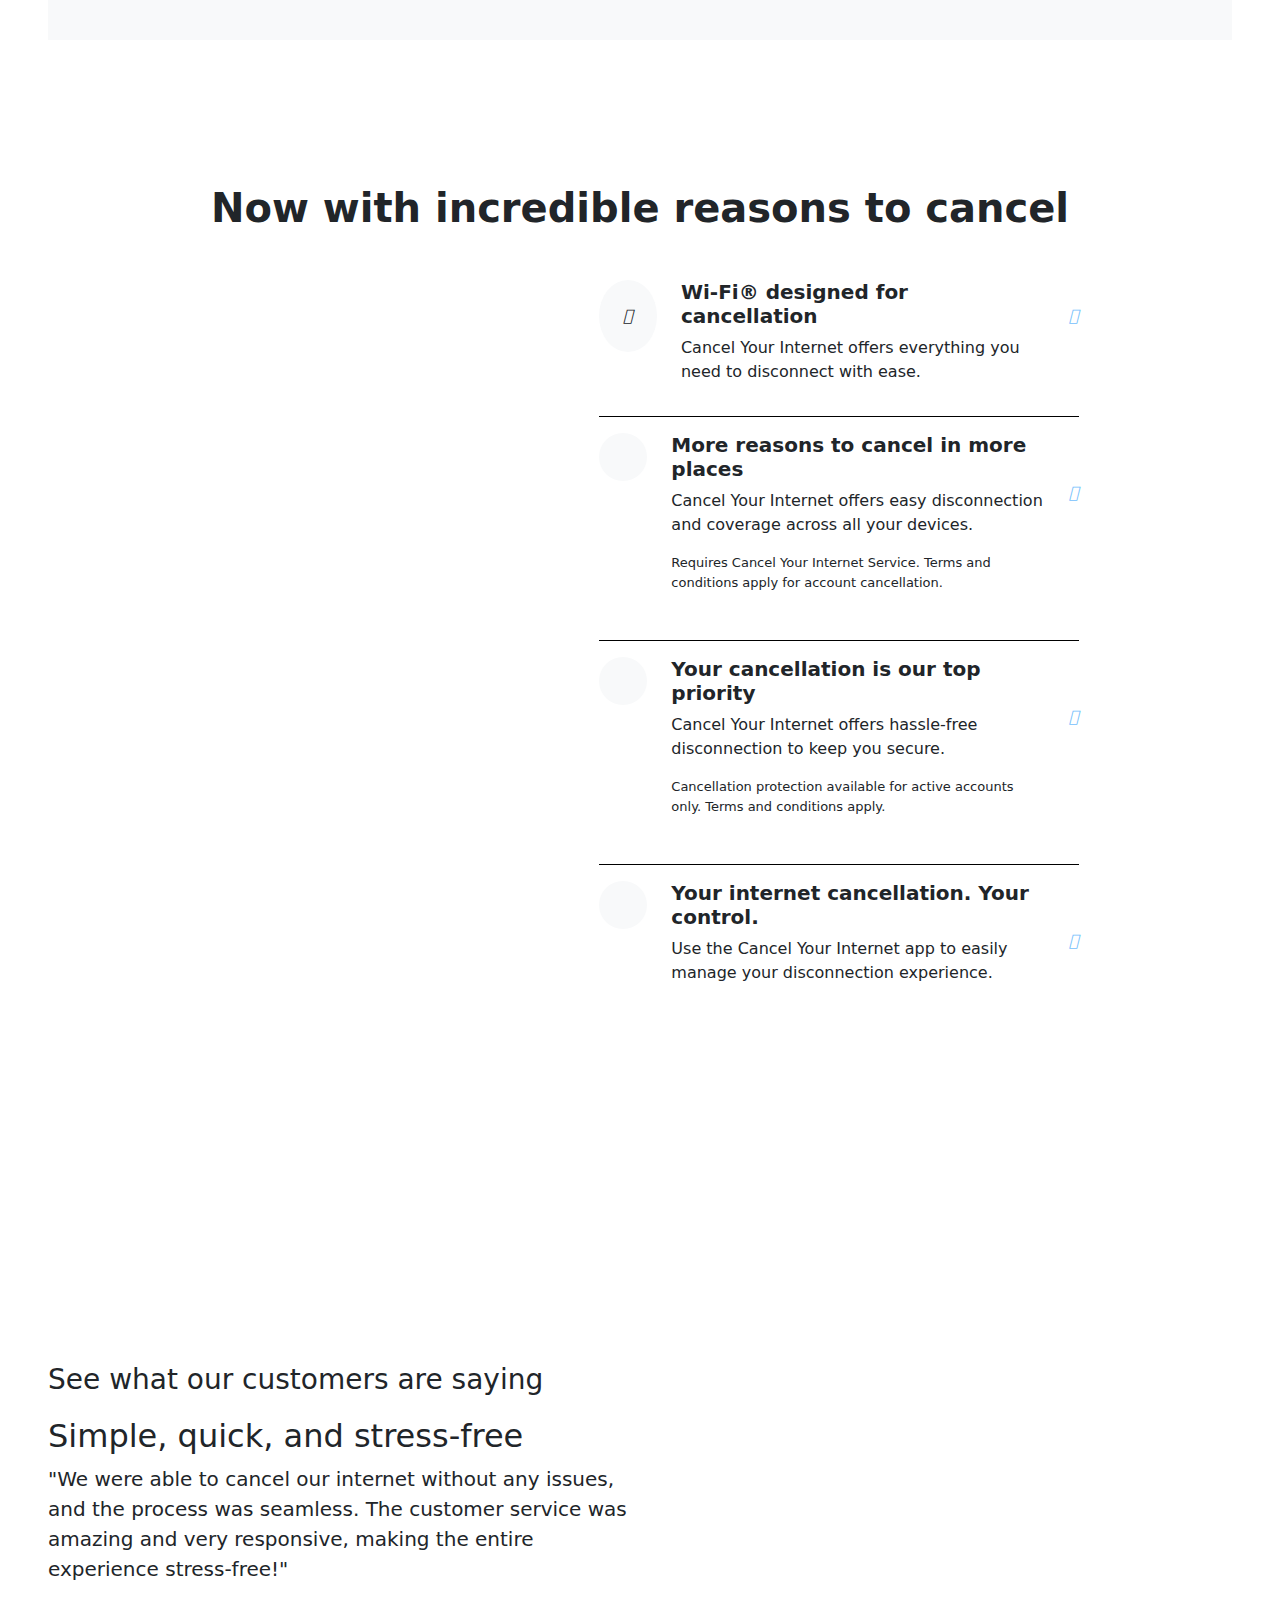
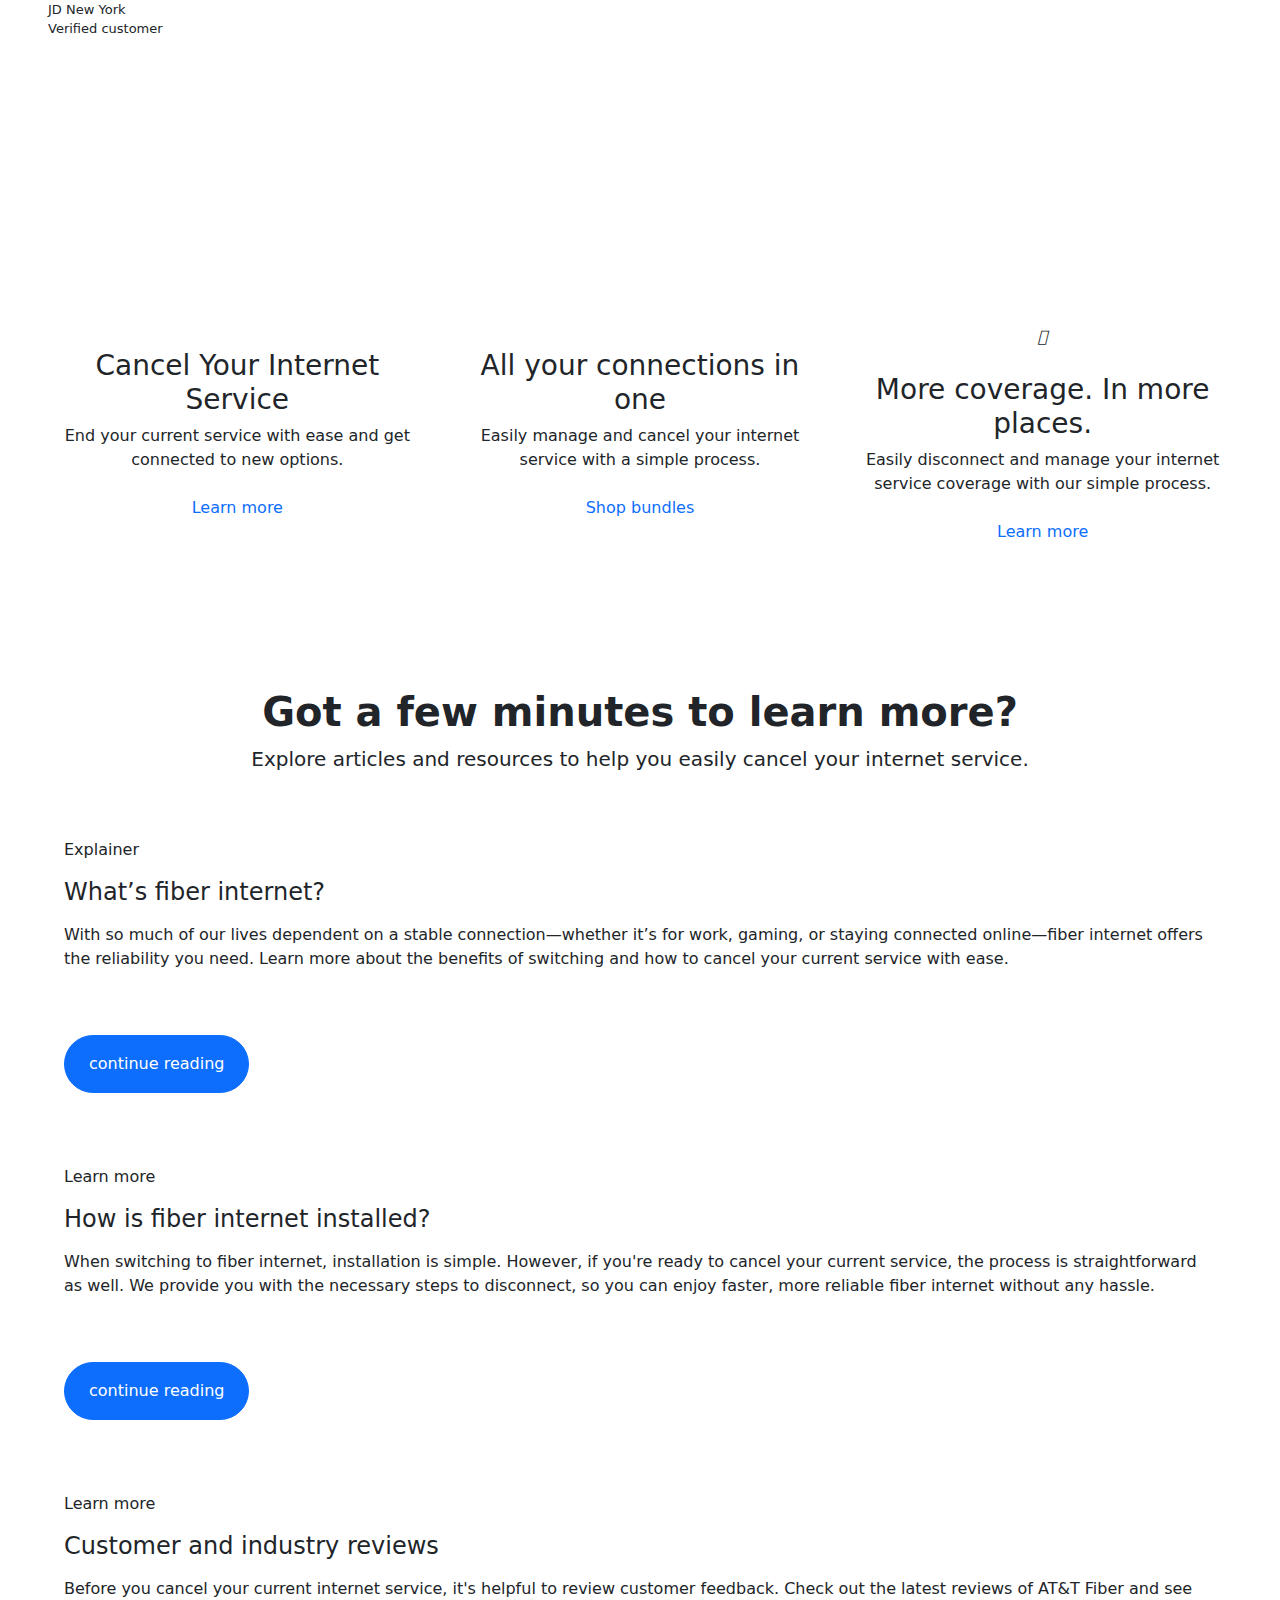
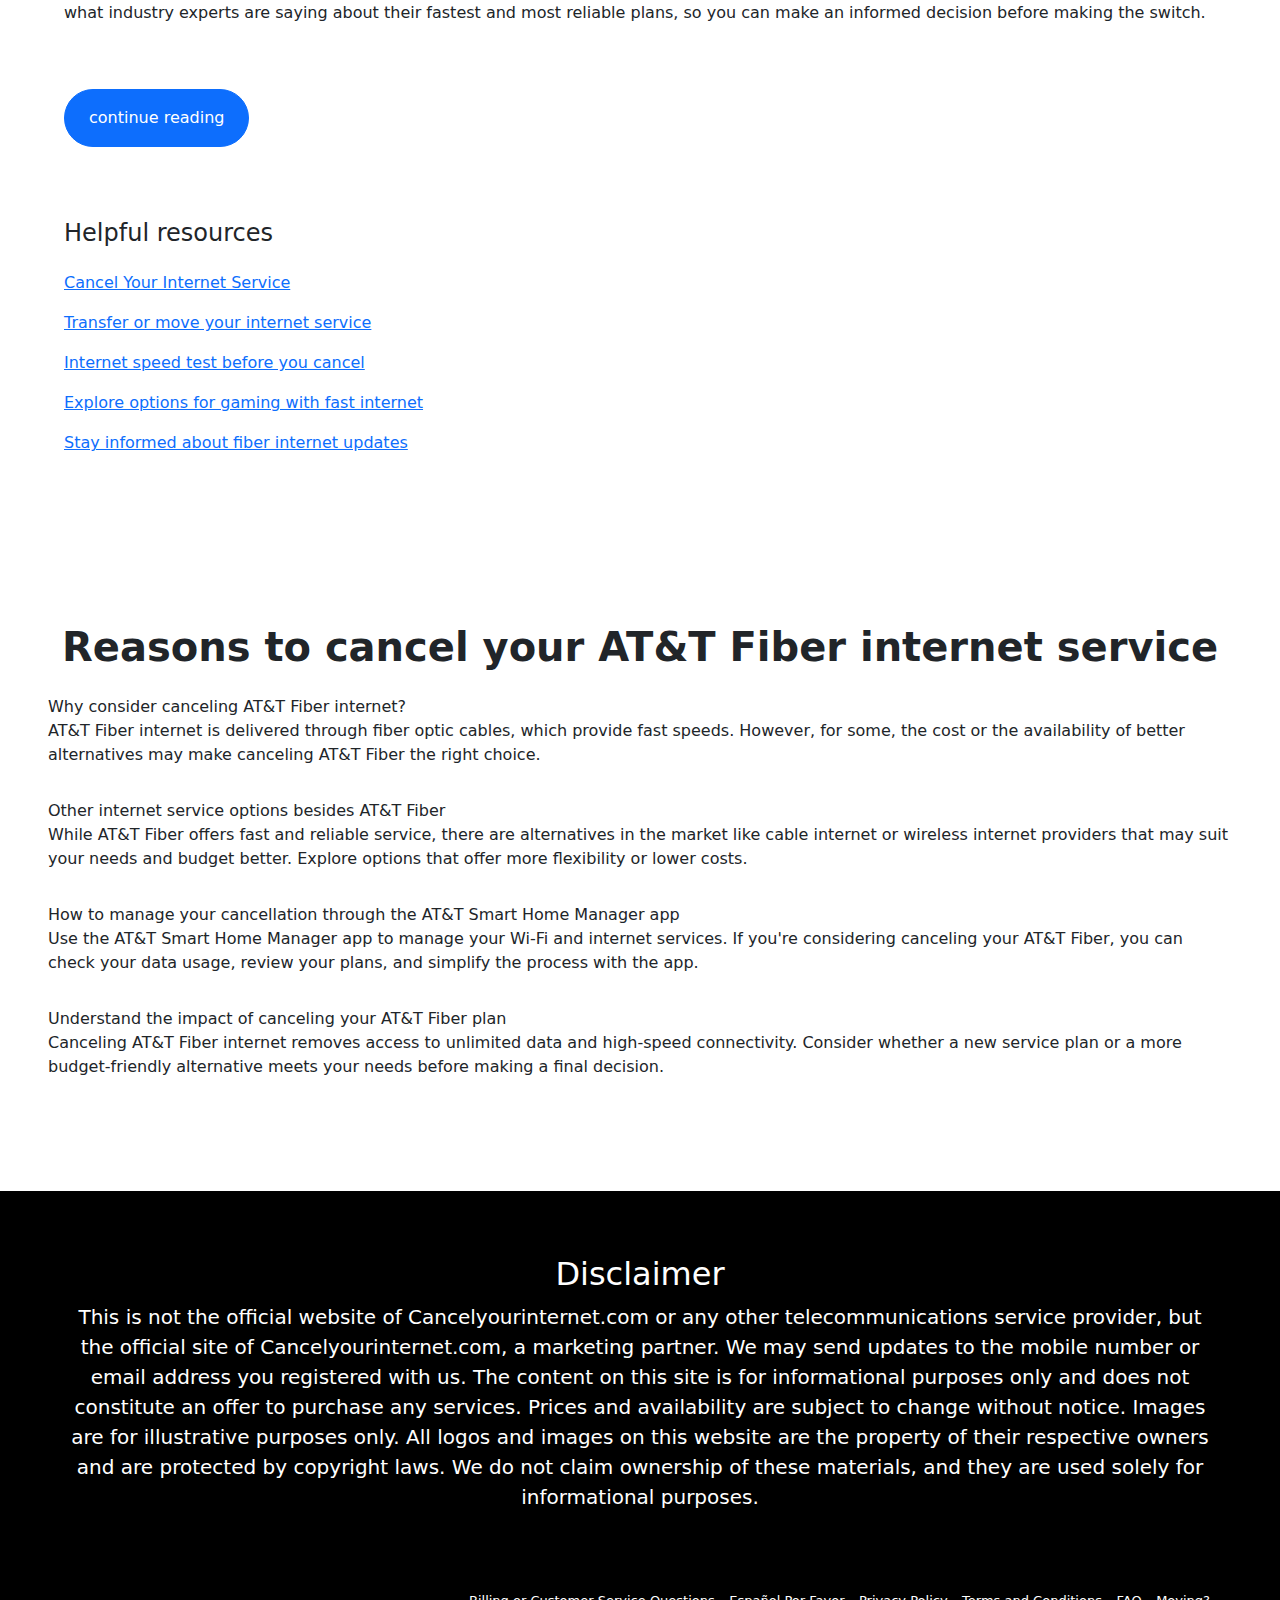
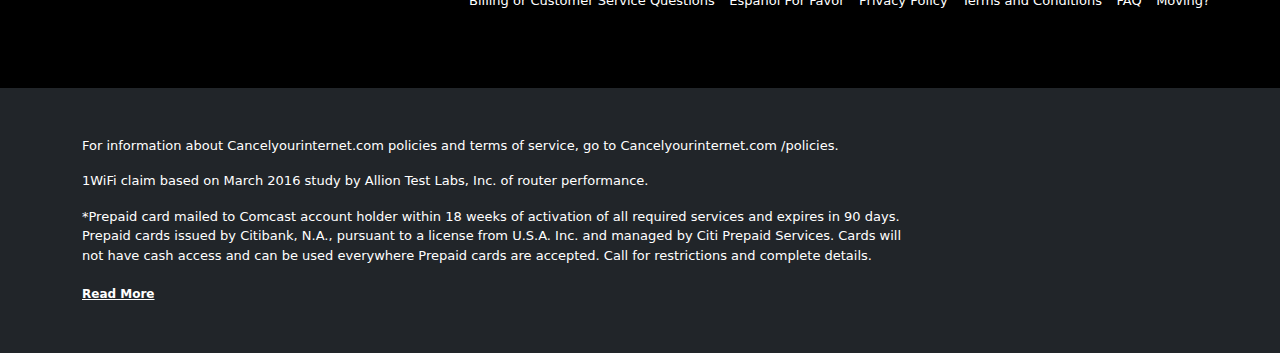
==== commit 807b547a: "add spectrum page" ====
--- a/at&t.html
+++ b/at&t.html
@@ -68,13 +68,13 @@
         
       </section>
   
-   <!-- nav one  -->
+  <!-- nav one  -->
     <nav class="navbar navbar-expand-lg navbar-light     " style="background-color: black;" >
         <div class="container-lg d-flex container-fluid align-items-center px-lg-0 px-md-5 px-3 ">
              <button class="navbar-toggler border-white bg-white" type="button" data-bs-toggle="collapse" data-bs-target="#navbarSupportedContent" aria-controls="navbarSupportedContent" aria-expanded="false" aria-label="Toggle navigation">
             <span class="navbar-toggler-icon"></span>
           </button>
-          <a class="navbar-brand   ms-3 logo1 text-white fs-2 fw-bold" href="#"  >Cancelyourinternet.com</a>
+          <a class="navbar-brand   ms-3 logo1 text-white fs-2 fw-bold" href="#"  ><img src="./images/xfinity-authorized-retailer.png" alt=""></a>
           <div class="collapse navbar-collapse" id="navbarSupportedContent">
               <ul class="navbar-nav gap-2 d-lg-none d-block" style="margin-top: -20px; " >
                 <li class="nav-item mt-lg-0 mt-2">
@@ -83,6 +83,9 @@
               
                 <li class="nav-item mt-lg-0 mt-2">
                   <a class="nav-link text-white active" style="font-size: 14px;"  aria-current="page" href="at&t.html">Cancel-AT&T </a>
+                </li>
+                <li class="nav-item mt-lg-0 mt-2">
+                  <a class="nav-link text-white active" style="font-size: 14px;"  aria-current="page" href="spectrum.html">Cancel-Spectrum</a>
                 </li>
                 <li class="nav-item mt-lg-0 mt-2">
                   <a class="nav-link text-white active" style="font-size: 14px;"  aria-current="page" href="#">Comcast Business</a>
@@ -113,7 +116,7 @@
         </div>
       </nav>
       <!-- nav one  -->
-      <!-- nav two  -->
+          <!-- nav two  -->
         <nav class="navbar navbar-expand-lg navbar-light d-lg-block d-none pt-4 " style="background-color: black;" >
           <div class="container-lg container-fluid px-lg-0 px-md-5 px-3 ">
            
@@ -125,6 +128,9 @@
                 
                 <li class="nav-item mt-lg-0 mt-2">
                   <a class="nav-link text-white active" style="font-size: 14px;"  aria-current="page" href="at&t.html">Cancel-AT&T </a>
+                </li>
+                <li class="nav-item mt-lg-0 mt-2">
+                  <a class="nav-link text-white active" style="font-size: 14px;"  aria-current="page" href="spectrum.html">Cancel-Spectrum</a>
                 </li>
                   <li class="nav-item mt-lg-0 mt-2">
                     <a class="nav-link text-white active" style="font-size: 14px;"  aria-current="page" href="#">Comcast Business</a>
@@ -653,7 +659,7 @@
         <p class="text-white fs-5 ">This is not the official website of Cancelyourinternet.com or any other telecommunications service provider, but the official site of Cancelyourinternet.com, a marketing partner. We may send updates to the mobile number or email address you registered with us. The content on this site is for informational purposes only and does not constitute an offer to purchase any services. Prices and availability are subject to change without notice. Images are for illustrative purposes only. All logos and images on this website are the property of their respective owners and are protected by copyright laws. We do not claim ownership of these materials, and they are used solely for informational purposes.      </p>
       </div>
            <div class="row-2 align-items-center">
-            <div class="line-1 fs-2 text-white"> Cancelyourinternet.com </div>
+            <div class="line-1 fs-2 text-white "><img src="./images/xfinity-authorized-retailer.png" alt="" width="90%"></div>
             <div class=" line-2 d-md-flex justify-content-between    gap-2">
                 <div class=" mt-lg-0 mt-3"><a href="" class="text-white text-decoration-none  " style="font-size: 13px;" >Billing or Customer Service Questions</a></div>
                 <div class=" mt-lg-0 mt-3"><a href="" class="text-white text-decoration-none  " style="font-size: 13px;" >Español Por Favor</a></div>
